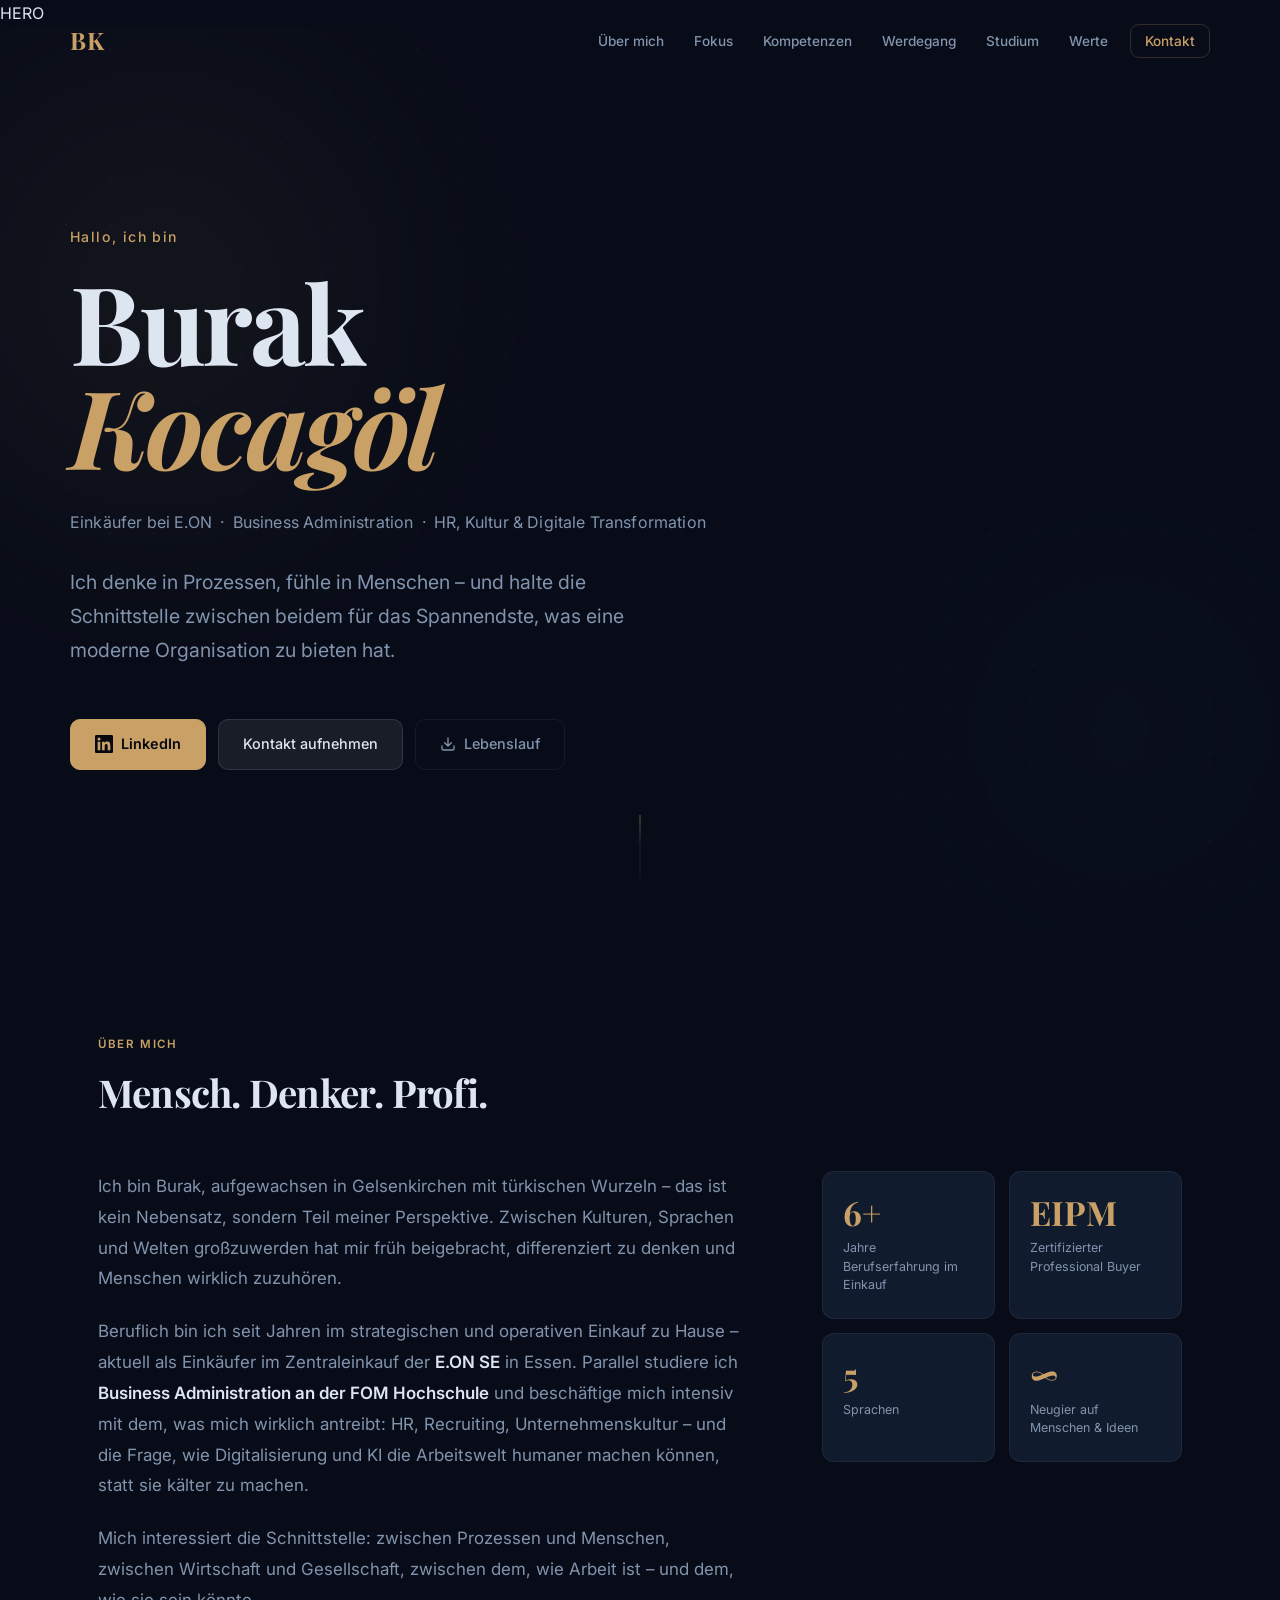
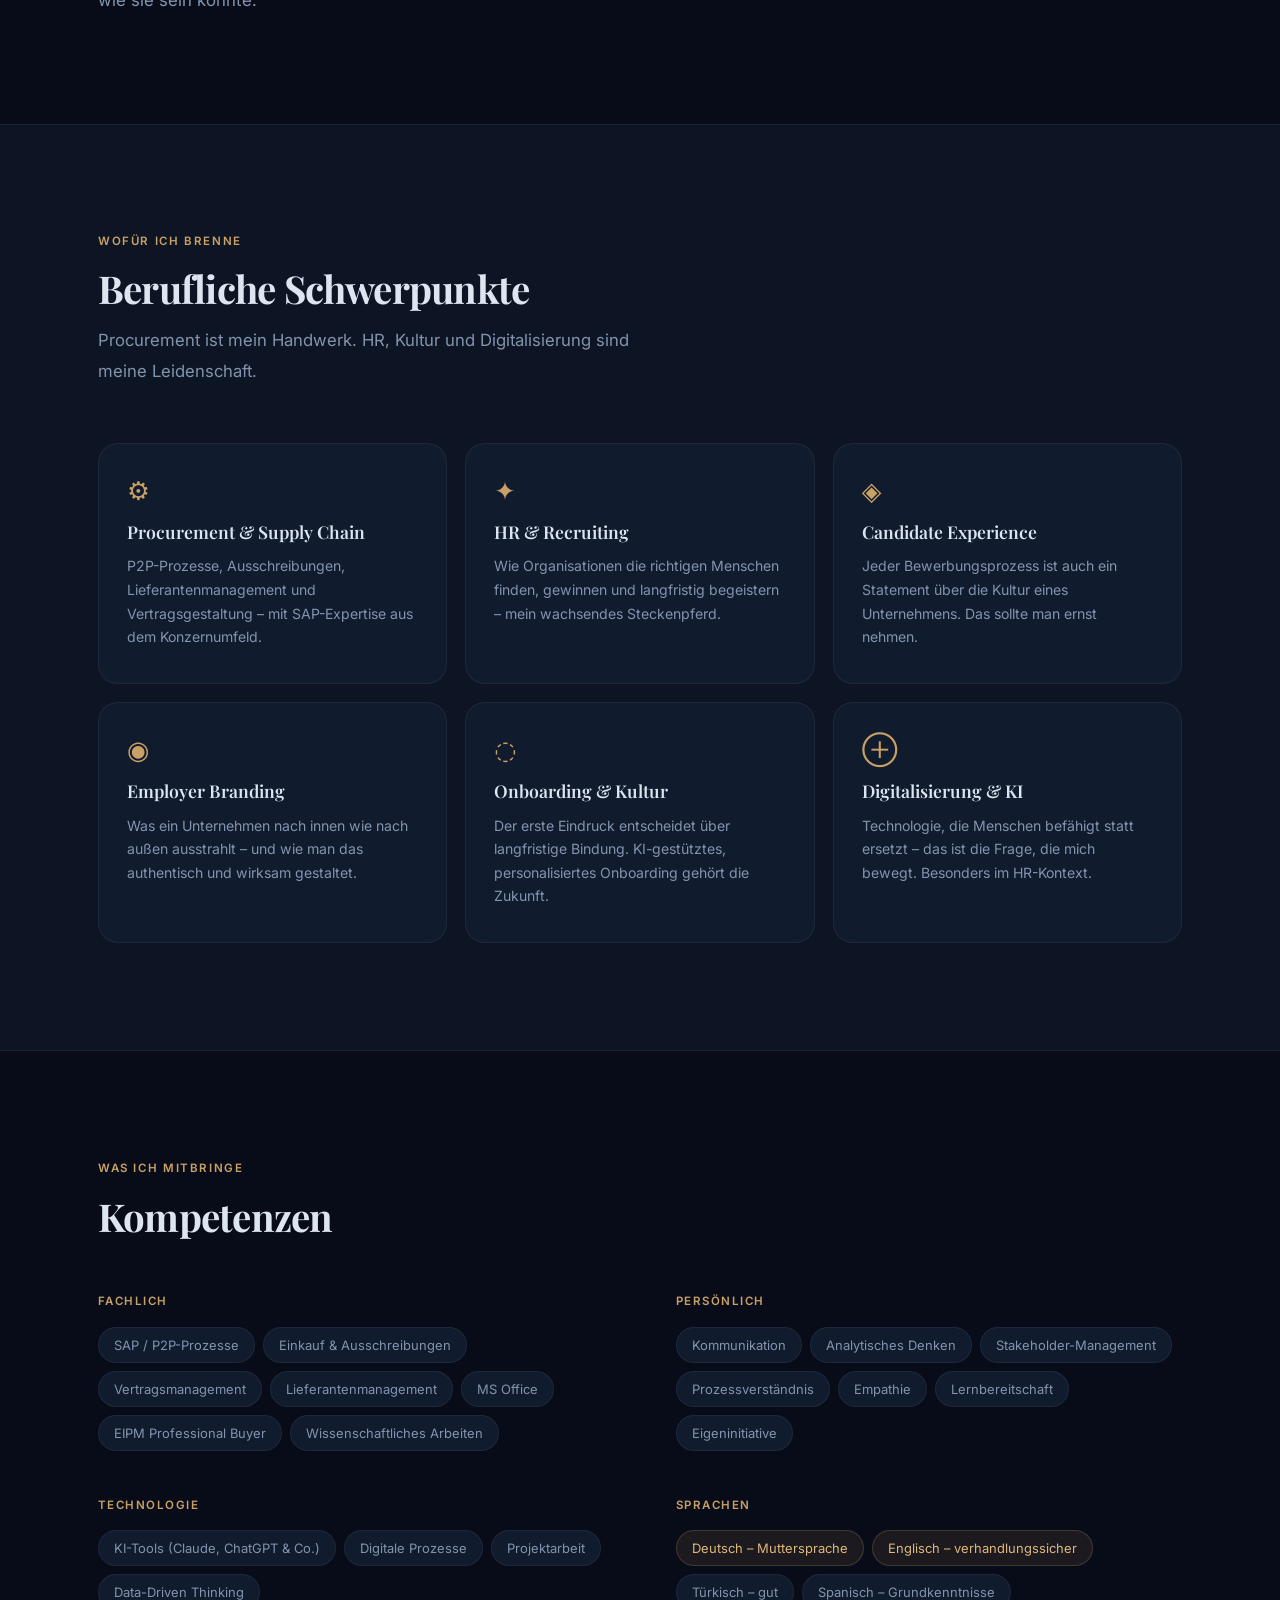
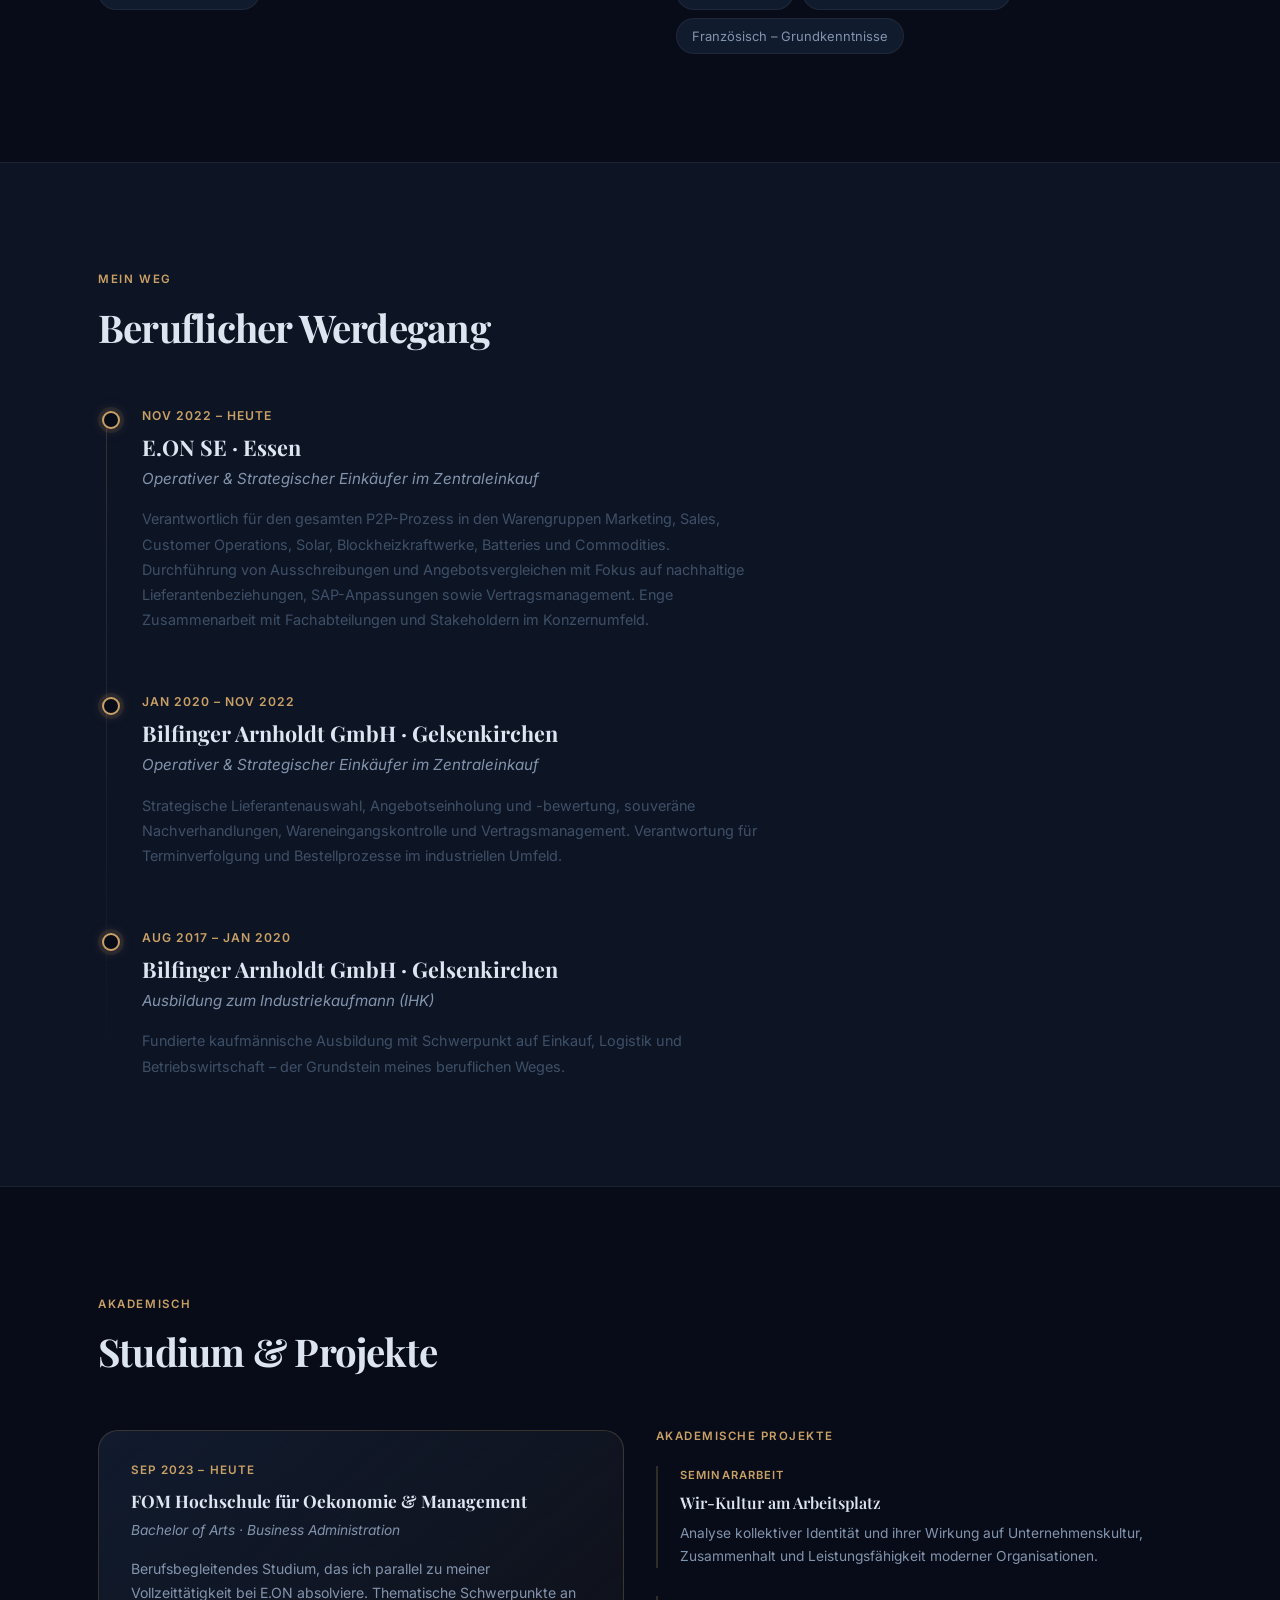
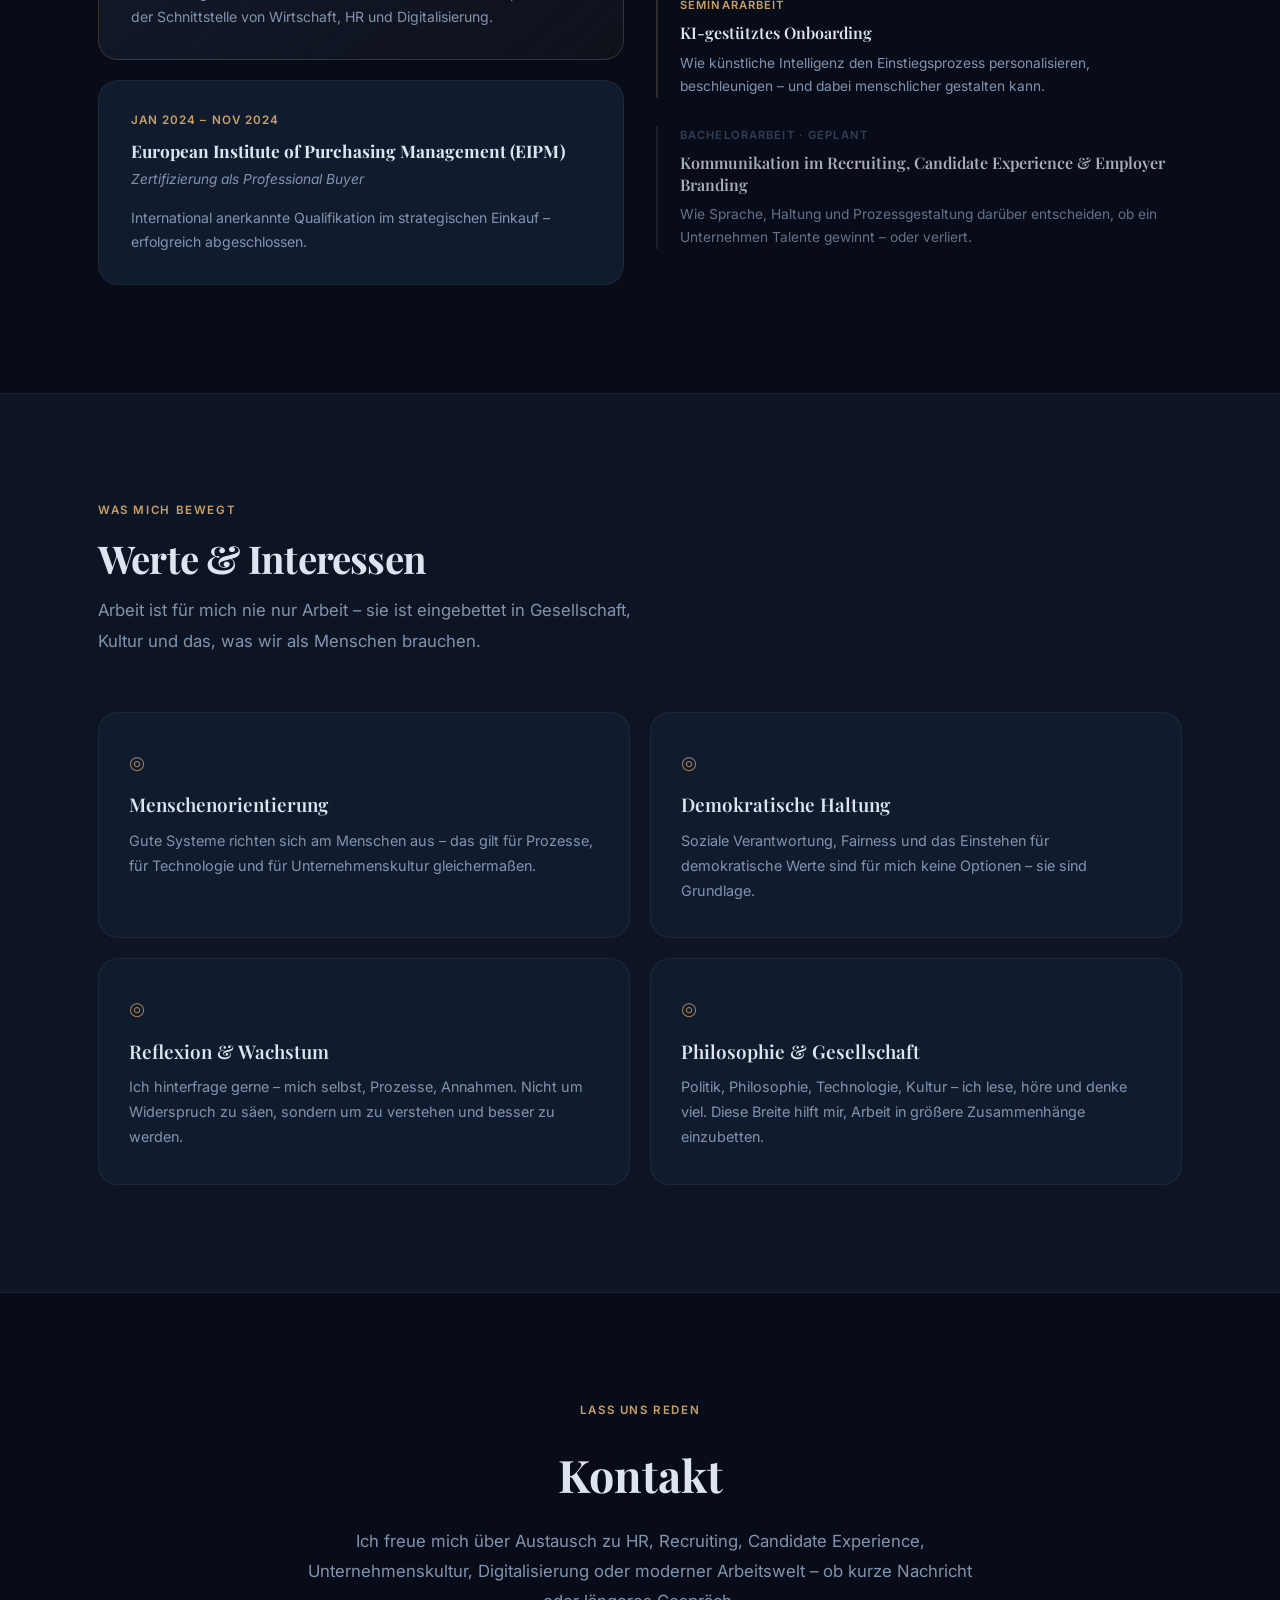
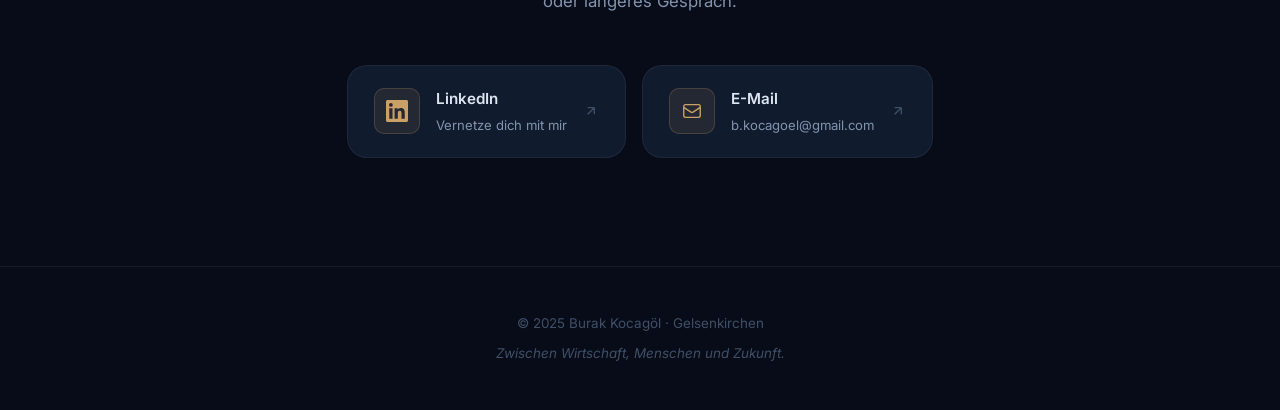
==== index.html @ 2414498a "Lebenslauf-Button aktiviert und PDF hinzugefügt" ====
HERO<!DOCTYPE html>
<html lang="de">
<head>
    <meta charset="UTF-8" />
    <meta name="viewport" content="width=device-width, initial-scale=1.0" />
    <meta name="description" content="Burak Kocagöl – Einkäufer bei E.ON, Business-Administration-Student und Denker an der Schnittstelle von Menschen, Wirtschaft und Technologie." />
    <title>Burak Kocagöl</title>

    <link rel="preconnect" href="https://fonts.googleapis.com" />
    <link rel="preconnect" href="https://fonts.gstatic.com" crossorigin />
    <link href="https://fonts.googleapis.com/css2?family=Playfair+Display:ital,wght@0,500;0,700;1,400&family=Inter:wght@300;400;500;600&display=swap" rel="stylesheet" />

    <link rel="stylesheet" href="style.css" />
</head>
<body>

    <!-- ══════════════════════════════════════
         NAVIGATION
    ══════════════════════════════════════ -->
    <nav id="navbar" class="navbar">
        <div class="nav-inner">
            <a href="#top" class="nav-brand">BK</a>
            <button class="nav-burger" id="burgerBtn" aria-label="Navigation öffnen" aria-expanded="false">
                <span></span><span></span><span></span>
            </button>
            <ul class="nav-menu" id="navMenu">
                <li><a href="#ueber-mich"  class="nav-link">Über mich</a></li>
                <li><a href="#fokus"        class="nav-link">Fokus</a></li>
                <li><a href="#kompetenzen" class="nav-link">Kompetenzen</a></li>
                <li><a href="#werdegang"   class="nav-link">Werdegang</a></li>
                <li><a href="#studium"     class="nav-link">Studium</a></li>
                <li><a href="#werte"       class="nav-link">Werte</a></li>
                <li><a href="#kontakt"     class="nav-link nav-cta">Kontakt</a></li>
            </ul>
        </div>
    </nav>

    <!-- ══════════════════════════════════════
         HERO
    ══════════════════════════════════════ -->
    <section id="top" class="hero">
        <div class="hero-backdrop" aria-hidden="true">
            <div class="hero-glow glow-a"></div>
            <div class="hero-glow glow-b"></div>
            <div class="hero-dots"></div>
        </div>

        <div class="hero-body">
            <span class="hero-eyebrow">Hallo, ich bin</span>
            <h1 class="hero-name">
                Burak<br>
                <em>Kocagöl</em>
            </h1>
            <p class="hero-tagline">
                Einkäufer bei E.ON &nbsp;·&nbsp; Business Administration &nbsp;·&nbsp; HR, Kultur &amp; Digitale Transformation
            </p>
            <p class="hero-intro">
                Ich denke in Prozessen, fühle in Menschen – und halte die Schnittstelle
                zwischen beidem für das Spannendste, was eine moderne Organisation zu bieten hat.
            </p>
            <div class="hero-actions">
                <!-- Ersetze den LinkedIn-Link mit deiner tatsächlichen Profil-URL -->
                <a href="https://www.linkedin.com/in/burak-kocagoel/"
                   target="_blank" rel="noopener noreferrer" class="btn btn-primary">
                    <svg width="18" height="18" viewBox="0 0 24 24" fill="currentColor" aria-hidden="true">
                        <path d="M20.447 20.452h-3.554v-5.569c0-1.328-.027-3.037-1.852-3.037-1.853 0-2.136 1.445-2.136 2.939v5.667H9.351V9h3.414v1.561h.046c.477-.9 1.637-1.85 3.37-1.85 3.601 0 4.267 2.37 4.267 5.455v6.286zM5.337 7.433a2.062 2.062 0 01-2.063-2.065 2.064 2.064 0 112.063 2.065zm1.782 13.019H3.555V9h3.564v11.452zM22.225 0H1.771C.792 0 0 .774 0 1.729v20.542C0 23.227.792 24 1.771 24h20.451C23.2 24 24 23.227 24 22.271V1.729C24 .774 23.2 0 22.222 0h.003z"/>
                    </svg>
                    LinkedIn
                </a>
                <a href="#kontakt" class="btn btn-secondary">Kontakt aufnehmen</a>
                <!-- Ersetze "#" mit dem Pfad zu deiner Lebenslauf-PDF -->
                <a href="lebenslauf-burak-kocagoel.pdf" class="btn btn-ghost" download>
                    <svg width="16" height="16" viewBox="0 0 24 24" fill="none" stroke="currentColor" stroke-width="2" stroke-linecap="round" stroke-linejoin="round" aria-hidden="true">
                        <path d="M21 15v4a2 2 0 01-2 2H5a2 2 0 01-2-2v-4M7 10l5 5 5-5M12 15V3"/>
                    </svg>
                    Lebenslauf
                </a>
            </div>
        </div>

        <div class="hero-scroll" aria-hidden="true">
            <div class="scroll-track"><div class="scroll-thumb"></div></div>
        </div>
    </section>

    <!-- ══════════════════════════════════════
         ÜBER MICH
    ══════════════════════════════════════ -->
    <section id="ueber-mich" class="section">
        <div class="container">
            <header class="section-header reveal">
                <span class="eyebrow">Über mich</span>
                <h2 class="section-title">Mensch. Denker. Profi.</h2>
            </header>
            <div class="about-grid">
                <div class="about-text reveal">
                    <p>
                        Ich bin Burak, aufgewachsen in Gelsenkirchen mit türkischen Wurzeln –
                        das ist kein Nebensatz, sondern Teil meiner Perspektive.
                        Zwischen Kulturen, Sprachen und Welten großzuwerden hat mir früh beigebracht,
                        differenziert zu denken und Menschen wirklich zuzuhören.
                    </p>
                    <p>
                        Beruflich bin ich seit Jahren im strategischen und operativen Einkauf zu Hause –
                        aktuell als Einkäufer im Zentraleinkauf der <strong>E.ON SE</strong> in Essen.
                        Parallel studiere ich <strong>Business Administration an der FOM Hochschule</strong>
                        und beschäftige mich intensiv mit dem, was mich wirklich antreibt:
                        HR, Recruiting, Unternehmenskultur – und die Frage, wie Digitalisierung
                        und KI die Arbeitswelt humaner machen können, statt sie kälter zu machen.
                    </p>
                    <p>
                        Mich interessiert die Schnittstelle: zwischen Prozessen und Menschen,
                        zwischen Wirtschaft und Gesellschaft, zwischen dem, wie Arbeit ist –
                        und dem, wie sie sein könnte.
                    </p>
                </div>
                <div class="about-stats reveal">
                    <div class="stat-card">
                        <span class="stat-num">6+</span>
                        <span class="stat-label">Jahre Berufserfahrung im Einkauf</span>
                    </div>
                    <div class="stat-card">
                        <span class="stat-num">EIPM</span>
                        <span class="stat-label">Zertifizierter Professional Buyer</span>
                    </div>
                    <div class="stat-card">
                        <span class="stat-num">5</span>
                        <span class="stat-label">Sprachen</span>
                    </div>
                    <div class="stat-card">
                        <span class="stat-num">∞</span>
                        <span class="stat-label">Neugier auf Menschen &amp; Ideen</span>
                    </div>
                </div>
            </div>
        </div>
    </section>

    <!-- ══════════════════════════════════════
         BERUFLICHER FOKUS
    ══════════════════════════════════════ -->
    <section id="fokus" class="section section-tinted">
        <div class="container">
            <header class="section-header reveal">
                <span class="eyebrow">Wofür ich brenne</span>
                <h2 class="section-title">Berufliche Schwerpunkte</h2>
                <p class="section-sub">Procurement ist mein Handwerk. HR, Kultur und Digitalisierung sind meine Leidenschaft.</p>
            </header>
            <div class="focus-grid">
                <article class="focus-card reveal">
                    <span class="focus-sym" aria-hidden="true">⚙</span>
                    <h3>Procurement &amp; Supply Chain</h3>
                    <p>P2P-Prozesse, Ausschreibungen, Lieferantenmanagement und Vertragsgestaltung – mit SAP-Expertise aus dem Konzernumfeld.</p>
                </article>
                <article class="focus-card reveal">
                    <span class="focus-sym" aria-hidden="true">✦</span>
                    <h3>HR &amp; Recruiting</h3>
                    <p>Wie Organisationen die richtigen Menschen finden, gewinnen und langfristig begeistern – mein wachsendes Steckenpferd.</p>
                </article>
                <article class="focus-card reveal">
                    <span class="focus-sym" aria-hidden="true">◈</span>
                    <h3>Candidate Experience</h3>
                    <p>Jeder Bewerbungsprozess ist auch ein Statement über die Kultur eines Unternehmens. Das sollte man ernst nehmen.</p>
                </article>
                <article class="focus-card reveal">
                    <span class="focus-sym" aria-hidden="true">◉</span>
                    <h3>Employer Branding</h3>
                    <p>Was ein Unternehmen nach innen wie nach außen ausstrahlt – und wie man das authentisch und wirksam gestaltet.</p>
                </article>
                <article class="focus-card reveal">
                    <span class="focus-sym" aria-hidden="true">◌</span>
                    <h3>Onboarding &amp; Kultur</h3>
                    <p>Der erste Eindruck entscheidet über langfristige Bindung. KI-gestütztes, personalisiertes Onboarding gehört die Zukunft.</p>
                </article>
                <article class="focus-card reveal">
                    <span class="focus-sym" aria-hidden="true">⊕</span>
                    <h3>Digitalisierung &amp; KI</h3>
                    <p>Technologie, die Menschen befähigt statt ersetzt – das ist die Frage, die mich bewegt. Besonders im HR-Kontext.</p>
                </article>
            </div>
        </div>
    </section>

    <!-- ══════════════════════════════════════
         KOMPETENZEN
    ══════════════════════════════════════ -->
    <section id="kompetenzen" class="section">
        <div class="container">
            <header class="section-header reveal">
                <span class="eyebrow">Was ich mitbringe</span>
                <h2 class="section-title">Kompetenzen</h2>
            </header>
            <div class="skills-grid">
                <div class="skills-group reveal">
                    <h3 class="skills-label">Fachlich</h3>
                    <div class="tags">
                        <span class="tag">SAP / P2P-Prozesse</span>
                        <span class="tag">Einkauf &amp; Ausschreibungen</span>
                        <span class="tag">Vertragsmanagement</span>
                        <span class="tag">Lieferantenmanagement</span>
                        <span class="tag">MS Office</span>
                        <span class="tag">EIPM Professional Buyer</span>
                        <span class="tag">Wissenschaftliches Arbeiten</span>
                    </div>
                </div>
                <div class="skills-group reveal">
                    <h3 class="skills-label">Persönlich</h3>
                    <div class="tags">
                        <span class="tag">Kommunikation</span>
                        <span class="tag">Analytisches Denken</span>
                        <span class="tag">Stakeholder-Management</span>
                        <span class="tag">Prozessverständnis</span>
                        <span class="tag">Empathie</span>
                        <span class="tag">Lernbereitschaft</span>
                        <span class="tag">Eigeninitiative</span>
                    </div>
                </div>
                <div class="skills-group reveal">
                    <h3 class="skills-label">Technologie</h3>
                    <div class="tags">
                        <span class="tag">KI-Tools (Claude, ChatGPT &amp; Co.)</span>
                        <span class="tag">Digitale Prozesse</span>
                        <span class="tag">Projektarbeit</span>
                        <span class="tag">Data-Driven Thinking</span>
                    </div>
                </div>
                <div class="skills-group reveal">
                    <h3 class="skills-label">Sprachen</h3>
                    <div class="tags">
                        <span class="tag tag-hi">Deutsch – Muttersprache</span>
                        <span class="tag tag-hi">Englisch – verhandlungssicher</span>
                        <span class="tag">Türkisch – gut</span>
                        <span class="tag">Spanisch – Grundkenntnisse</span>
                        <span class="tag">Französisch – Grundkenntnisse</span>
                    </div>
                </div>
            </div>
        </div>
    </section>

    <!-- ══════════════════════════════════════
         WERDEGANG
    ══════════════════════════════════════ -->
    <section id="werdegang" class="section section-tinted">
        <div class="container">
            <header class="section-header reveal">
                <span class="eyebrow">Mein Weg</span>
                <h2 class="section-title">Beruflicher Werdegang</h2>
            </header>
            <ol class="timeline">
                <li class="tl-item reveal">
                    <div class="tl-dot" aria-hidden="true"></div>
                    <div class="tl-body">
                        <span class="tl-date">Nov 2022 – heute</span>
                        <h3 class="tl-org">E.ON SE &middot; Essen</h3>
                        <p class="tl-role">Operativer &amp; Strategischer Einkäufer im Zentraleinkauf</p>
                        <p class="tl-desc">
                            Verantwortlich für den gesamten P2P-Prozess in den Warengruppen Marketing,
                            Sales, Customer Operations, Solar, Blockheizkraftwerke, Batteries und Commodities.
                            Durchführung von Ausschreibungen und Angebotsvergleichen mit Fokus auf nachhaltige
                            Lieferantenbeziehungen, SAP-Anpassungen sowie Vertragsmanagement.
                            Enge Zusammenarbeit mit Fachabteilungen und Stakeholdern im Konzernumfeld.
                        </p>
                    </div>
                </li>
                <li class="tl-item reveal">
                    <div class="tl-dot" aria-hidden="true"></div>
                    <div class="tl-body">
                        <span class="tl-date">Jan 2020 – Nov 2022</span>
                        <h3 class="tl-org">Bilfinger Arnholdt GmbH &middot; Gelsenkirchen</h3>
                        <p class="tl-role">Operativer &amp; Strategischer Einkäufer im Zentraleinkauf</p>
                        <p class="tl-desc">
                            Strategische Lieferantenauswahl, Angebotseinholung und -bewertung,
                            souveräne Nachverhandlungen, Wareneingangskontrolle und Vertragsmanagement.
                            Verantwortung für Terminverfolgung und Bestellprozesse im industriellen Umfeld.
                        </p>
                    </div>
                </li>
                <li class="tl-item reveal">
                    <div class="tl-dot" aria-hidden="true"></div>
                    <div class="tl-body">
                        <span class="tl-date">Aug 2017 – Jan 2020</span>
                        <h3 class="tl-org">Bilfinger Arnholdt GmbH &middot; Gelsenkirchen</h3>
                        <p class="tl-role">Ausbildung zum Industriekaufmann (IHK)</p>
                        <p class="tl-desc">
                            Fundierte kaufmännische Ausbildung mit Schwerpunkt auf Einkauf,
                            Logistik und Betriebswirtschaft – der Grundstein meines beruflichen Weges.
                        </p>
                    </div>
                </li>
            </ol>
        </div>
    </section>

    <!-- ══════════════════════════════════════
         STUDIUM & PROJEKTE
    ══════════════════════════════════════ -->
    <section id="studium" class="section">
        <div class="container">
            <header class="section-header reveal">
                <span class="eyebrow">Akademisch</span>
                <h2 class="section-title">Studium &amp; Projekte</h2>
            </header>
            <div class="edu-layout">
                <div class="edu-left">
                    <div class="edu-card edu-featured reveal">
                        <span class="edu-date">Sep 2023 – heute</span>
                        <h3>FOM Hochschule für Oekonomie &amp; Management</h3>
                        <p class="edu-degree">Bachelor of Arts · Business Administration</p>
                        <p class="edu-text">
                            Berufsbegleitendes Studium, das ich parallel zu meiner Vollzeittätigkeit
                            bei E.ON absolviere. Thematische Schwerpunkte an der Schnittstelle
                            von Wirtschaft, HR und Digitalisierung.
                        </p>
                    </div>
                    <div class="edu-card reveal">
                        <span class="edu-date">Jan 2024 – Nov 2024</span>
                        <h3>European Institute of Purchasing Management (EIPM)</h3>
                        <p class="edu-degree">Zertifizierung als Professional Buyer</p>
                        <p class="edu-text">
                            International anerkannte Qualifikation im strategischen Einkauf –
                            erfolgreich abgeschlossen.
                        </p>
                    </div>
                </div>
                <div class="edu-right reveal">
                    <h3 class="proj-heading">Akademische Projekte</h3>
                    <div class="proj-item">
                        <span class="proj-tag">Seminararbeit</span>
                        <h4>Wir-Kultur am Arbeitsplatz</h4>
                        <p>Analyse kollektiver Identität und ihrer Wirkung auf Unternehmenskultur,
                        Zusammenhalt und Leistungsfähigkeit moderner Organisationen.</p>
                    </div>
                    <div class="proj-item">
                        <span class="proj-tag">Seminararbeit</span>
                        <h4>KI-gestütztes Onboarding</h4>
                        <p>Wie künstliche Intelligenz den Einstiegsprozess personalisieren,
                        beschleunigen – und dabei menschlicher gestalten kann.</p>
                    </div>
                    <div class="proj-item proj-planned">
                        <span class="proj-tag proj-tag-dim">Bachelorarbeit · geplant</span>
                        <h4>Kommunikation im Recruiting, Candidate Experience &amp; Employer Branding</h4>
                        <p>Wie Sprache, Haltung und Prozessgestaltung darüber entscheiden,
                        ob ein Unternehmen Talente gewinnt – oder verliert.</p>
                    </div>
                </div>
            </div>
        </div>
    </section>

    <!-- ══════════════════════════════════════
         WERTE & INTERESSEN
    ══════════════════════════════════════ -->
    <section id="werte" class="section section-tinted">
        <div class="container">
            <header class="section-header reveal">
                <span class="eyebrow">Was mich bewegt</span>
                <h2 class="section-title">Werte &amp; Interessen</h2>
                <p class="section-sub">
                    Arbeit ist für mich nie nur Arbeit – sie ist eingebettet in Gesellschaft,
                    Kultur und das, was wir als Menschen brauchen.
                </p>
            </header>
            <div class="values-grid">
                <div class="value-card reveal">
                    <span class="value-sym" aria-hidden="true">◎</span>
                    <h3>Menschenorientierung</h3>
                    <p>Gute Systeme richten sich am Menschen aus – das gilt für Prozesse,
                    für Technologie und für Unternehmenskultur gleichermaßen.</p>
                </div>
                <div class="value-card reveal">
                    <span class="value-sym" aria-hidden="true">◎</span>
                    <h3>Demokratische Haltung</h3>
                    <p>Soziale Verantwortung, Fairness und das Einstehen für demokratische
                    Werte sind für mich keine Optionen – sie sind Grundlage.</p>
                </div>
                <div class="value-card reveal">
                    <span class="value-sym" aria-hidden="true">◎</span>
                    <h3>Reflexion &amp; Wachstum</h3>
                    <p>Ich hinterfrage gerne – mich selbst, Prozesse, Annahmen.
                    Nicht um Widerspruch zu säen, sondern um zu verstehen und besser zu werden.</p>
                </div>
                <div class="value-card reveal">
                    <span class="value-sym" aria-hidden="true">◎</span>
                    <h3>Philosophie &amp; Gesellschaft</h3>
                    <p>Politik, Philosophie, Technologie, Kultur – ich lese, höre und denke viel.
                    Diese Breite hilft mir, Arbeit in größere Zusammenhänge einzubetten.</p>
                </div>
            </div>
        </div>
    </section>

    <!-- ══════════════════════════════════════
         KONTAKT
    ══════════════════════════════════════ -->
    <section id="kontakt" class="section">
        <div class="container">
            <div class="contact-wrap reveal">
                <span class="eyebrow">Lass uns reden</span>
                <h2 class="contact-title">Kontakt</h2>
                <p class="contact-body">
                    Ich freue mich über Austausch zu HR, Recruiting, Candidate Experience,
                    Unternehmenskultur, Digitalisierung oder moderner Arbeitswelt –
                    ob kurze Nachricht oder längeres Gespräch.
                </p>
                <div class="contact-links">
                    <a href="https://www.linkedin.com/in/DEIN-LINKEDIN-PROFIL"
                       target="_blank" rel="noopener noreferrer" class="contact-item">
                        <span class="ci-icon">
                            <svg width="22" height="22" viewBox="0 0 24 24" fill="currentColor" aria-hidden="true">
                                <path d="M20.447 20.452h-3.554v-5.569c0-1.328-.027-3.037-1.852-3.037-1.853 0-2.136 1.445-2.136 2.939v5.667H9.351V9h3.414v1.561h.046c.477-.9 1.637-1.85 3.37-1.85 3.601 0 4.267 2.37 4.267 5.455v6.286zM5.337 7.433a2.062 2.062 0 01-2.063-2.065 2.064 2.064 0 112.063 2.065zm1.782 13.019H3.555V9h3.564v11.452zM22.225 0H1.771C.792 0 0 .774 0 1.729v20.542C0 23.227.792 24 1.771 24h20.451C23.2 24 24 23.227 24 22.271V1.729C24 .774 23.2 0 22.222 0h.003z"/>
                            </svg>
                        </span>
                        <div class="ci-text">
                            <strong>LinkedIn</strong>
                            <span>Vernetze dich mit mir</span>
                        </div>
                        <svg class="ci-arrow" width="16" height="16" viewBox="0 0 24 24" fill="none" stroke="currentColor" stroke-width="2" aria-hidden="true"><path d="M7 17L17 7M17 7H7M17 7v10"/></svg>
                    </a>
                    <a href="mailto:b.kocagoel@gmail.com" class="contact-item">
                        <span class="ci-icon">
                            <svg width="22" height="22" viewBox="0 0 24 24" fill="none" stroke="currentColor" stroke-width="1.5" stroke-linecap="round" aria-hidden="true">
                                <path d="M3 8l7.89 5.26a2 2 0 002.22 0L21 8M5 19h14a2 2 0 002-2V7a2 2 0 00-2-2H5a2 2 0 00-2 2v10a2 2 0 002 2z"/>
                            </svg>
                        </span>
                        <div class="ci-text">
                            <strong>E-Mail</strong>
                            <span>b.kocagoel@gmail.com</span>
                        </div>
                        <svg class="ci-arrow" width="16" height="16" viewBox="0 0 24 24" fill="none" stroke="currentColor" stroke-width="2" aria-hidden="true"><path d="M7 17L17 7M17 7H7M17 7v10"/></svg>
                    </a>
                </div>
            </div>
        </div>
    </section>

    <!-- ══════════════════════════════════════
         FOOTER
    ══════════════════════════════════════ -->
    <footer class="footer">
        <div class="container">
            <p>&copy; 2025 Burak Kocagöl &middot; Gelsenkirchen</p>
            <p class="footer-sub">Zwischen Wirtschaft, Menschen und Zukunft.</p>
        </div>
    </footer>

    <script src="script.js"></script>
</body>
</html>
---- style.css ----
/* ============================================================
   BURAK KOCAGÖL · PERSONAL WEBSITE
   style.css
   ============================================================ */

/* ── Reset & Base ─────────────────────────────────────────── */
*, *::before, *::after {
    box-sizing: border-box;
    margin: 0;
    padding: 0;
}

html {
    scroll-behavior: smooth;
    font-size: 16px;
}

/* ── Design Tokens ───────────────────────────────────────── */
:root {
    /* Background layers */
    --bg:          #080c18;
    --bg-surface:  #0d1424;
    --bg-card:     #111b2e;
    --bg-card-h:   #172240;

    /* Gold accent */
    --accent:      #c9a065;
    --accent-lt:   #ddb87d;
    --accent-dk:   #a07840;
    --accent-muted: rgba(201, 160, 101, 0.10);
    --accent-ring:  rgba(201, 160, 101, 0.22);

    /* Text */
    --text:        #dde5f0;
    --text-mid:    #8294ad;
    --text-dim:    #3e5068;

    /* Borders */
    --border:      rgba(255, 255, 255, 0.06);
    --border-mid:  rgba(255, 255, 255, 0.11);

    /* Type */
    --serif: 'Playfair Display', Georgia, serif;
    --sans:  'Inter', system-ui, -apple-system, sans-serif;

    /* Layout */
    --max-w: 1140px;
    --pad-x: 28px;
    --section-y: 108px;

    /* Misc */
    --radius:    12px;
    --radius-lg: 20px;
    --ease:      cubic-bezier(0.4, 0, 0.2, 1);
    --t:         0.28s var(--ease);
    --shadow:    0 6px 28px rgba(0, 0, 0, 0.38);
    --shadow-lg: 0 14px 56px rgba(0, 0, 0, 0.48);
}

body {
    background: var(--bg);
    color: var(--text);
    font-family: var(--sans);
    font-size: 1rem;
    line-height: 1.7;
    -webkit-font-smoothing: antialiased;
    overflow-x: hidden;
}

h1, h2, h3, h4 {
    font-family: var(--serif);
    line-height: 1.2;
    color: var(--text);
}

p { color: var(--text-mid); line-height: 1.82; }
a { color: inherit; text-decoration: none; }
strong { color: var(--text); font-weight: 600; }
ol, ul { list-style: none; }

/* ── Scroll margin for fixed nav ─────────────────────────── */
section[id] { scroll-margin-top: 76px; }

/* ── Layout helpers ──────────────────────────────────────── */
.container {
    max-width: var(--max-w);
    margin: 0 auto;
    padding: 0 var(--pad-x);
}

.section { padding: var(--section-y) 0; }

.section-tinted {
    background: var(--bg-surface);
    position: relative;
}
.section-tinted::before,
.section-tinted::after {
    content: '';
    position: absolute;
    left: 0; right: 0;
    height: 1px;
    background: var(--border);
}
.section-tinted::before { top: 0; }
.section-tinted::after  { bottom: 0; }

/* ── Section headers ──────────────────────────────────────── */
.section-header { margin-bottom: 56px; }

.eyebrow {
    display: inline-block;
    font-size: 0.72rem;
    font-weight: 600;
    letter-spacing: 0.14em;
    text-transform: uppercase;
    color: var(--accent);
    margin-bottom: 14px;
}

.section-title {
    font-size: clamp(1.9rem, 3vw, 2.7rem);
    font-weight: 700;
    letter-spacing: -0.02em;
}

.section-sub {
    margin-top: 14px;
    font-size: 1.05rem;
    color: var(--text-mid);
    max-width: 540px;
}

/* ── Scroll reveal ───────────────────────────────────────── */
.reveal {
    opacity: 0;
    transform: translateY(22px);
    transition: opacity 0.6s var(--ease), transform 0.6s var(--ease);
}
.reveal.visible {
    opacity: 1;
    transform: translateY(0);
}

/* ============================================================
   NAVIGATION
   ============================================================ */
.navbar {
    position: fixed;
    top: 0; left: 0; right: 0;
    z-index: 200;
    padding: 20px var(--pad-x);
    transition: padding var(--t), background var(--t), border-color var(--t), box-shadow var(--t);
}

.navbar.scrolled {
    padding: 12px var(--pad-x);
    background: rgba(8, 12, 24, 0.88);
    backdrop-filter: blur(18px);
    -webkit-backdrop-filter: blur(18px);
    border-bottom: 1px solid var(--border);
    box-shadow: 0 4px 32px rgba(0,0,0,0.35);
}

.nav-inner {
    max-width: var(--max-w);
    margin: 0 auto;
    display: flex;
    align-items: center;
    justify-content: space-between;
}

.nav-brand {
    font-family: var(--serif);
    font-size: 1.5rem;
    font-weight: 700;
    color: var(--accent);
    letter-spacing: 0.04em;
    flex-shrink: 0;
}

.nav-menu {
    display: flex;
    align-items: center;
    gap: 2px;
}

.nav-link {
    font-size: 0.85rem;
    font-weight: 500;
    color: var(--text-mid);
    padding: 8px 14px;
    border-radius: 8px;
    transition: color var(--t), background var(--t);
}
.nav-link:hover { color: var(--text); background: rgba(255,255,255,0.06); }
.nav-link.active { color: var(--text); }

.nav-cta {
    color: var(--accent);
    border: 1px solid var(--accent-ring);
    border-radius: 9px;
    margin-left: 6px;
}
.nav-cta:hover {
    background: var(--accent-muted);
    color: var(--accent-lt);
}

/* Mobile burger */
.nav-burger {
    display: none;
    flex-direction: column;
    gap: 5px;
    background: none;
    border: none;
    cursor: pointer;
    padding: 6px;
    position: relative;
    z-index: 201;
}
.nav-burger span {
    display: block;
    width: 24px;
    height: 2px;
    background: var(--text);
    border-radius: 2px;
    transition: transform var(--t), opacity var(--t);
}
.nav-burger.open span:nth-child(1) { transform: rotate(45deg) translate(5px, 5px); }
.nav-burger.open span:nth-child(2) { opacity: 0; }
.nav-burger.open span:nth-child(3) { transform: rotate(-45deg) translate(5px, -5px); }

/* Mobile dropdown */
.nav-menu {
    /* desktop: inline */
}

/* ============================================================
   HERO
   ============================================================ */
.hero {
    min-height: 100vh;
    min-height: 100svh;
    display: flex;
    align-items: center;
    position: relative;
    overflow: hidden;
    padding: 130px var(--pad-x) 90px;
}

/* Atmospheric background */
.hero-backdrop {
    position: absolute;
    inset: 0;
    pointer-events: none;
}

.hero-glow {
    position: absolute;
    border-radius: 50%;
    filter: blur(80px);
    opacity: 0.55;
}

.glow-a {
    width: 55vw;
    height: 55vw;
    background: radial-gradient(circle, rgba(201, 160, 101, 0.14) 0%, transparent 70%);
    top: -10%;
    left: -15%;
}

.glow-b {
    width: 45vw;
    height: 45vw;
    background: radial-gradient(circle, rgba(80, 120, 220, 0.07) 0%, transparent 70%);
    bottom: -10%;
    right: -10%;
}

/* Subtle dot grid */
.hero-dots {
    position: absolute;
    inset: 0;
    background-image: radial-gradient(circle, rgba(255,255,255,0.022) 1px, transparent 1px);
    background-size: 44px 44px;
}

.hero-body {
    position: relative;
    z-index: 1;
    max-width: var(--max-w);
    margin: 0 auto;
    width: 100%;
}

.hero-eyebrow {
    display: block;
    font-size: 0.88rem;
    font-weight: 500;
    letter-spacing: 0.1em;
    color: var(--accent);
    margin-bottom: 20px;
    opacity: 0;
    animation: fadeUp 0.8s var(--ease) 0.15s forwards;
}

.hero-name {
    font-size: clamp(3.6rem, 8.5vw, 7.5rem);
    font-weight: 700;
    line-height: 0.96;
    letter-spacing: -0.03em;
    margin-bottom: 30px;
    opacity: 0;
    animation: fadeUp 0.9s var(--ease) 0.3s forwards;
}

.hero-name em {
    font-style: italic;
    color: var(--accent);
    display: block;
}

.hero-tagline {
    font-size: clamp(0.82rem, 1.4vw, 1rem);
    font-weight: 400;
    color: var(--text-mid);
    letter-spacing: 0.01em;
    margin-bottom: 28px;
    opacity: 0;
    animation: fadeUp 0.8s var(--ease) 0.48s forwards;
}

.hero-intro {
    font-size: clamp(1rem, 1.6vw, 1.22rem);
    color: var(--text-mid);
    max-width: 560px;
    line-height: 1.75;
    margin-bottom: 52px;
    opacity: 0;
    animation: fadeUp 0.8s var(--ease) 0.62s forwards;
}

.hero-actions {
    display: flex;
    flex-wrap: wrap;
    gap: 12px;
    opacity: 0;
    animation: fadeUp 0.8s var(--ease) 0.76s forwards;
}

/* ── Buttons ──────────────────────────────────────────────── */
.btn {
    display: inline-flex;
    align-items: center;
    gap: 8px;
    padding: 12px 24px;
    border-radius: 10px;
    font-family: var(--sans);
    font-size: 0.9rem;
    font-weight: 500;
    border: 1px solid transparent;
    cursor: pointer;
    transition: background var(--t), border-color var(--t), color var(--t),
                transform var(--t), box-shadow var(--t);
    white-space: nowrap;
}

.btn-primary {
    background: var(--accent);
    color: #07090f;
    font-weight: 600;
    border-color: var(--accent);
}
.btn-primary:hover {
    background: var(--accent-lt);
    border-color: var(--accent-lt);
    transform: translateY(-2px);
    box-shadow: 0 8px 28px rgba(201, 160, 101, 0.28);
}

.btn-secondary {
    background: rgba(255,255,255,0.07);
    color: var(--text);
    border-color: var(--border-mid);
}
.btn-secondary:hover {
    background: rgba(255,255,255,0.12);
    border-color: rgba(255,255,255,0.2);
    transform: translateY(-2px);
}

.btn-ghost {
    color: var(--text-mid);
    border-color: var(--border);
}
.btn-ghost:hover {
    color: var(--text);
    border-color: var(--border-mid);
    background: rgba(255,255,255,0.04);
}

/* ── Hero scroll indicator ───────────────────────────────── */
.hero-scroll {
    position: absolute;
    bottom: 48px;
    left: 50%;
    transform: translateX(-50%);
    opacity: 0;
    animation: fadeIn 1s var(--ease) 1.3s forwards;
}

.scroll-track {
    width: 1px;
    height: 64px;
    background: rgba(255,255,255,0.07);
    overflow: hidden;
    border-radius: 2px;
}

.scroll-thumb {
    width: 100%;
    height: 50%;
    background: linear-gradient(to bottom, var(--accent), transparent);
    animation: scrollSlide 2.2s ease-in-out infinite;
}

@keyframes scrollSlide {
    0%   { transform: translateY(-100%); }
    60%  { transform: translateY(200%); }
    100% { transform: translateY(200%); }
}

/* ============================================================
   ÜBER MICH
   ============================================================ */
.about-grid {
    display: grid;
    grid-template-columns: 1fr 360px;
    gap: 72px;
    align-items: start;
}

.about-text p {
    font-size: 1.06rem;
    color: var(--text-mid);
    margin-bottom: 22px;
}
.about-text p:last-child { margin-bottom: 0; }

.about-stats {
    display: grid;
    grid-template-columns: 1fr 1fr;
    gap: 14px;
}

.stat-card {
    background: var(--bg-card);
    border: 1px solid var(--border);
    border-radius: var(--radius);
    padding: 24px 20px;
    display: flex;
    flex-direction: column;
    gap: 10px;
    transition: border-color var(--t), background var(--t), transform var(--t);
}
.stat-card:hover {
    border-color: var(--accent-ring);
    background: var(--bg-card-h);
    transform: translateY(-3px);
}

.stat-num {
    font-family: var(--serif);
    font-size: 2.1rem;
    font-weight: 700;
    color: var(--accent);
    line-height: 1;
}

.stat-label {
    font-size: 0.78rem;
    color: var(--text-mid);
    line-height: 1.45;
}

/* ============================================================
   BERUFLICHER FOKUS
   ============================================================ */
.focus-grid {
    display: grid;
    grid-template-columns: repeat(3, 1fr);
    gap: 18px;
}

.focus-card {
    background: var(--bg-card);
    border: 1px solid var(--border);
    border-radius: var(--radius-lg);
    padding: 34px 28px;
    position: relative;
    overflow: hidden;
    transition: border-color var(--t), background var(--t), transform var(--t), box-shadow var(--t);
}

.focus-card::before {
    content: '';
    position: absolute;
    top: 0; left: 0; right: 0;
    height: 2px;
    background: linear-gradient(90deg, transparent, var(--accent), transparent);
    opacity: 0;
    transition: opacity var(--t);
}

.focus-card:hover {
    border-color: var(--accent-ring);
    background: var(--bg-card-h);
    transform: translateY(-5px);
    box-shadow: var(--shadow);
}
.focus-card:hover::before { opacity: 1; }

.focus-sym {
    font-size: 1.6rem;
    color: var(--accent);
    display: block;
    margin-bottom: 18px;
    line-height: 1;
}

.focus-card h3 {
    font-size: 1.1rem;
    font-weight: 600;
    color: var(--text);
    margin-bottom: 12px;
}

.focus-card p {
    font-size: 0.88rem;
    color: var(--text-mid);
    line-height: 1.68;
}

/* ============================================================
   KOMPETENZEN
   ============================================================ */
.skills-grid {
    display: grid;
    grid-template-columns: repeat(2, 1fr);
    gap: 48px 72px;
}

.skills-label {
    font-family: var(--sans);
    font-size: 0.72rem;
    font-weight: 600;
    letter-spacing: 0.13em;
    text-transform: uppercase;
    color: var(--accent);
    margin-bottom: 18px;
}

.tags {
    display: flex;
    flex-wrap: wrap;
    gap: 8px;
}

.tag {
    display: inline-block;
    padding: 6px 15px;
    background: var(--bg-card);
    border: 1px solid var(--border);
    border-radius: 100px;
    font-size: 0.81rem;
    color: var(--text-mid);
    transition: border-color var(--t), color var(--t), background var(--t);
}
.tag:hover {
    border-color: var(--accent-ring);
    color: var(--text);
}

.tag-hi {
    background: var(--accent-muted);
    border-color: var(--accent-ring);
    color: var(--accent-lt);
}

/* ============================================================
   WERDEGANG (TIMELINE)
   ============================================================ */
.timeline {
    position: relative;
    padding-left: 44px;
}

.timeline::before {
    content: '';
    position: absolute;
    left: 8px;
    top: 8px;
    bottom: 0;
    width: 1px;
    background: linear-gradient(to bottom, var(--accent-ring), var(--border), transparent);
}

.tl-item {
    position: relative;
    margin-bottom: 60px;
}
.tl-item:last-child { margin-bottom: 0; }

.tl-dot {
    position: absolute;
    left: -40px;
    top: 5px;
    width: 18px;
    height: 18px;
    border-radius: 50%;
    border: 2px solid var(--accent);
    background: var(--bg);
    box-shadow: 0 0 0 4px var(--accent-muted), 0 0 14px rgba(201,160,101,0.25);
    transition: box-shadow var(--t);
}
.tl-item:hover .tl-dot {
    box-shadow: 0 0 0 6px var(--accent-muted), 0 0 20px rgba(201,160,101,0.35);
}

.tl-date {
    display: block;
    font-size: 0.76rem;
    font-weight: 600;
    letter-spacing: 0.08em;
    text-transform: uppercase;
    color: var(--accent);
    margin-bottom: 8px;
}

.tl-org {
    font-size: 1.35rem;
    font-weight: 700;
    color: var(--text);
    margin-bottom: 4px;
}

.tl-role {
    font-size: 0.95rem;
    color: var(--text-mid);
    font-style: italic;
    margin-bottom: 14px;
}

.tl-desc {
    font-size: 0.9rem;
    color: var(--text-dim);
    line-height: 1.75;
    max-width: 620px;
}

/* ============================================================
   STUDIUM & PROJEKTE
   ============================================================ */
.edu-layout {
    display: grid;
    grid-template-columns: 1fr 1fr;
    gap: 32px;
    align-items: start;
}

/* Education cards */
.edu-card {
    background: var(--bg-card);
    border: 1px solid var(--border);
    border-radius: var(--radius-lg);
    padding: 30px 32px;
    margin-bottom: 20px;
    transition: border-color var(--t), background var(--t);
}
.edu-card:last-child { margin-bottom: 0; }
.edu-card:hover { border-color: var(--border-mid); }

.edu-featured {
    border-color: var(--accent-ring);
    background: linear-gradient(140deg, var(--bg-card), rgba(201,160,101,0.04));
}
.edu-featured:hover { border-color: rgba(201,160,101,0.35); }

.edu-date {
    display: block;
    font-size: 0.73rem;
    font-weight: 600;
    letter-spacing: 0.09em;
    text-transform: uppercase;
    color: var(--accent);
    margin-bottom: 10px;
}

.edu-card h3 {
    font-size: 1.08rem;
    font-weight: 700;
    color: var(--text);
    margin-bottom: 6px;
}

.edu-degree {
    font-size: 0.86rem;
    color: var(--text-mid);
    font-style: italic;
    margin-bottom: 14px;
    display: block;
}

.edu-text {
    font-size: 0.88rem;
    color: var(--text-mid);
    line-height: 1.7;
}

/* Project items */
.proj-heading {
    font-family: var(--sans);
    font-size: 0.72rem;
    font-weight: 600;
    letter-spacing: 0.13em;
    text-transform: uppercase;
    color: var(--accent);
    margin-bottom: 22px;
}

.proj-item {
    border-left: 2px solid var(--accent-ring);
    padding: 0 0 0 22px;
    margin-bottom: 28px;
    transition: border-color var(--t);
}
.proj-item:last-child { margin-bottom: 0; }
.proj-item:hover { border-left-color: var(--accent); }

.proj-tag {
    display: block;
    font-size: 0.7rem;
    font-weight: 600;
    letter-spacing: 0.1em;
    text-transform: uppercase;
    color: var(--accent);
    margin-bottom: 7px;
}

.proj-tag-dim { color: var(--text-dim); }

.proj-item h4 {
    font-family: var(--serif);
    font-size: 1rem;
    font-weight: 600;
    color: var(--text);
    margin-bottom: 8px;
    line-height: 1.35;
}

.proj-item p {
    font-size: 0.86rem;
    color: var(--text-mid);
    line-height: 1.68;
}

.proj-planned {
    border-left-color: var(--border-mid);
    opacity: 0.75;
}

/* ============================================================
   WERTE & INTERESSEN
   ============================================================ */
.values-grid {
    display: grid;
    grid-template-columns: repeat(2, 1fr);
    gap: 20px;
}

.value-card {
    background: var(--bg-card);
    border: 1px solid var(--border);
    border-radius: var(--radius-lg);
    padding: 34px 30px;
    transition: border-color var(--t), background var(--t), transform var(--t);
}
.value-card:hover {
    border-color: var(--accent-ring);
    background: var(--bg-card-h);
    transform: translateY(-3px);
}

.value-sym {
    display: block;
    font-size: 1.15rem;
    color: var(--accent);
    margin-bottom: 16px;
    opacity: 0.75;
}

.value-card h3 {
    font-size: 1.18rem;
    font-weight: 600;
    color: var(--text);
    margin-bottom: 12px;
}

.value-card p {
    font-size: 0.9rem;
    color: var(--text-mid);
    line-height: 1.72;
}

/* ============================================================
   KONTAKT
   ============================================================ */
.contact-wrap {
    max-width: 680px;
    margin: 0 auto;
    text-align: center;
}

.contact-title {
    font-size: clamp(2rem, 3.5vw, 3rem);
    font-weight: 700;
    margin: 14px 0 24px;
}

.contact-body {
    font-size: 1.05rem;
    color: var(--text-mid);
    line-height: 1.8;
    margin-bottom: 48px;
}

.contact-links {
    display: flex;
    gap: 16px;
    justify-content: center;
    flex-wrap: wrap;
}

.contact-item {
    display: flex;
    align-items: center;
    gap: 16px;
    background: var(--bg-card);
    border: 1px solid var(--border);
    border-radius: var(--radius-lg);
    padding: 20px 26px;
    min-width: 240px;
    color: var(--text);
    transition: border-color var(--t), background var(--t), transform var(--t), box-shadow var(--t);
    text-align: left;
}
.contact-item:hover {
    border-color: var(--accent-ring);
    background: var(--bg-card-h);
    transform: translateY(-4px);
    box-shadow: var(--shadow);
}

.ci-icon {
    flex-shrink: 0;
    width: 46px;
    height: 46px;
    border-radius: 10px;
    background: var(--accent-muted);
    border: 1px solid var(--accent-ring);
    display: flex;
    align-items: center;
    justify-content: center;
    color: var(--accent);
}

.ci-text {
    flex: 1;
    min-width: 0;
}
.ci-text strong {
    display: block;
    font-size: 0.95rem;
    font-weight: 600;
    color: var(--text);
    margin-bottom: 3px;
}
.ci-text span {
    font-size: 0.82rem;
    color: var(--text-mid);
    white-space: nowrap;
    overflow: hidden;
    text-overflow: ellipsis;
    display: block;
}

.ci-arrow {
    color: var(--text-dim);
    flex-shrink: 0;
    transition: color var(--t), transform var(--t);
}
.contact-item:hover .ci-arrow {
    color: var(--accent);
    transform: translate(2px, -2px);
}

/* ============================================================
   FOOTER
   ============================================================ */
.footer {
    padding: 44px 0;
    border-top: 1px solid var(--border);
    text-align: center;
}

.footer p {
    font-size: 0.84rem;
    color: var(--text-dim);
}

.footer-sub {
    font-style: italic;
    font-size: 0.78rem;
    margin-top: 6px;
}

/* ============================================================
   KEYFRAMES
   ============================================================ */
@keyframes fadeUp {
    from { opacity: 0; transform: translateY(20px); }
    to   { opacity: 1; transform: translateY(0); }
}

@keyframes fadeIn {
    from { opacity: 0; }
    to   { opacity: 1; }
}

/* ============================================================
   RESPONSIVE — TABLET (≤ 1024px)
   ============================================================ */
@media (max-width: 1024px) {
    :root { --section-y: 88px; }

    .about-grid {
        grid-template-columns: 1fr;
        gap: 52px;
    }
    .about-stats {
        grid-template-columns: repeat(4, 1fr);
    }

    .focus-grid {
        grid-template-columns: repeat(2, 1fr);
        gap: 16px;
    }

    .edu-layout {
        grid-template-columns: 1fr;
        gap: 40px;
    }
}

/* ============================================================
   RESPONSIVE — MOBILE (≤ 768px)
   ============================================================ */
@media (max-width: 768px) {
    :root {
        --section-y: 72px;
        --pad-x: 20px;
    }

    /* Nav — mobile dropdown */
    .navbar { padding: 16px var(--pad-x); }
    .navbar.scrolled { padding: 12px var(--pad-x); }

    .nav-burger { display: flex; }

    .nav-menu {
        display: none;
        flex-direction: column;
        align-items: stretch;
        position: fixed;
        top: 0; left: 0; right: 0;
        background: rgba(8, 12, 24, 0.97);
        backdrop-filter: blur(20px);
        -webkit-backdrop-filter: blur(20px);
        padding: 90px 20px 32px;
        border-bottom: 1px solid var(--border);
        gap: 4px;
    }
    .nav-menu.open { display: flex; }

    .nav-link {
        padding: 12px 16px;
        font-size: 1rem;
        border-radius: 10px;
    }

    .nav-cta {
        margin-left: 0;
        margin-top: 12px;
        text-align: center;
        padding: 13px 16px;
    }

    /* Hero */
    .hero {
        padding: 110px var(--pad-x) 72px;
        align-items: flex-end;
    }
    .hero-name { font-size: clamp(3rem, 13vw, 5rem); }
    .hero-tagline { font-size: 0.82rem; }
    .hero-scroll { display: none; }

    /* About */
    .about-stats { grid-template-columns: repeat(2, 1fr); }

    /* Focus */
    .focus-grid { grid-template-columns: 1fr; }

    /* Skills */
    .skills-grid {
        grid-template-columns: 1fr;
        gap: 36px;
    }

    /* Timeline */
    .timeline { padding-left: 30px; }
    .tl-dot   { left: -26px; }

    /* Values */
    .values-grid { grid-template-columns: 1fr; }

    /* Contact */
    .contact-links { flex-direction: column; align-items: center; }
    .contact-item  { width: 100%; max-width: 360px; }
}

/* ============================================================
   RESPONSIVE — SMALL MOBILE (≤ 480px)
   ============================================================ */
@media (max-width: 480px) {
    .hero-actions { flex-direction: column; }
    .btn { width: 100%; justify-content: center; }

    .about-stats { grid-template-columns: 1fr 1fr; }
}
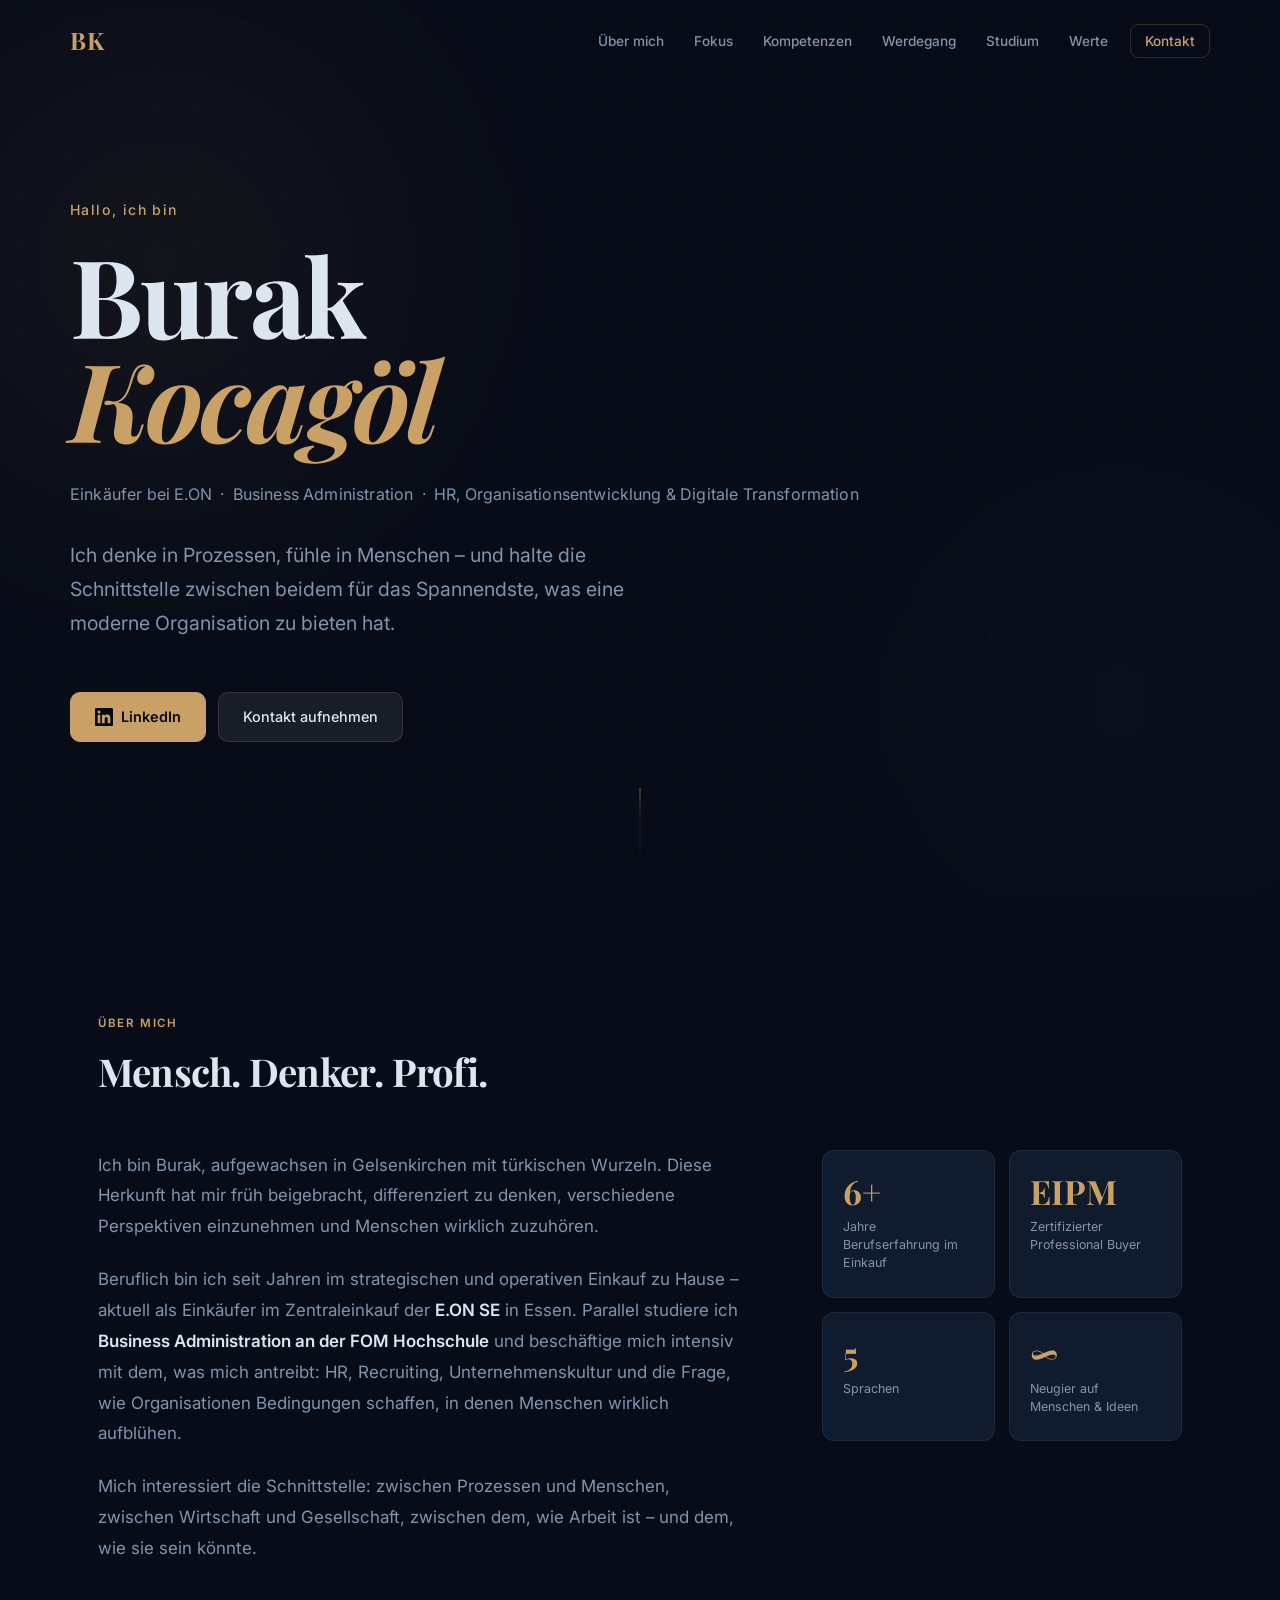
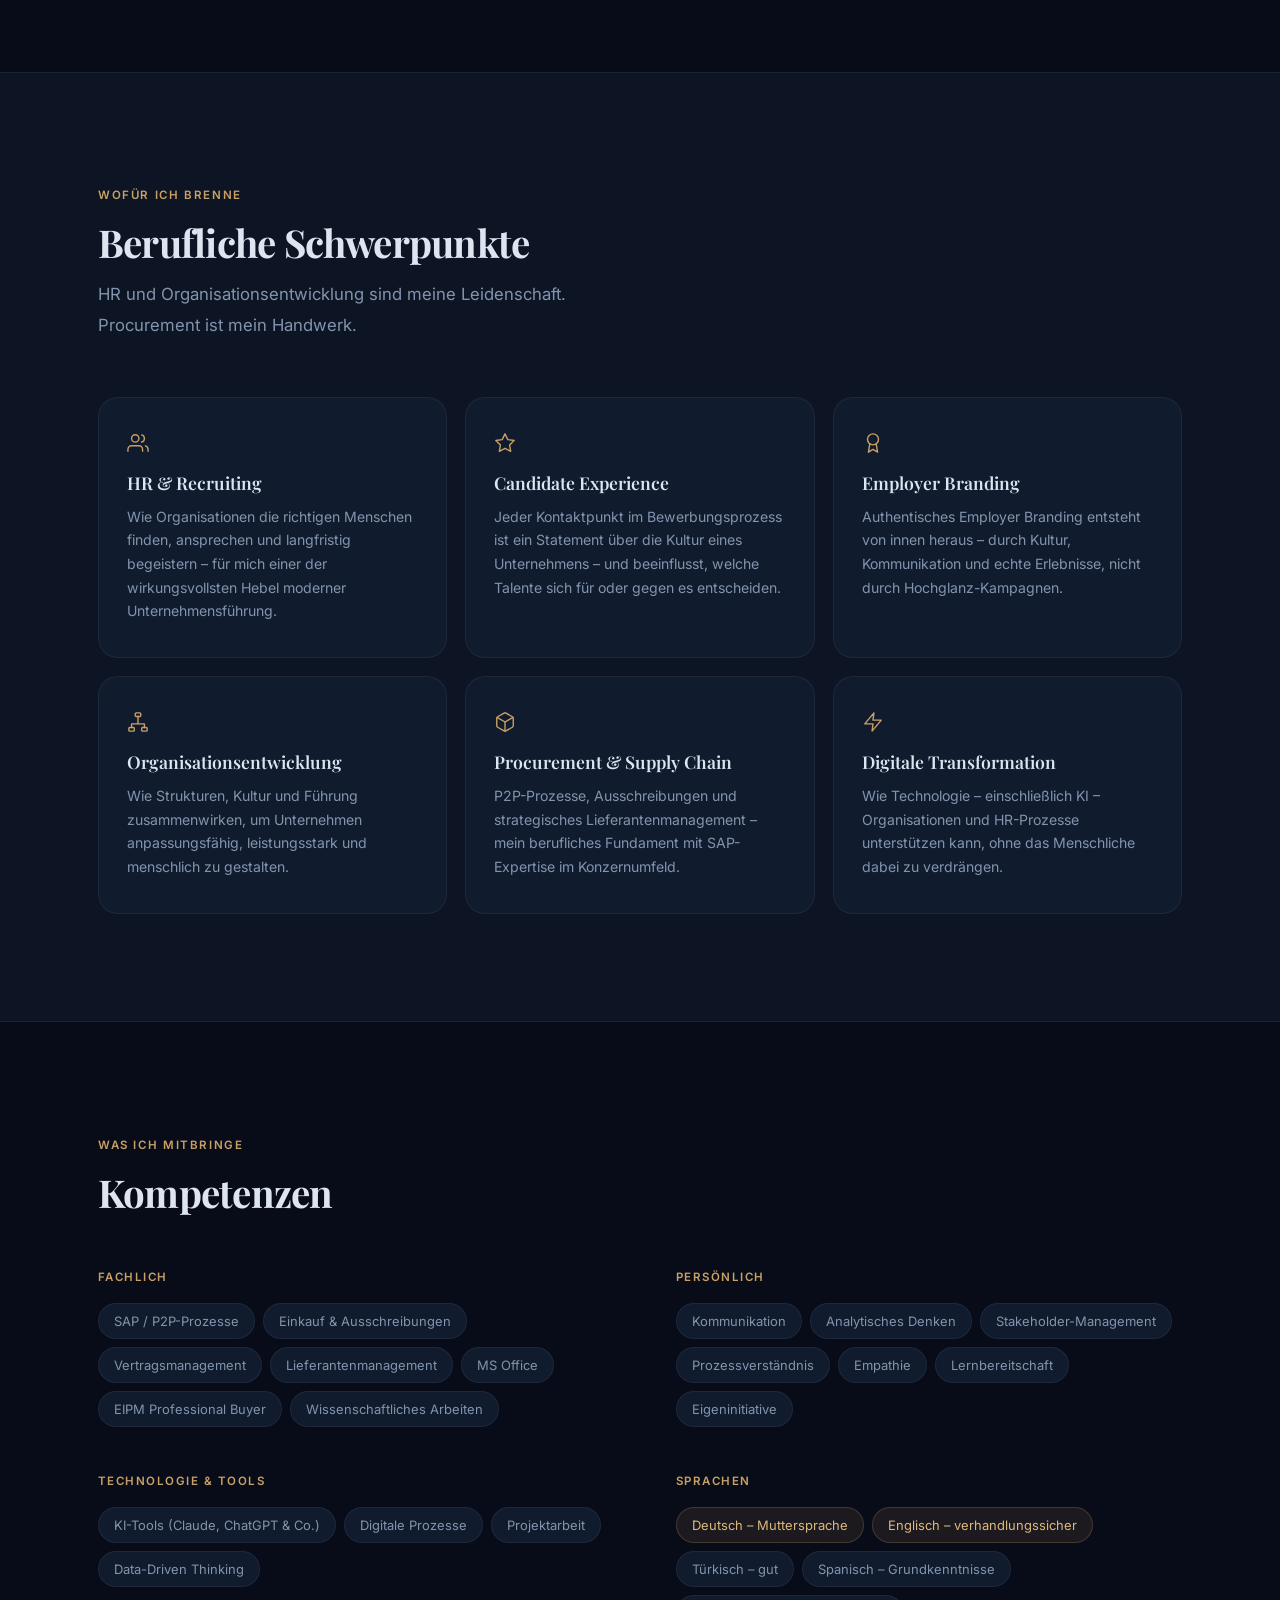
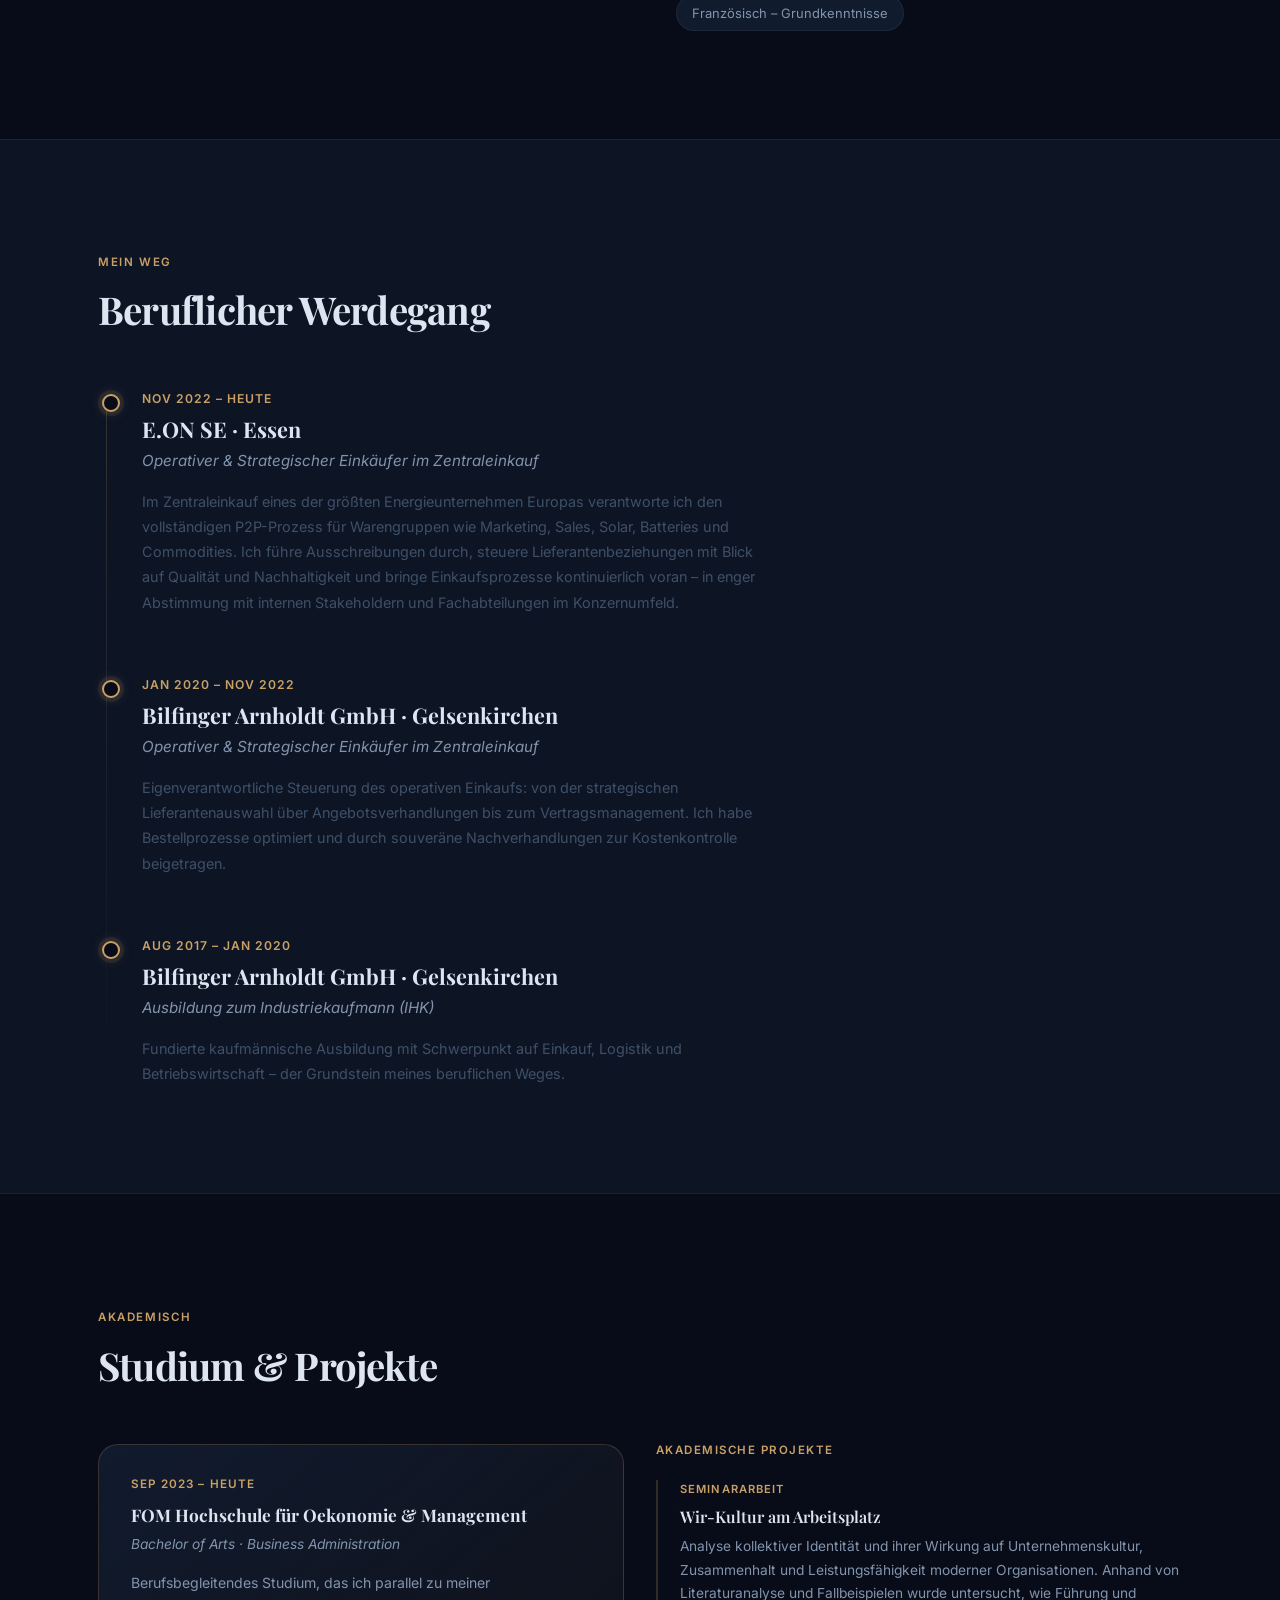
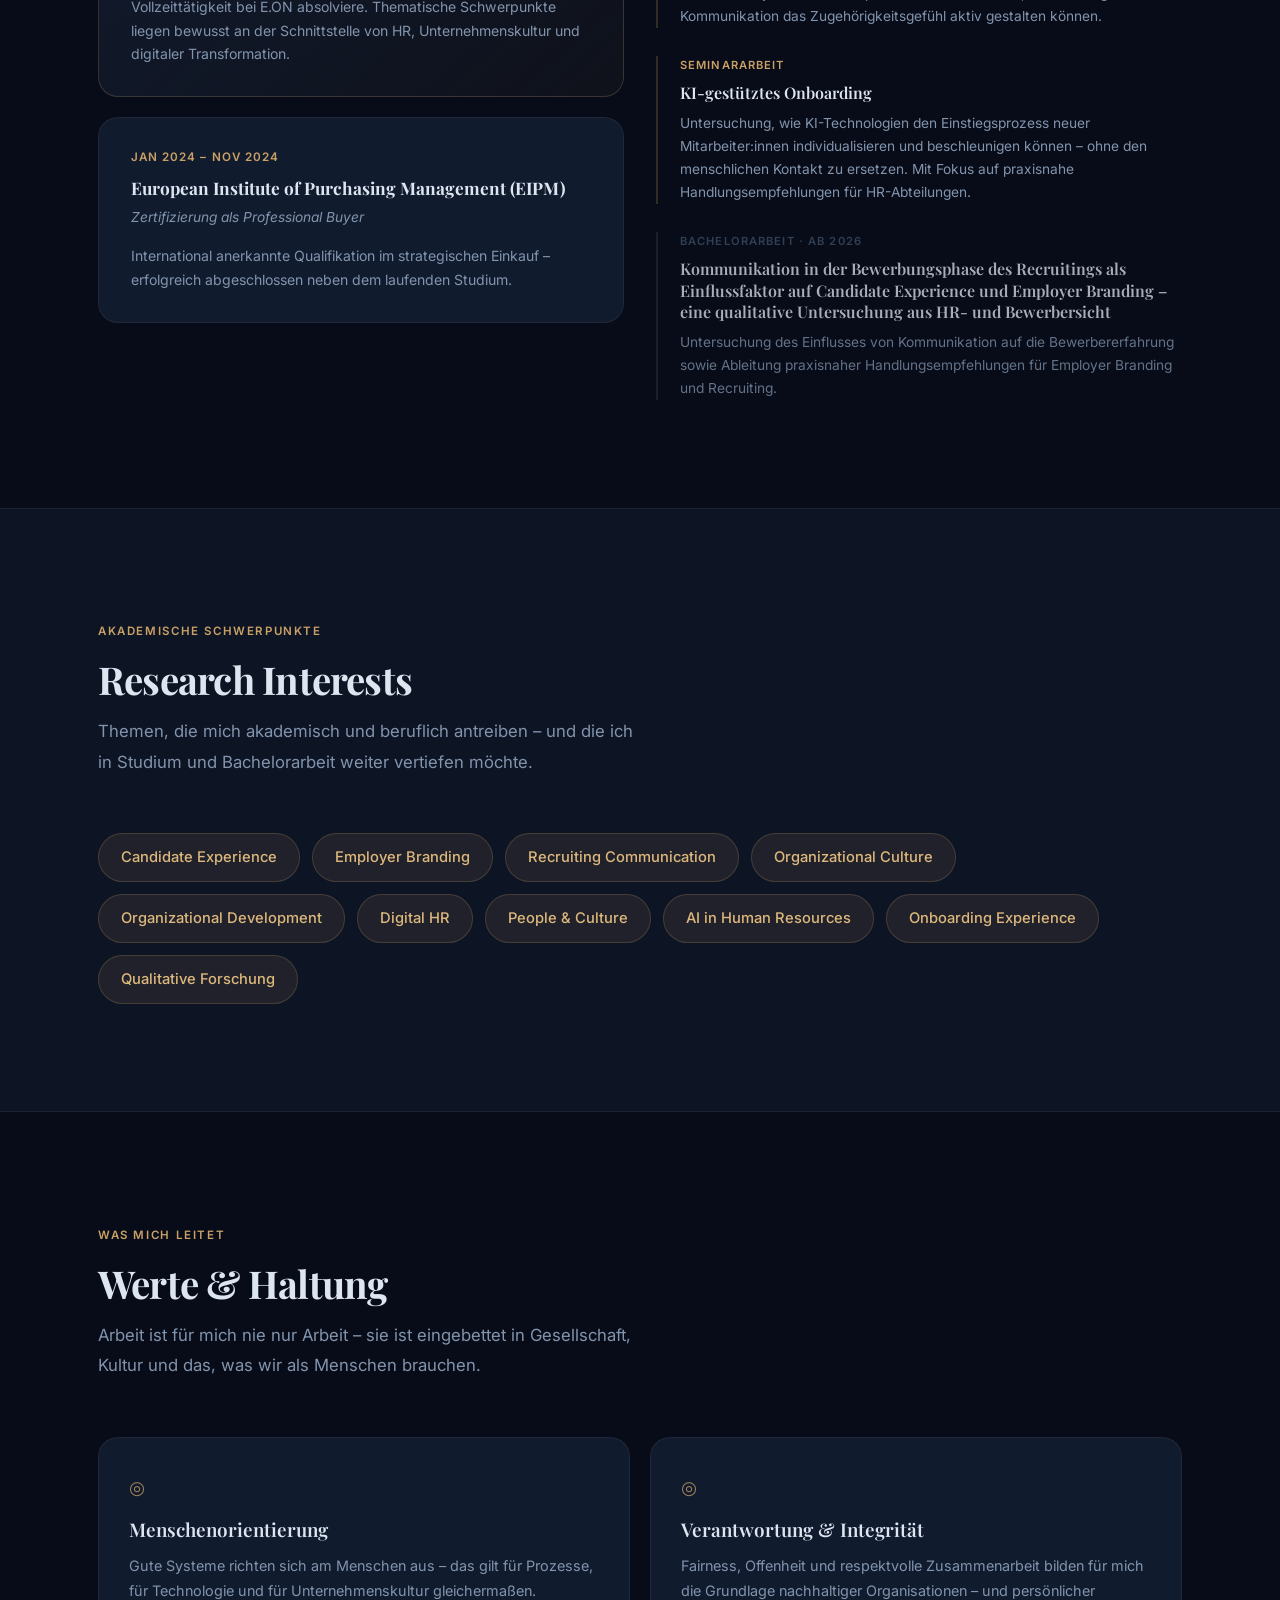
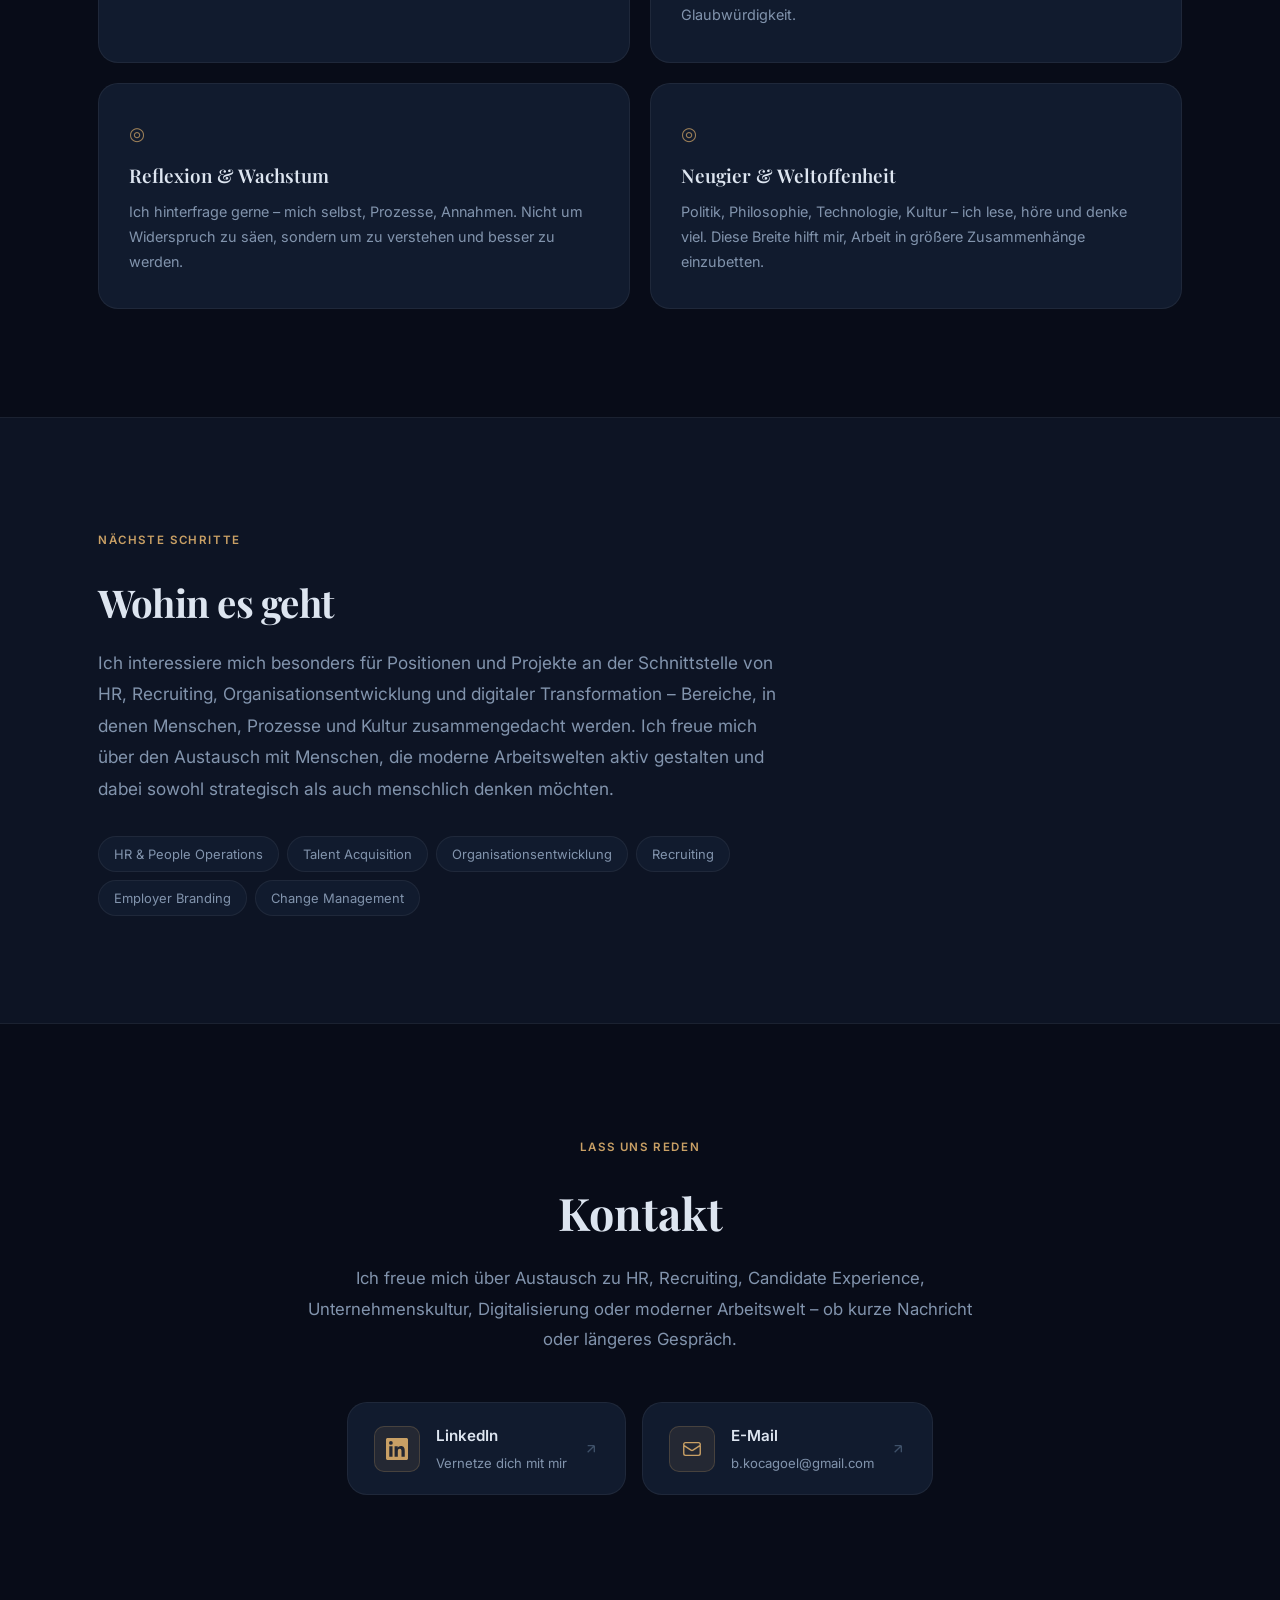
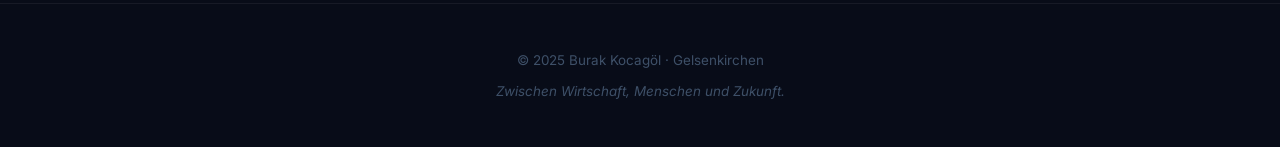
==== commit 4546d8cc: "Umfassende Überarbeitung: SVG-Icons, Research Interests, Zukunft-Sektion, HR-Fokus, Texte, Bugfixes" ====
--- a/index.html
+++ b/index.html
@@ -1,9 +1,9 @@
-HERO<!DOCTYPE html>
+<!DOCTYPE html>
 <html lang="de">
 <head>
     <meta charset="UTF-8" />
     <meta name="viewport" content="width=device-width, initial-scale=1.0" />
-    <meta name="description" content="Burak Kocagöl – Einkäufer bei E.ON, Business-Administration-Student und Denker an der Schnittstelle von Menschen, Wirtschaft und Technologie." />
+    <meta name="description" content="Burak Kocagöl – Einkäufer bei E.ON, Business-Administration-Student und leidenschaftlicher Denker an der Schnittstelle von HR, Organisationsentwicklung und digitaler Transformation." />
     <title>Burak Kocagöl</title>
 
     <link rel="preconnect" href="https://fonts.googleapis.com" />
@@ -52,14 +52,13 @@
                 <em>Kocagöl</em>
             </h1>
             <p class="hero-tagline">
-                Einkäufer bei E.ON &nbsp;·&nbsp; Business Administration &nbsp;·&nbsp; HR, Kultur &amp; Digitale Transformation
+                Einkäufer bei E.ON &nbsp;·&nbsp; Business Administration &nbsp;·&nbsp; HR, Organisationsentwicklung &amp; Digitale Transformation
             </p>
             <p class="hero-intro">
                 Ich denke in Prozessen, fühle in Menschen – und halte die Schnittstelle
                 zwischen beidem für das Spannendste, was eine moderne Organisation zu bieten hat.
             </p>
             <div class="hero-actions">
-                <!-- Ersetze den LinkedIn-Link mit deiner tatsächlichen Profil-URL -->
                 <a href="https://www.linkedin.com/in/burak-kocagoel/"
                    target="_blank" rel="noopener noreferrer" class="btn btn-primary">
                     <svg width="18" height="18" viewBox="0 0 24 24" fill="currentColor" aria-hidden="true">
@@ -68,13 +67,6 @@
                     LinkedIn
                 </a>
                 <a href="#kontakt" class="btn btn-secondary">Kontakt aufnehmen</a>
-                <!-- Ersetze "#" mit dem Pfad zu deiner Lebenslauf-PDF -->
-                <a href="lebenslauf-burak-kocagoel.pdf" class="btn btn-ghost" download>
-                    <svg width="16" height="16" viewBox="0 0 24 24" fill="none" stroke="currentColor" stroke-width="2" stroke-linecap="round" stroke-linejoin="round" aria-hidden="true">
-                        <path d="M21 15v4a2 2 0 01-2 2H5a2 2 0 01-2-2v-4M7 10l5 5 5-5M12 15V3"/>
-                    </svg>
-                    Lebenslauf
-                </a>
             </div>
         </div>
 
@@ -95,18 +87,17 @@
             <div class="about-grid">
                 <div class="about-text reveal">
                     <p>
-                        Ich bin Burak, aufgewachsen in Gelsenkirchen mit türkischen Wurzeln –
-                        das ist kein Nebensatz, sondern Teil meiner Perspektive.
-                        Zwischen Kulturen, Sprachen und Welten großzuwerden hat mir früh beigebracht,
-                        differenziert zu denken und Menschen wirklich zuzuhören.
+                        Ich bin Burak, aufgewachsen in Gelsenkirchen mit türkischen Wurzeln.
+                        Diese Herkunft hat mir früh beigebracht, differenziert zu denken,
+                        verschiedene Perspektiven einzunehmen und Menschen wirklich zuzuhören.
                     </p>
                     <p>
                         Beruflich bin ich seit Jahren im strategischen und operativen Einkauf zu Hause –
                         aktuell als Einkäufer im Zentraleinkauf der <strong>E.ON SE</strong> in Essen.
                         Parallel studiere ich <strong>Business Administration an der FOM Hochschule</strong>
-                        und beschäftige mich intensiv mit dem, was mich wirklich antreibt:
-                        HR, Recruiting, Unternehmenskultur – und die Frage, wie Digitalisierung
-                        und KI die Arbeitswelt humaner machen können, statt sie kälter zu machen.
+                        und beschäftige mich intensiv mit dem, was mich antreibt:
+                        HR, Recruiting, Unternehmenskultur und die Frage,
+                        wie Organisationen Bedingungen schaffen, in denen Menschen wirklich aufblühen.
                     </p>
                     <p>
                         Mich interessiert die Schnittstelle: zwischen Prozessen und Menschen,
@@ -144,39 +135,83 @@
             <header class="section-header reveal">
                 <span class="eyebrow">Wofür ich brenne</span>
                 <h2 class="section-title">Berufliche Schwerpunkte</h2>
-                <p class="section-sub">Procurement ist mein Handwerk. HR, Kultur und Digitalisierung sind meine Leidenschaft.</p>
+                <p class="section-sub">HR und Organisationsentwicklung sind meine Leidenschaft. Procurement ist mein Handwerk.</p>
             </header>
             <div class="focus-grid">
+
                 <article class="focus-card reveal">
-                    <span class="focus-sym" aria-hidden="true">⚙</span>
+                    <span class="focus-sym" aria-hidden="true">
+                        <svg width="22" height="22" viewBox="0 0 24 24" fill="none" stroke="currentColor" stroke-width="1.5" stroke-linecap="round" stroke-linejoin="round">
+                            <path d="M17 21v-2a4 4 0 0 0-4-4H5a4 4 0 0 0-4 4v2"/><circle cx="9" cy="7" r="4"/>
+                            <path d="M23 21v-2a4 4 0 0 0-3-3.87"/><path d="M16 3.13a4 4 0 0 1 0 7.75"/>
+                        </svg>
+                    </span>
+                    <h3>HR &amp; Recruiting</h3>
+                    <p>Wie Organisationen die richtigen Menschen finden, ansprechen und langfristig begeistern –
+                    für mich einer der wirkungsvollsten Hebel moderner Unternehmensführung.</p>
+                </article>
+
+                <article class="focus-card reveal">
+                    <span class="focus-sym" aria-hidden="true">
+                        <svg width="22" height="22" viewBox="0 0 24 24" fill="none" stroke="currentColor" stroke-width="1.5" stroke-linecap="round" stroke-linejoin="round">
+                            <polygon points="12 2 15.09 8.26 22 9.27 17 14.14 18.18 21.02 12 17.77 5.82 21.02 7 14.14 2 9.27 8.91 8.26 12 2"/>
+                        </svg>
+                    </span>
+                    <h3>Candidate Experience</h3>
+                    <p>Jeder Kontaktpunkt im Bewerbungsprozess ist ein Statement über die Kultur eines Unternehmens –
+                    und beeinflusst, welche Talente sich für oder gegen es entscheiden.</p>
+                </article>
+
+                <article class="focus-card reveal">
+                    <span class="focus-sym" aria-hidden="true">
+                        <svg width="22" height="22" viewBox="0 0 24 24" fill="none" stroke="currentColor" stroke-width="1.5" stroke-linecap="round" stroke-linejoin="round">
+                            <circle cx="12" cy="8" r="6"/>
+                            <path d="M15.477 12.89L17 22l-5-3-5 3 1.523-9.11"/>
+                        </svg>
+                    </span>
+                    <h3>Employer Branding</h3>
+                    <p>Authentisches Employer Branding entsteht von innen heraus –
+                    durch Kultur, Kommunikation und echte Erlebnisse, nicht durch Hochglanz-Kampagnen.</p>
+                </article>
+
+                <article class="focus-card reveal">
+                    <span class="focus-sym" aria-hidden="true">
+                        <svg width="22" height="22" viewBox="0 0 24 24" fill="none" stroke="currentColor" stroke-width="1.5" stroke-linecap="round" stroke-linejoin="round">
+                            <rect x="9" y="2" width="6" height="4" rx="1"/>
+                            <rect x="2" y="18" width="6" height="4" rx="1"/>
+                            <rect x="16" y="18" width="6" height="4" rx="1"/>
+                            <path d="M12 6v4M5 18v-4h14v4M12 10v4"/>
+                        </svg>
+                    </span>
+                    <h3>Organisationsentwicklung</h3>
+                    <p>Wie Strukturen, Kultur und Führung zusammenwirken, um Unternehmen anpassungsfähig,
+                    leistungsstark und menschlich zu gestalten.</p>
+                </article>
+
+                <article class="focus-card reveal">
+                    <span class="focus-sym" aria-hidden="true">
+                        <svg width="22" height="22" viewBox="0 0 24 24" fill="none" stroke="currentColor" stroke-width="1.5" stroke-linecap="round" stroke-linejoin="round">
+                            <path d="M21 16V8a2 2 0 0 0-1-1.73l-7-4a2 2 0 0 0-2 0l-7 4A2 2 0 0 0 3 8v8a2 2 0 0 0 1 1.73l7 4a2 2 0 0 0 2 0l7-4A2 2 0 0 0 21 16z"/>
+                            <polyline points="3.27 6.96 12 12.01 20.73 6.96"/>
+                            <line x1="12" y1="22.08" x2="12" y2="12"/>
+                        </svg>
+                    </span>
                     <h3>Procurement &amp; Supply Chain</h3>
-                    <p>P2P-Prozesse, Ausschreibungen, Lieferantenmanagement und Vertragsgestaltung – mit SAP-Expertise aus dem Konzernumfeld.</p>
+                    <p>P2P-Prozesse, Ausschreibungen und strategisches Lieferantenmanagement –
+                    mein berufliches Fundament mit SAP-Expertise im Konzernumfeld.</p>
                 </article>
+
                 <article class="focus-card reveal">
-                    <span class="focus-sym" aria-hidden="true">✦</span>
-                    <h3>HR &amp; Recruiting</h3>
-                    <p>Wie Organisationen die richtigen Menschen finden, gewinnen und langfristig begeistern – mein wachsendes Steckenpferd.</p>
+                    <span class="focus-sym" aria-hidden="true">
+                        <svg width="22" height="22" viewBox="0 0 24 24" fill="none" stroke="currentColor" stroke-width="1.5" stroke-linecap="round" stroke-linejoin="round">
+                            <polygon points="13 2 3 14 12 14 11 22 21 10 12 10 13 2"/>
+                        </svg>
+                    </span>
+                    <h3>Digitale Transformation</h3>
+                    <p>Wie Technologie – einschließlich KI – Organisationen und HR-Prozesse unterstützen kann,
+                    ohne das Menschliche dabei zu verdrängen.</p>
                 </article>
-                <article class="focus-card reveal">
-                    <span class="focus-sym" aria-hidden="true">◈</span>
-                    <h3>Candidate Experience</h3>
-                    <p>Jeder Bewerbungsprozess ist auch ein Statement über die Kultur eines Unternehmens. Das sollte man ernst nehmen.</p>
-                </article>
-                <article class="focus-card reveal">
-                    <span class="focus-sym" aria-hidden="true">◉</span>
-                    <h3>Employer Branding</h3>
-                    <p>Was ein Unternehmen nach innen wie nach außen ausstrahlt – und wie man das authentisch und wirksam gestaltet.</p>
-                </article>
-                <article class="focus-card reveal">
-                    <span class="focus-sym" aria-hidden="true">◌</span>
-                    <h3>Onboarding &amp; Kultur</h3>
-                    <p>Der erste Eindruck entscheidet über langfristige Bindung. KI-gestütztes, personalisiertes Onboarding gehört die Zukunft.</p>
-                </article>
-                <article class="focus-card reveal">
-                    <span class="focus-sym" aria-hidden="true">⊕</span>
-                    <h3>Digitalisierung &amp; KI</h3>
-                    <p>Technologie, die Menschen befähigt statt ersetzt – das ist die Frage, die mich bewegt. Besonders im HR-Kontext.</p>
-                </article>
+
             </div>
         </div>
     </section>
@@ -216,7 +251,7 @@
                     </div>
                 </div>
                 <div class="skills-group reveal">
-                    <h3 class="skills-label">Technologie</h3>
+                    <h3 class="skills-label">Technologie &amp; Tools</h3>
                     <div class="tags">
                         <span class="tag">KI-Tools (Claude, ChatGPT &amp; Co.)</span>
                         <span class="tag">Digitale Prozesse</span>
@@ -255,11 +290,12 @@
                         <h3 class="tl-org">E.ON SE &middot; Essen</h3>
                         <p class="tl-role">Operativer &amp; Strategischer Einkäufer im Zentraleinkauf</p>
                         <p class="tl-desc">
-                            Verantwortlich für den gesamten P2P-Prozess in den Warengruppen Marketing,
-                            Sales, Customer Operations, Solar, Blockheizkraftwerke, Batteries und Commodities.
-                            Durchführung von Ausschreibungen und Angebotsvergleichen mit Fokus auf nachhaltige
-                            Lieferantenbeziehungen, SAP-Anpassungen sowie Vertragsmanagement.
-                            Enge Zusammenarbeit mit Fachabteilungen und Stakeholdern im Konzernumfeld.
+                            Im Zentraleinkauf eines der größten Energieunternehmen Europas verantworte ich
+                            den vollständigen P2P-Prozess für Warengruppen wie Marketing, Sales, Solar,
+                            Batteries und Commodities. Ich führe Ausschreibungen durch, steuere
+                            Lieferantenbeziehungen mit Blick auf Qualität und Nachhaltigkeit und bringe
+                            Einkaufsprozesse kontinuierlich voran – in enger Abstimmung mit internen
+                            Stakeholdern und Fachabteilungen im Konzernumfeld.
                         </p>
                     </div>
                 </li>
@@ -270,9 +306,10 @@
                         <h3 class="tl-org">Bilfinger Arnholdt GmbH &middot; Gelsenkirchen</h3>
                         <p class="tl-role">Operativer &amp; Strategischer Einkäufer im Zentraleinkauf</p>
                         <p class="tl-desc">
-                            Strategische Lieferantenauswahl, Angebotseinholung und -bewertung,
-                            souveräne Nachverhandlungen, Wareneingangskontrolle und Vertragsmanagement.
-                            Verantwortung für Terminverfolgung und Bestellprozesse im industriellen Umfeld.
+                            Eigenverantwortliche Steuerung des operativen Einkaufs: von der strategischen
+                            Lieferantenauswahl über Angebotsverhandlungen bis zum Vertragsmanagement.
+                            Ich habe Bestellprozesse optimiert und durch souveräne Nachverhandlungen
+                            zur Kostenkontrolle beigetragen.
                         </p>
                     </div>
                 </li>
@@ -309,8 +346,8 @@
                         <p class="edu-degree">Bachelor of Arts · Business Administration</p>
                         <p class="edu-text">
                             Berufsbegleitendes Studium, das ich parallel zu meiner Vollzeittätigkeit
-                            bei E.ON absolviere. Thematische Schwerpunkte an der Schnittstelle
-                            von Wirtschaft, HR und Digitalisierung.
+                            bei E.ON absolviere. Thematische Schwerpunkte liegen bewusst an der
+                            Schnittstelle von HR, Unternehmenskultur und digitaler Transformation.
                         </p>
                     </div>
                     <div class="edu-card reveal">
@@ -319,7 +356,7 @@
                         <p class="edu-degree">Zertifizierung als Professional Buyer</p>
                         <p class="edu-text">
                             International anerkannte Qualifikation im strategischen Einkauf –
-                            erfolgreich abgeschlossen.
+                            erfolgreich abgeschlossen neben dem laufenden Studium.
                         </p>
                     </div>
                 </div>
@@ -329,21 +366,53 @@
                         <span class="proj-tag">Seminararbeit</span>
                         <h4>Wir-Kultur am Arbeitsplatz</h4>
                         <p>Analyse kollektiver Identität und ihrer Wirkung auf Unternehmenskultur,
-                        Zusammenhalt und Leistungsfähigkeit moderner Organisationen.</p>
+                        Zusammenhalt und Leistungsfähigkeit moderner Organisationen.
+                        Anhand von Literaturanalyse und Fallbeispielen wurde untersucht,
+                        wie Führung und Kommunikation das Zugehörigkeitsgefühl aktiv gestalten können.</p>
                     </div>
                     <div class="proj-item">
                         <span class="proj-tag">Seminararbeit</span>
                         <h4>KI-gestütztes Onboarding</h4>
-                        <p>Wie künstliche Intelligenz den Einstiegsprozess personalisieren,
-                        beschleunigen – und dabei menschlicher gestalten kann.</p>
+                        <p>Untersuchung, wie KI-Technologien den Einstiegsprozess neuer Mitarbeiter:innen
+                        individualisieren und beschleunigen können – ohne den menschlichen Kontakt zu ersetzen.
+                        Mit Fokus auf praxisnahe Handlungsempfehlungen für HR-Abteilungen.</p>
                     </div>
                     <div class="proj-item proj-planned">
-                        <span class="proj-tag proj-tag-dim">Bachelorarbeit · geplant</span>
-                        <h4>Kommunikation im Recruiting, Candidate Experience &amp; Employer Branding</h4>
-                        <p>Wie Sprache, Haltung und Prozessgestaltung darüber entscheiden,
-                        ob ein Unternehmen Talente gewinnt – oder verliert.</p>
-                    </div>
-                </div>
+                        <span class="proj-tag proj-tag-dim">Bachelorarbeit · ab 2026</span>
+                        <h4>Kommunikation in der Bewerbungsphase des Recruitings als Einflussfaktor auf Candidate Experience und Employer Branding – eine qualitative Untersuchung aus HR- und Bewerbersicht</h4>
+                        <p>Untersuchung des Einflusses von Kommunikation auf die Bewerbererfahrung
+                        sowie Ableitung praxisnaher Handlungsempfehlungen für Employer Branding
+                        und Recruiting.</p>
+                    </div>
+                </div>
+            </div>
+        </div>
+    </section>
+
+    <!-- ══════════════════════════════════════
+         RESEARCH INTERESTS
+    ══════════════════════════════════════ -->
+    <section id="forschung" class="section section-tinted">
+        <div class="container">
+            <header class="section-header reveal">
+                <span class="eyebrow">Akademische Schwerpunkte</span>
+                <h2 class="section-title">Research Interests</h2>
+                <p class="section-sub">
+                    Themen, die mich akademisch und beruflich antreiben –
+                    und die ich in Studium und Bachelorarbeit weiter vertiefen möchte.
+                </p>
+            </header>
+            <div class="research-tags reveal">
+                <span class="research-tag">Candidate Experience</span>
+                <span class="research-tag">Employer Branding</span>
+                <span class="research-tag">Recruiting Communication</span>
+                <span class="research-tag">Organizational Culture</span>
+                <span class="research-tag">Organizational Development</span>
+                <span class="research-tag">Digital HR</span>
+                <span class="research-tag">People &amp; Culture</span>
+                <span class="research-tag">AI in Human Resources</span>
+                <span class="research-tag">Onboarding Experience</span>
+                <span class="research-tag">Qualitative Forschung</span>
             </div>
         </div>
     </section>
@@ -351,11 +420,11 @@
     <!-- ══════════════════════════════════════
          WERTE & INTERESSEN
     ══════════════════════════════════════ -->
-    <section id="werte" class="section section-tinted">
-        <div class="container">
-            <header class="section-header reveal">
-                <span class="eyebrow">Was mich bewegt</span>
-                <h2 class="section-title">Werte &amp; Interessen</h2>
+    <section id="werte" class="section">
+        <div class="container">
+            <header class="section-header reveal">
+                <span class="eyebrow">Was mich leitet</span>
+                <h2 class="section-title">Werte &amp; Haltung</h2>
                 <p class="section-sub">
                     Arbeit ist für mich nie nur Arbeit – sie ist eingebettet in Gesellschaft,
                     Kultur und das, was wir als Menschen brauchen.
@@ -370,9 +439,9 @@
                 </div>
                 <div class="value-card reveal">
                     <span class="value-sym" aria-hidden="true">◎</span>
-                    <h3>Demokratische Haltung</h3>
-                    <p>Soziale Verantwortung, Fairness und das Einstehen für demokratische
-                    Werte sind für mich keine Optionen – sie sind Grundlage.</p>
+                    <h3>Verantwortung &amp; Integrität</h3>
+                    <p>Fairness, Offenheit und respektvolle Zusammenarbeit bilden für mich
+                    die Grundlage nachhaltiger Organisationen – und persönlicher Glaubwürdigkeit.</p>
                 </div>
                 <div class="value-card reveal">
                     <span class="value-sym" aria-hidden="true">◎</span>
@@ -382,9 +451,36 @@
                 </div>
                 <div class="value-card reveal">
                     <span class="value-sym" aria-hidden="true">◎</span>
-                    <h3>Philosophie &amp; Gesellschaft</h3>
+                    <h3>Neugier &amp; Weltoffenheit</h3>
                     <p>Politik, Philosophie, Technologie, Kultur – ich lese, höre und denke viel.
                     Diese Breite hilft mir, Arbeit in größere Zusammenhänge einzubetten.</p>
+                </div>
+            </div>
+        </div>
+    </section>
+
+    <!-- ══════════════════════════════════════
+         ZUKUNFT / WAS MICH INTERESSIERT
+    ══════════════════════════════════════ -->
+    <section class="section section-tinted">
+        <div class="container">
+            <div class="outlook-block reveal">
+                <span class="eyebrow">Nächste Schritte</span>
+                <h2 class="outlook-title">Wohin es geht</h2>
+                <p class="outlook-text">
+                    Ich interessiere mich besonders für Positionen und Projekte an der Schnittstelle
+                    von HR, Recruiting, Organisationsentwicklung und digitaler Transformation –
+                    Bereiche, in denen Menschen, Prozesse und Kultur zusammengedacht werden.
+                    Ich freue mich über den Austausch mit Menschen, die moderne Arbeitswelten
+                    aktiv gestalten und dabei sowohl strategisch als auch menschlich denken möchten.
+                </p>
+                <div class="outlook-tags">
+                    <span class="tag">HR &amp; People Operations</span>
+                    <span class="tag">Talent Acquisition</span>
+                    <span class="tag">Organisationsentwicklung</span>
+                    <span class="tag">Recruiting</span>
+                    <span class="tag">Employer Branding</span>
+                    <span class="tag">Change Management</span>
                 </div>
             </div>
         </div>
@@ -404,7 +500,7 @@
                     ob kurze Nachricht oder längeres Gespräch.
                 </p>
                 <div class="contact-links">
-                    <a href="https://www.linkedin.com/in/DEIN-LINKEDIN-PROFIL"
+                    <a href="https://www.linkedin.com/in/burak-kocagoel/"
                        target="_blank" rel="noopener noreferrer" class="contact-item">
                         <span class="ci-icon">
                             <svg width="22" height="22" viewBox="0 0 24 24" fill="currentColor" aria-hidden="true">
--- a/style.css
+++ b/style.css
@@ -523,11 +523,17 @@
 .focus-card:hover::before { opacity: 1; }
 
 .focus-sym {
-    font-size: 1.6rem;
-    color: var(--accent);
     display: block;
+    width: 22px;
+    height: 22px;
+    color: var(--accent);
     margin-bottom: 18px;
     line-height: 1;
+}
+.focus-sym svg {
+    width: 22px;
+    height: 22px;
+    display: block;
 }
 
 .focus-card h3 {
@@ -904,6 +910,60 @@
 .contact-item:hover .ci-arrow {
     color: var(--accent);
     transform: translate(2px, -2px);
+}
+
+/* ============================================================
+   RESEARCH INTERESTS
+   ============================================================ */
+.research-tags {
+    display: flex;
+    flex-wrap: wrap;
+    gap: 12px;
+}
+
+.research-tag {
+    display: inline-block;
+    padding: 11px 22px;
+    background: var(--accent-muted);
+    border: 1px solid var(--accent-ring);
+    border-radius: 100px;
+    font-size: 0.92rem;
+    font-weight: 500;
+    color: var(--accent-lt);
+    transition: background var(--t), border-color var(--t), transform var(--t);
+}
+.research-tag:hover {
+    background: rgba(201, 160, 101, 0.18);
+    border-color: var(--accent);
+    transform: translateY(-2px);
+}
+
+/* ============================================================
+   OUTLOOK / ZUKUNFT
+   ============================================================ */
+.outlook-block {
+    max-width: 740px;
+}
+
+.outlook-title {
+    font-size: clamp(1.9rem, 3vw, 2.7rem);
+    font-weight: 700;
+    letter-spacing: -0.02em;
+    margin: 14px 0 22px;
+}
+
+.outlook-text {
+    font-size: 1.08rem;
+    color: var(--text-mid);
+    line-height: 1.82;
+    margin-bottom: 32px;
+    max-width: 680px;
+}
+
+.outlook-tags {
+    display: flex;
+    flex-wrap: wrap;
+    gap: 8px;
 }
 
 /* ============================================================
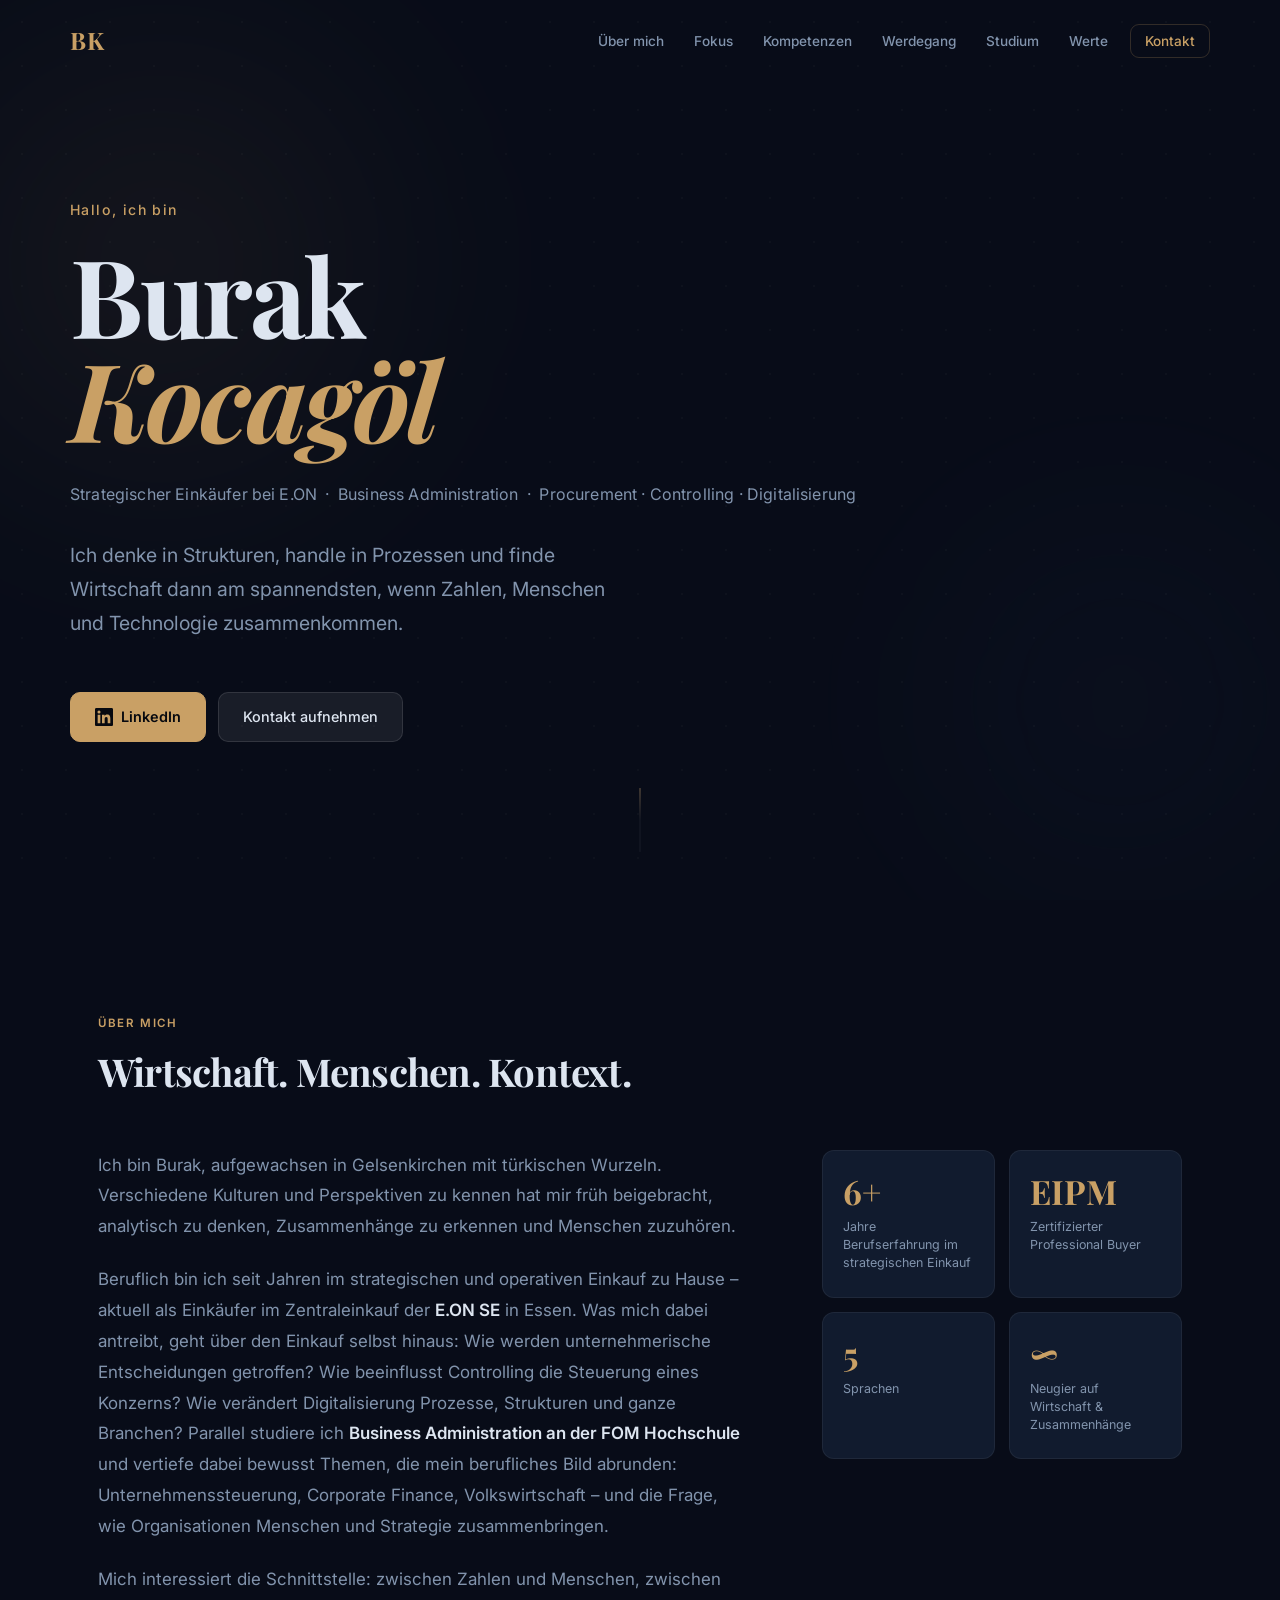
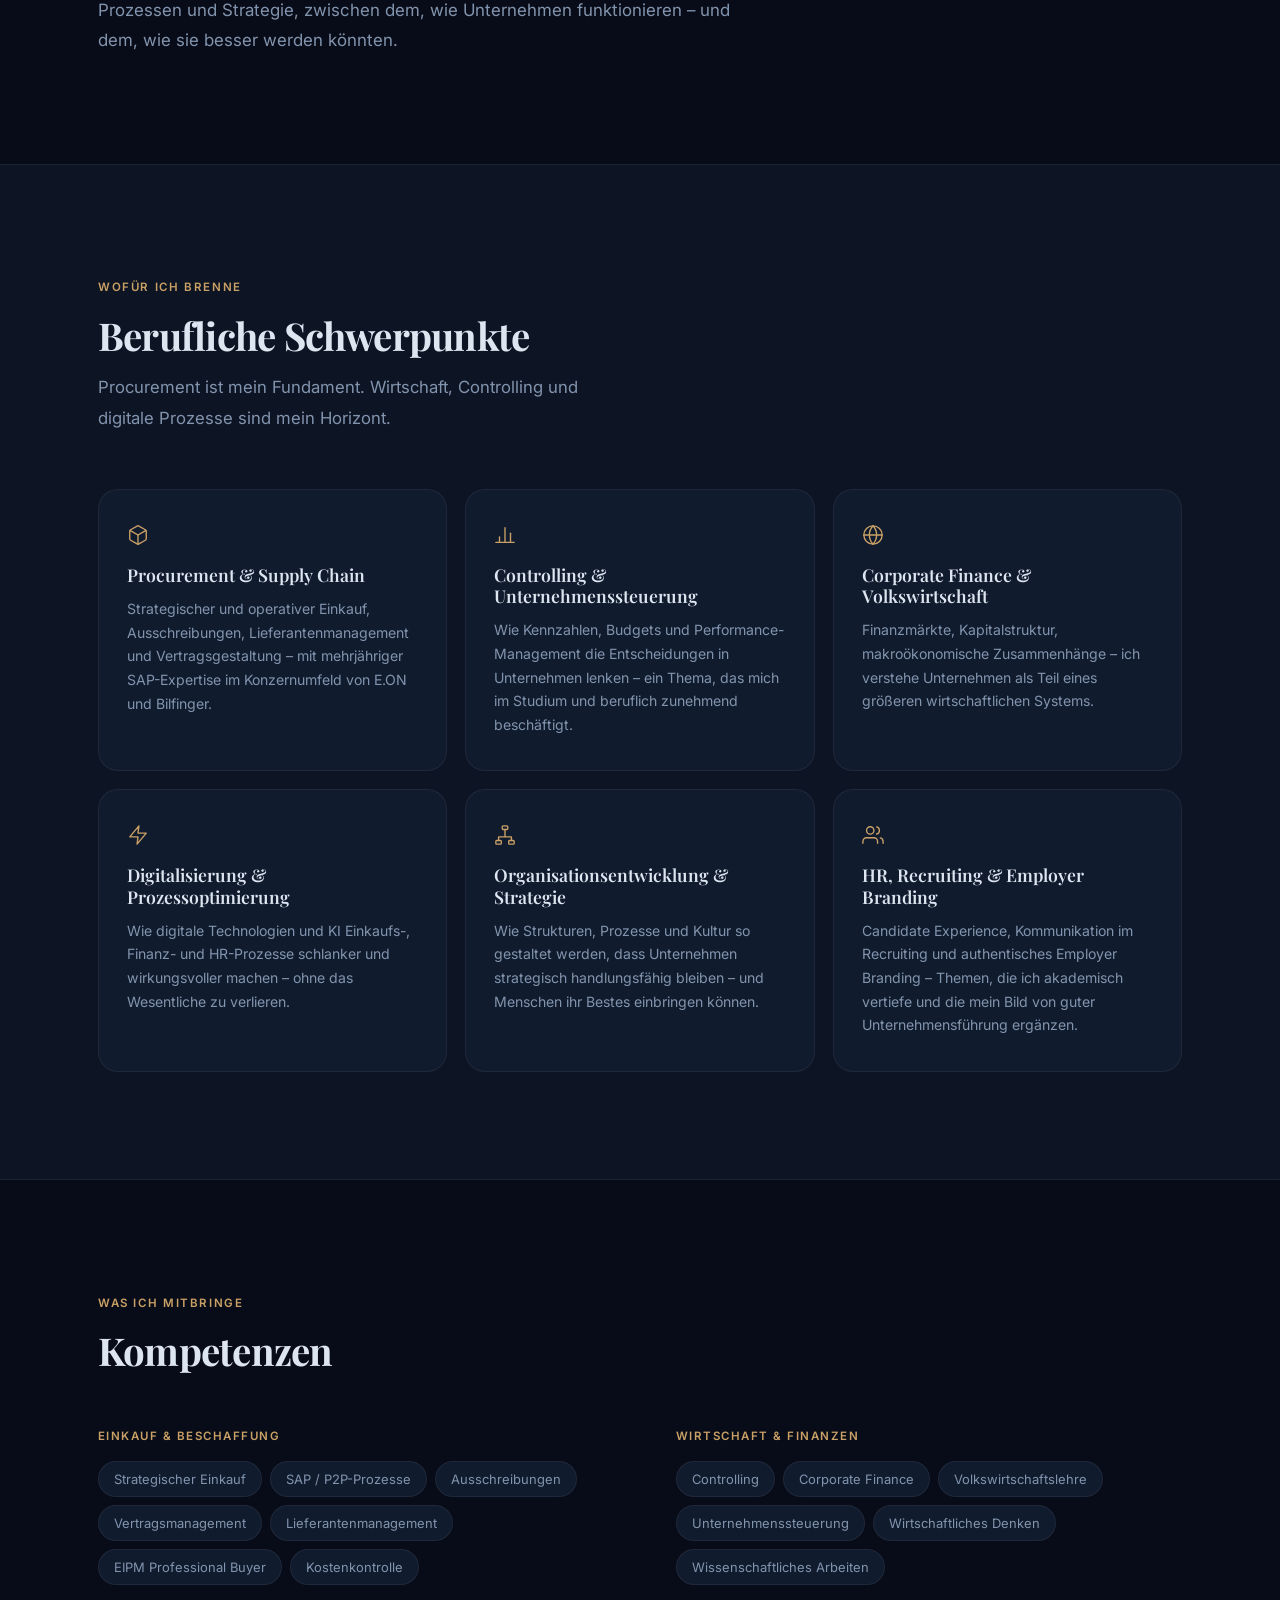
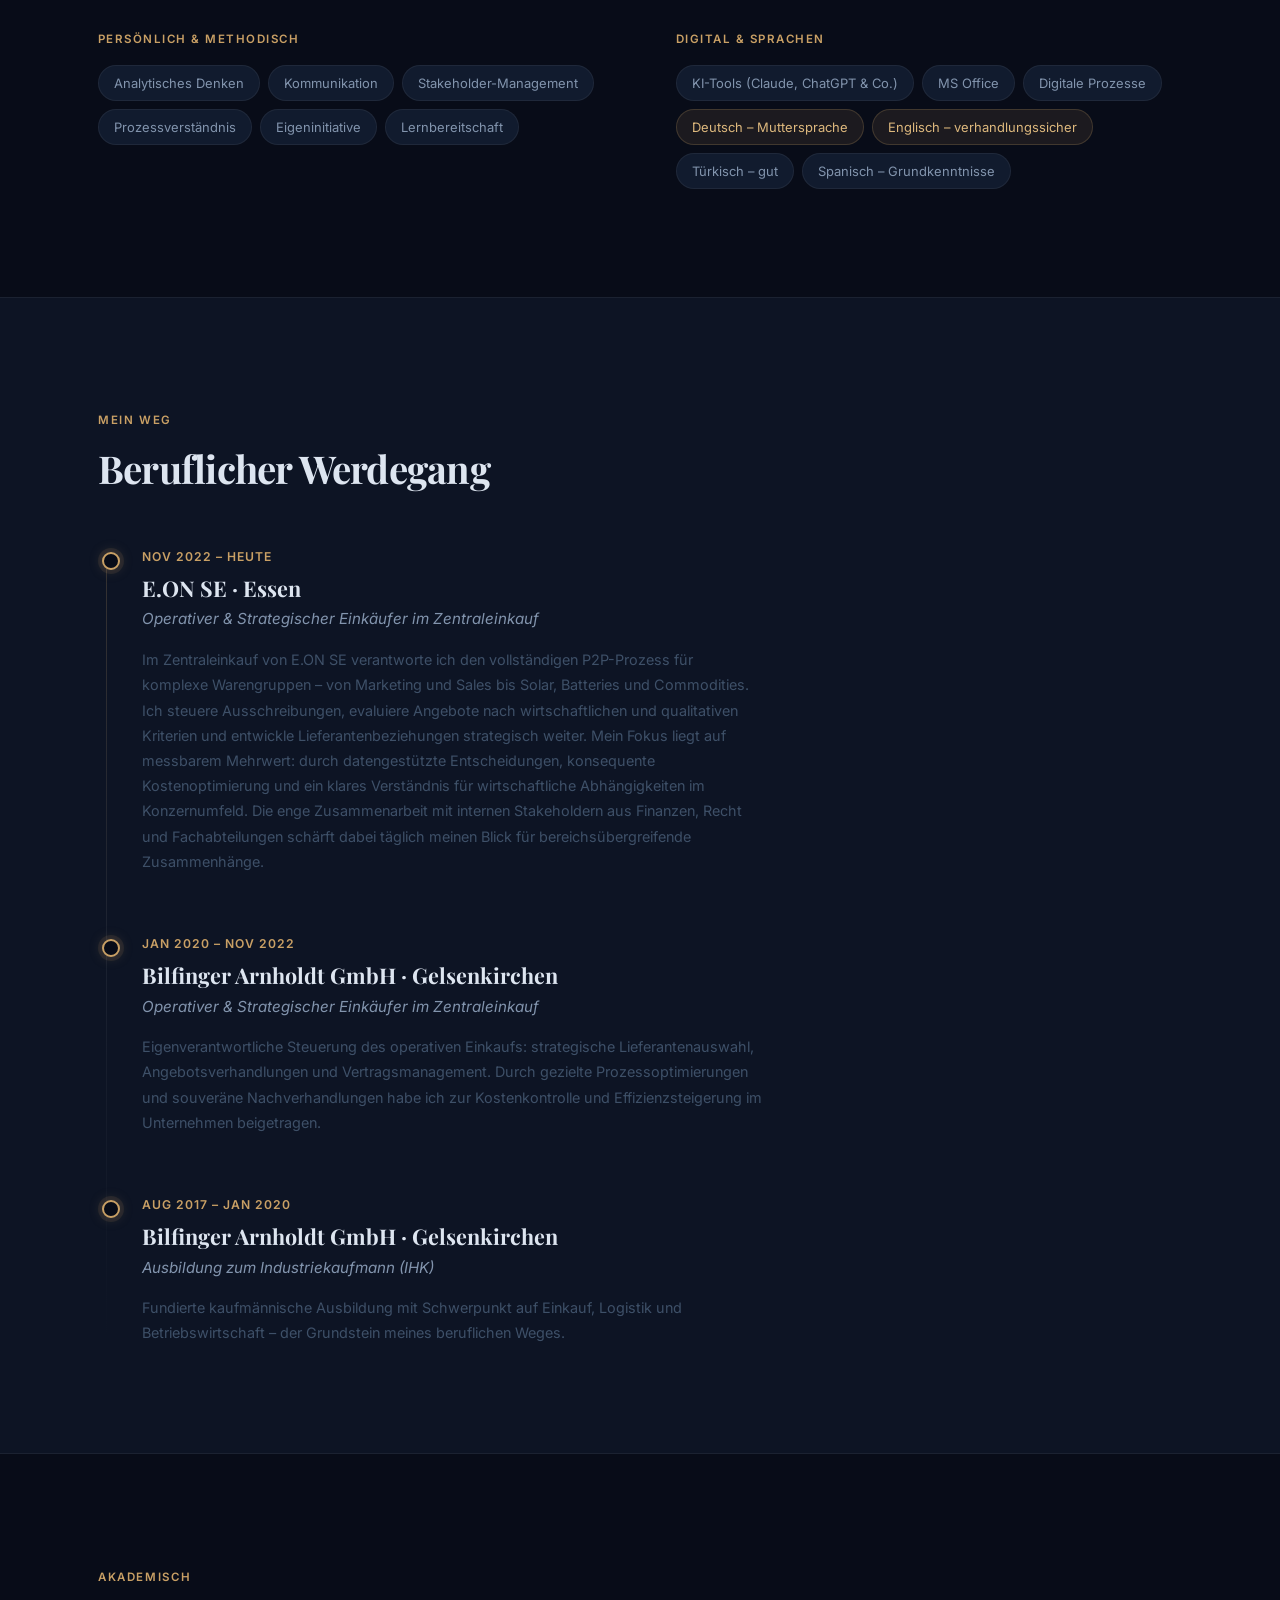
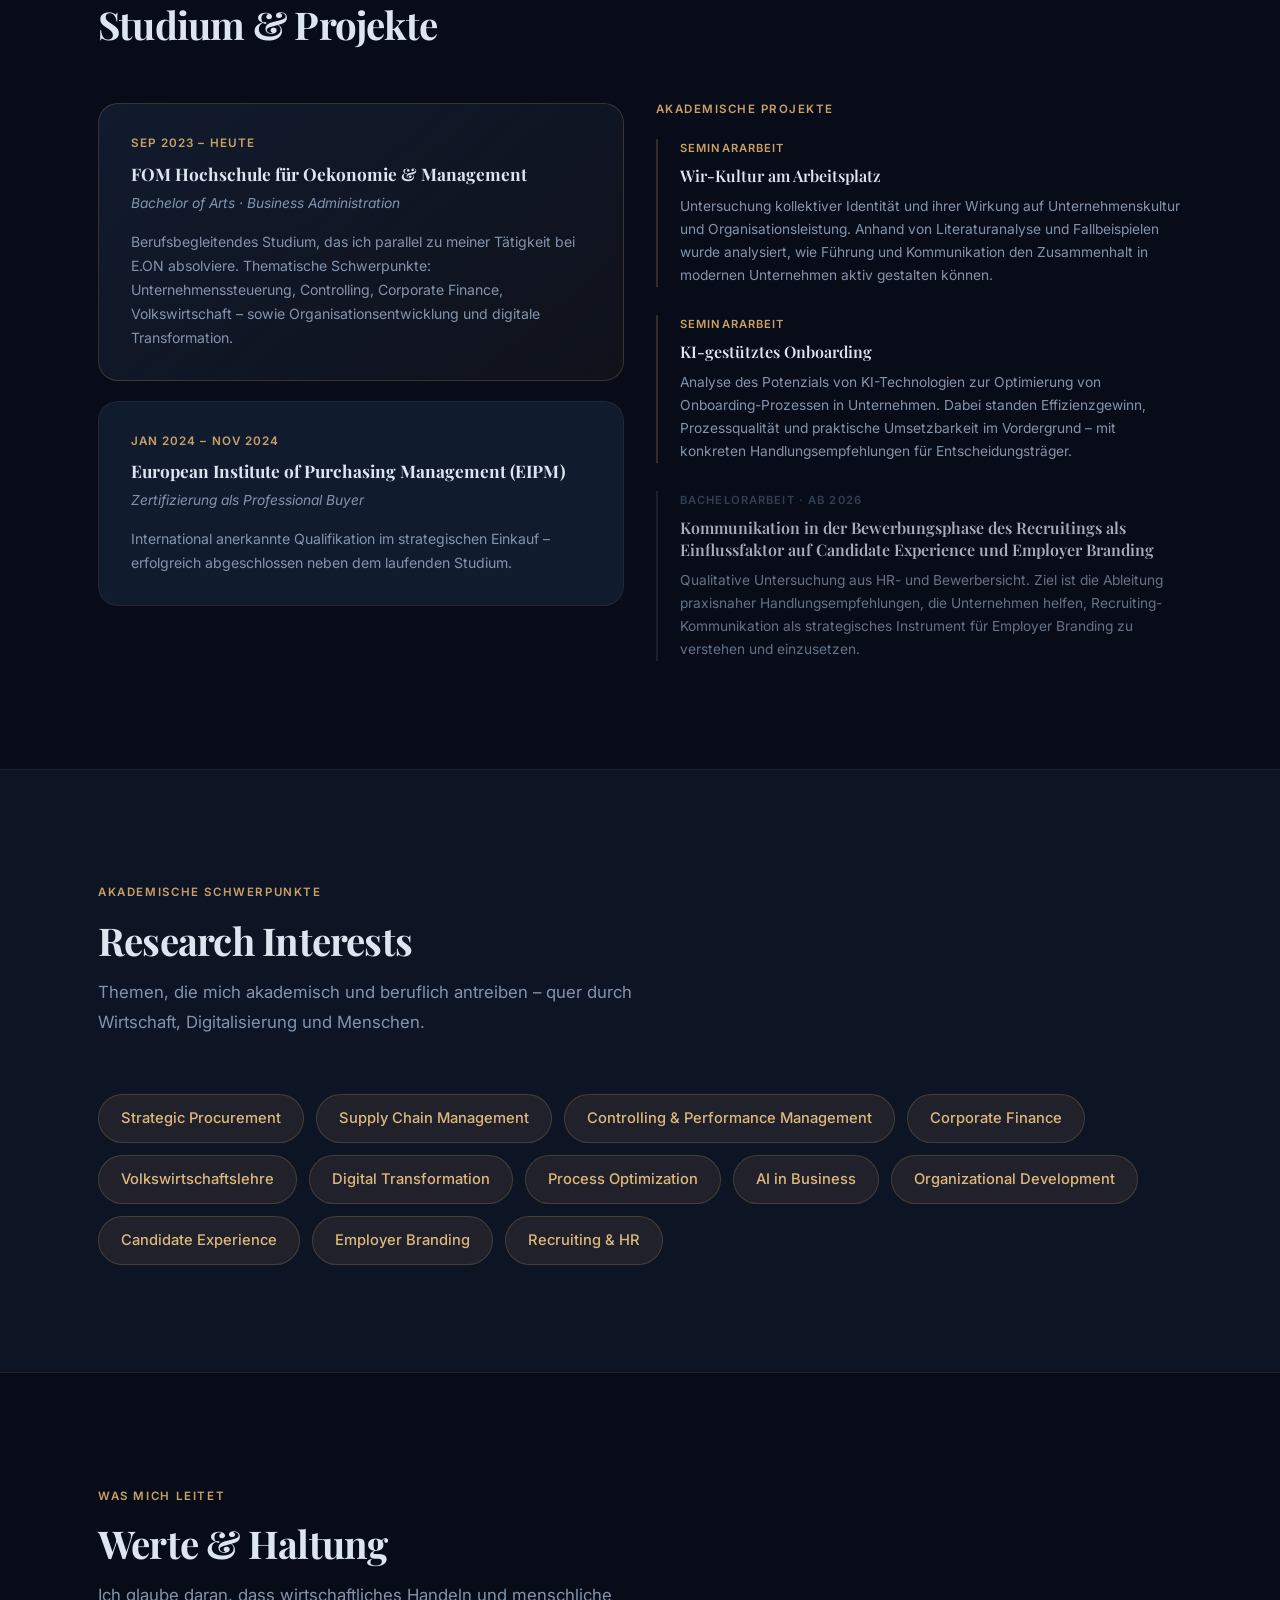
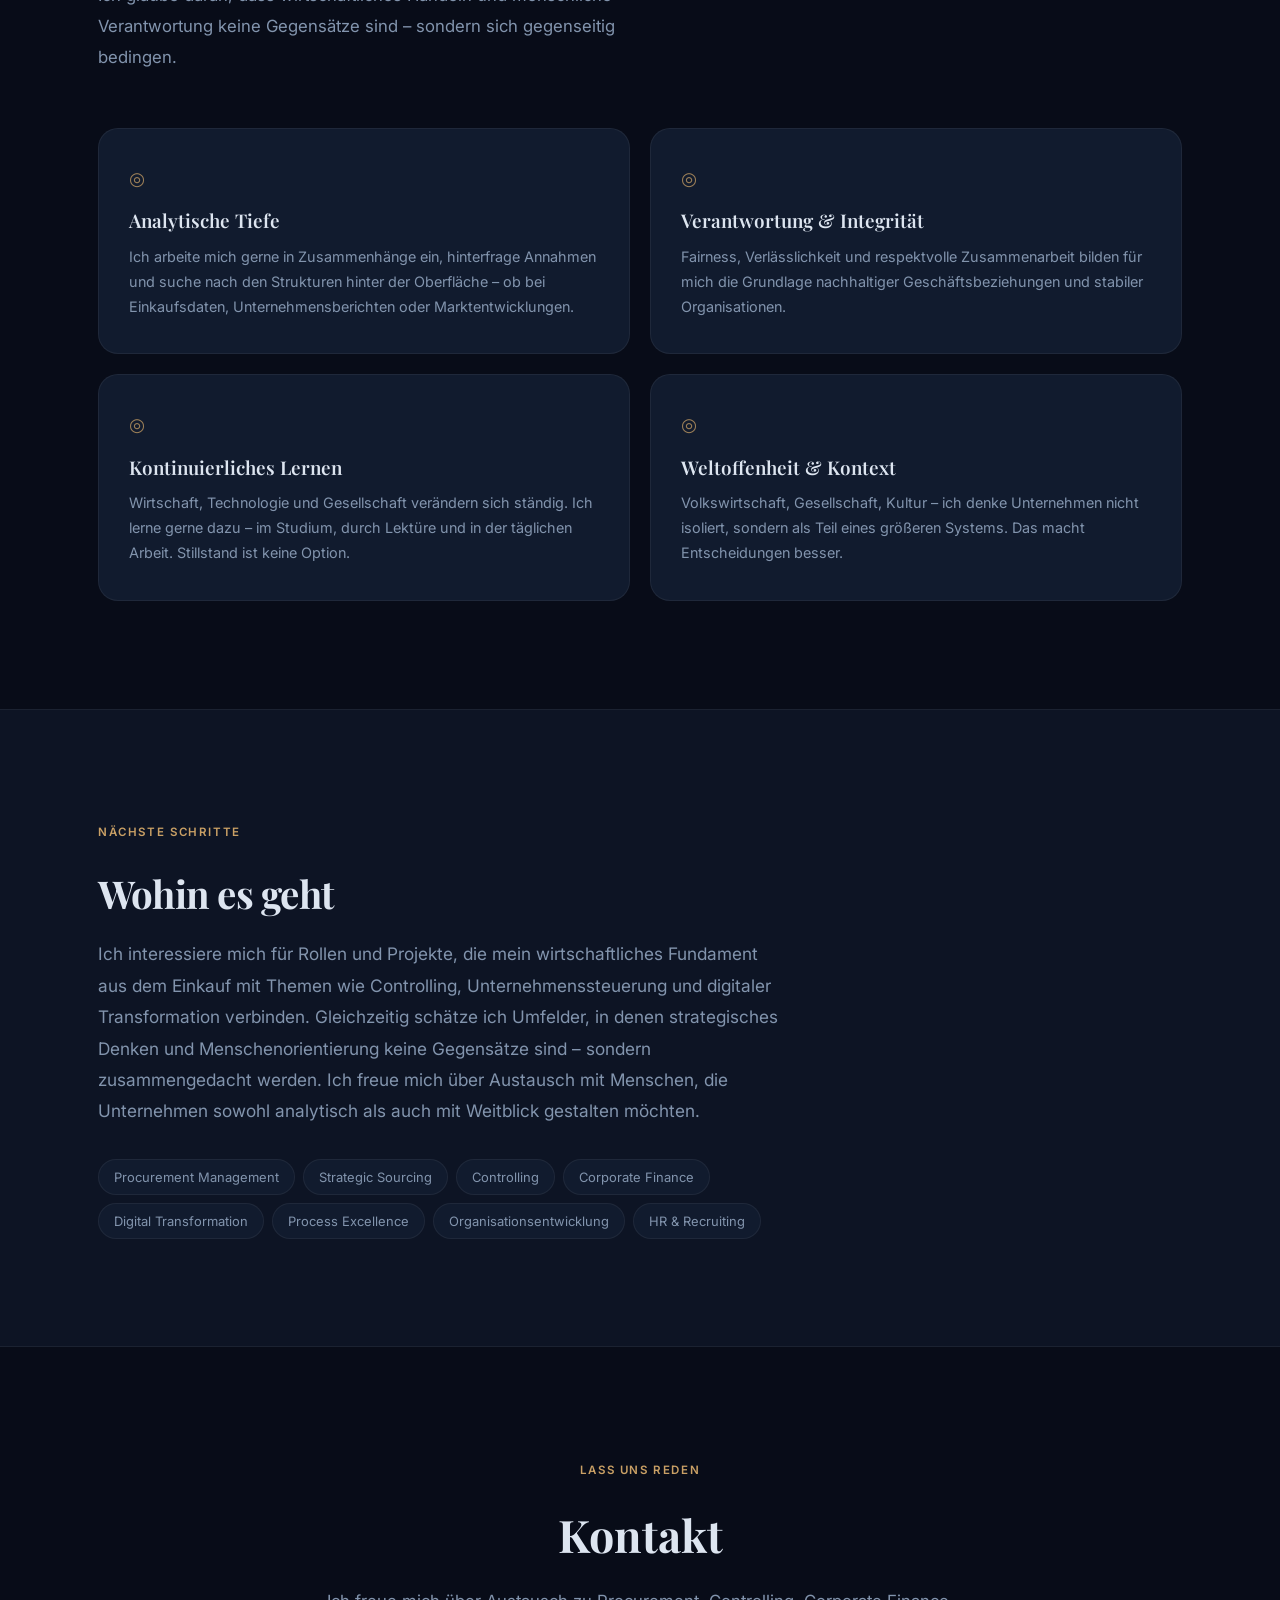
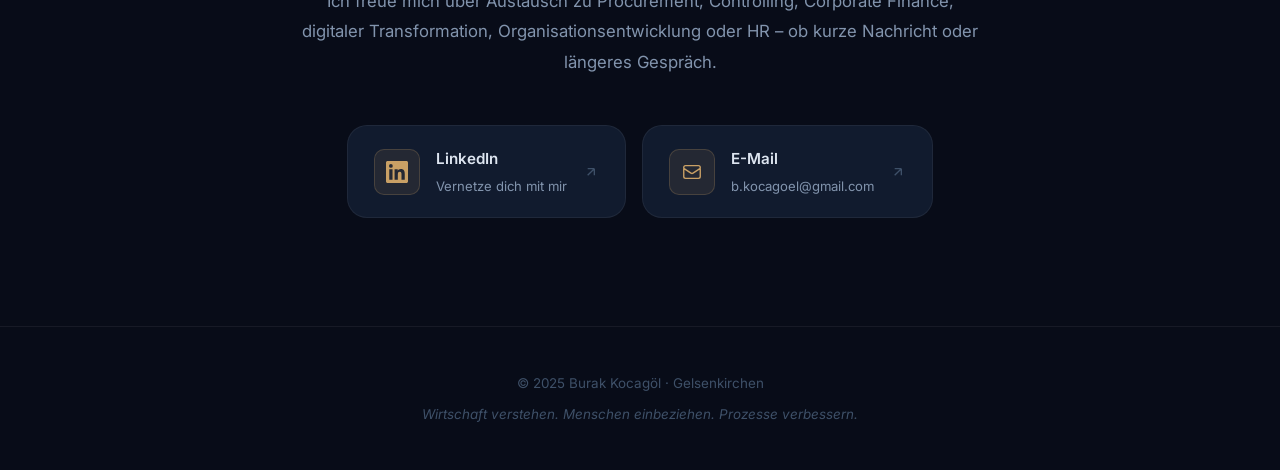
==== commit 56acaac1: "Inhaltliche Neuausrichtung: Procurement/Controlling/VWL-Fokus - Hero: neues Tagline mit Procurement," ====
--- a/index.html
+++ b/index.html
@@ -3,7 +3,7 @@
 <head>
     <meta charset="UTF-8" />
     <meta name="viewport" content="width=device-width, initial-scale=1.0" />
-    <meta name="description" content="Burak Kocagöl – Einkäufer bei E.ON, Business-Administration-Student und leidenschaftlicher Denker an der Schnittstelle von HR, Organisationsentwicklung und digitaler Transformation." />
+    <meta name="description" content="Burak Kocagöl – Strategischer Einkäufer bei E.ON, Business-Administration-Student mit Interesse an Procurement, Controlling, Corporate Finance, Digitalisierung und Organisationsentwicklung." />
     <title>Burak Kocagöl</title>
 
     <link rel="preconnect" href="https://fonts.googleapis.com" />
@@ -52,11 +52,11 @@
                 <em>Kocagöl</em>
             </h1>
             <p class="hero-tagline">
-                Einkäufer bei E.ON &nbsp;·&nbsp; Business Administration &nbsp;·&nbsp; HR, Organisationsentwicklung &amp; Digitale Transformation
+                Strategischer Einkäufer bei E.ON &nbsp;·&nbsp; Business Administration &nbsp;·&nbsp; Procurement &middot; Controlling &middot; Digitalisierung
             </p>
             <p class="hero-intro">
-                Ich denke in Prozessen, fühle in Menschen – und halte die Schnittstelle
-                zwischen beidem für das Spannendste, was eine moderne Organisation zu bieten hat.
+                Ich denke in Strukturen, handle in Prozessen und finde Wirtschaft dann am spannendsten,
+                wenn Zahlen, Menschen und Technologie zusammenkommen.
             </p>
             <div class="hero-actions">
                 <a href="https://www.linkedin.com/in/burak-kocagoel/"
@@ -82,33 +82,37 @@
         <div class="container">
             <header class="section-header reveal">
                 <span class="eyebrow">Über mich</span>
-                <h2 class="section-title">Mensch. Denker. Profi.</h2>
+                <h2 class="section-title">Wirtschaft. Menschen. Kontext.</h2>
             </header>
             <div class="about-grid">
                 <div class="about-text reveal">
                     <p>
                         Ich bin Burak, aufgewachsen in Gelsenkirchen mit türkischen Wurzeln.
-                        Diese Herkunft hat mir früh beigebracht, differenziert zu denken,
-                        verschiedene Perspektiven einzunehmen und Menschen wirklich zuzuhören.
+                        Verschiedene Kulturen und Perspektiven zu kennen hat mir früh beigebracht,
+                        analytisch zu denken, Zusammenhänge zu erkennen und Menschen zuzuhören.
                     </p>
                     <p>
                         Beruflich bin ich seit Jahren im strategischen und operativen Einkauf zu Hause –
                         aktuell als Einkäufer im Zentraleinkauf der <strong>E.ON SE</strong> in Essen.
+                        Was mich dabei antreibt, geht über den Einkauf selbst hinaus:
+                        Wie werden unternehmerische Entscheidungen getroffen?
+                        Wie beeinflusst Controlling die Steuerung eines Konzerns?
+                        Wie verändert Digitalisierung Prozesse, Strukturen und ganze Branchen?
                         Parallel studiere ich <strong>Business Administration an der FOM Hochschule</strong>
-                        und beschäftige mich intensiv mit dem, was mich antreibt:
-                        HR, Recruiting, Unternehmenskultur und die Frage,
-                        wie Organisationen Bedingungen schaffen, in denen Menschen wirklich aufblühen.
+                        und vertiefe dabei bewusst Themen, die mein berufliches Bild abrunden:
+                        Unternehmenssteuerung, Corporate Finance, Volkswirtschaft –
+                        und die Frage, wie Organisationen Menschen und Strategie zusammenbringen.
                     </p>
                     <p>
-                        Mich interessiert die Schnittstelle: zwischen Prozessen und Menschen,
-                        zwischen Wirtschaft und Gesellschaft, zwischen dem, wie Arbeit ist –
-                        und dem, wie sie sein könnte.
+                        Mich interessiert die Schnittstelle: zwischen Zahlen und Menschen,
+                        zwischen Prozessen und Strategie, zwischen dem, wie Unternehmen funktionieren –
+                        und dem, wie sie besser werden könnten.
                     </p>
                 </div>
                 <div class="about-stats reveal">
                     <div class="stat-card">
                         <span class="stat-num">6+</span>
-                        <span class="stat-label">Jahre Berufserfahrung im Einkauf</span>
+                        <span class="stat-label">Jahre Berufserfahrung im strategischen Einkauf</span>
                     </div>
                     <div class="stat-card">
                         <span class="stat-num">EIPM</span>
@@ -120,7 +124,7 @@
                     </div>
                     <div class="stat-card">
                         <span class="stat-num">∞</span>
-                        <span class="stat-label">Neugier auf Menschen &amp; Ideen</span>
+                        <span class="stat-label">Neugier auf Wirtschaft &amp; Zusammenhänge</span>
                     </div>
                 </div>
             </div>
@@ -135,43 +139,58 @@
             <header class="section-header reveal">
                 <span class="eyebrow">Wofür ich brenne</span>
                 <h2 class="section-title">Berufliche Schwerpunkte</h2>
-                <p class="section-sub">HR und Organisationsentwicklung sind meine Leidenschaft. Procurement ist mein Handwerk.</p>
+                <p class="section-sub">Procurement ist mein Fundament. Wirtschaft, Controlling und digitale Prozesse sind mein Horizont.</p>
             </header>
             <div class="focus-grid">
 
                 <article class="focus-card reveal">
                     <span class="focus-sym" aria-hidden="true">
                         <svg width="22" height="22" viewBox="0 0 24 24" fill="none" stroke="currentColor" stroke-width="1.5" stroke-linecap="round" stroke-linejoin="round">
-                            <path d="M17 21v-2a4 4 0 0 0-4-4H5a4 4 0 0 0-4 4v2"/><circle cx="9" cy="7" r="4"/>
-                            <path d="M23 21v-2a4 4 0 0 0-3-3.87"/><path d="M16 3.13a4 4 0 0 1 0 7.75"/>
+                            <path d="M21 16V8a2 2 0 0 0-1-1.73l-7-4a2 2 0 0 0-2 0l-7 4A2 2 0 0 0 3 8v8a2 2 0 0 0 1 1.73l7 4a2 2 0 0 0 2 0l7-4A2 2 0 0 0 21 16z"/>
+                            <polyline points="3.27 6.96 12 12.01 20.73 6.96"/>
+                            <line x1="12" y1="22.08" x2="12" y2="12"/>
                         </svg>
                     </span>
-                    <h3>HR &amp; Recruiting</h3>
-                    <p>Wie Organisationen die richtigen Menschen finden, ansprechen und langfristig begeistern –
-                    für mich einer der wirkungsvollsten Hebel moderner Unternehmensführung.</p>
+                    <h3>Procurement &amp; Supply Chain</h3>
+                    <p>Strategischer und operativer Einkauf, Ausschreibungen, Lieferantenmanagement
+                    und Vertragsgestaltung – mit mehrjähriger SAP-Expertise im Konzernumfeld von E.ON und Bilfinger.</p>
                 </article>
 
                 <article class="focus-card reveal">
                     <span class="focus-sym" aria-hidden="true">
                         <svg width="22" height="22" viewBox="0 0 24 24" fill="none" stroke="currentColor" stroke-width="1.5" stroke-linecap="round" stroke-linejoin="round">
-                            <polygon points="12 2 15.09 8.26 22 9.27 17 14.14 18.18 21.02 12 17.77 5.82 21.02 7 14.14 2 9.27 8.91 8.26 12 2"/>
+                            <line x1="18" y1="20" x2="18" y2="10"/><line x1="12" y1="20" x2="12" y2="4"/>
+                            <line x1="6" y1="20" x2="6" y2="14"/>
+                            <line x1="2" y1="20" x2="22" y2="20"/>
                         </svg>
                     </span>
-                    <h3>Candidate Experience</h3>
-                    <p>Jeder Kontaktpunkt im Bewerbungsprozess ist ein Statement über die Kultur eines Unternehmens –
-                    und beeinflusst, welche Talente sich für oder gegen es entscheiden.</p>
+                    <h3>Controlling &amp; Unternehmenssteuerung</h3>
+                    <p>Wie Kennzahlen, Budgets und Performance-Management die Entscheidungen
+                    in Unternehmen lenken – ein Thema, das mich im Studium und beruflich zunehmend beschäftigt.</p>
                 </article>
 
                 <article class="focus-card reveal">
                     <span class="focus-sym" aria-hidden="true">
                         <svg width="22" height="22" viewBox="0 0 24 24" fill="none" stroke="currentColor" stroke-width="1.5" stroke-linecap="round" stroke-linejoin="round">
-                            <circle cx="12" cy="8" r="6"/>
-                            <path d="M15.477 12.89L17 22l-5-3-5 3 1.523-9.11"/>
+                            <circle cx="12" cy="12" r="10"/>
+                            <line x1="2" y1="12" x2="22" y2="12"/>
+                            <path d="M12 2a15.3 15.3 0 0 1 4 10 15.3 15.3 0 0 1-4 10 15.3 15.3 0 0 1-4-10 15.3 15.3 0 0 1 4-10z"/>
                         </svg>
                     </span>
-                    <h3>Employer Branding</h3>
-                    <p>Authentisches Employer Branding entsteht von innen heraus –
-                    durch Kultur, Kommunikation und echte Erlebnisse, nicht durch Hochglanz-Kampagnen.</p>
+                    <h3>Corporate Finance &amp; Volkswirtschaft</h3>
+                    <p>Finanzmärkte, Kapitalstruktur, makroökonomische Zusammenhänge –
+                    ich verstehe Unternehmen als Teil eines größeren wirtschaftlichen Systems.</p>
+                </article>
+
+                <article class="focus-card reveal">
+                    <span class="focus-sym" aria-hidden="true">
+                        <svg width="22" height="22" viewBox="0 0 24 24" fill="none" stroke="currentColor" stroke-width="1.5" stroke-linecap="round" stroke-linejoin="round">
+                            <polygon points="13 2 3 14 12 14 11 22 21 10 12 10 13 2"/>
+                        </svg>
+                    </span>
+                    <h3>Digitalisierung &amp; Prozessoptimierung</h3>
+                    <p>Wie digitale Technologien und KI Einkaufs-, Finanz- und HR-Prozesse
+                    schlanker und wirkungsvoller machen – ohne das Wesentliche zu verlieren.</p>
                 </article>
 
                 <article class="focus-card reveal">
@@ -183,33 +202,21 @@
                             <path d="M12 6v4M5 18v-4h14v4M12 10v4"/>
                         </svg>
                     </span>
-                    <h3>Organisationsentwicklung</h3>
-                    <p>Wie Strukturen, Kultur und Führung zusammenwirken, um Unternehmen anpassungsfähig,
-                    leistungsstark und menschlich zu gestalten.</p>
+                    <h3>Organisationsentwicklung &amp; Strategie</h3>
+                    <p>Wie Strukturen, Prozesse und Kultur so gestaltet werden, dass Unternehmen
+                    strategisch handlungsfähig bleiben – und Menschen ihr Bestes einbringen können.</p>
                 </article>
 
                 <article class="focus-card reveal">
                     <span class="focus-sym" aria-hidden="true">
                         <svg width="22" height="22" viewBox="0 0 24 24" fill="none" stroke="currentColor" stroke-width="1.5" stroke-linecap="round" stroke-linejoin="round">
-                            <path d="M21 16V8a2 2 0 0 0-1-1.73l-7-4a2 2 0 0 0-2 0l-7 4A2 2 0 0 0 3 8v8a2 2 0 0 0 1 1.73l7 4a2 2 0 0 0 2 0l7-4A2 2 0 0 0 21 16z"/>
-                            <polyline points="3.27 6.96 12 12.01 20.73 6.96"/>
-                            <line x1="12" y1="22.08" x2="12" y2="12"/>
+                            <path d="M17 21v-2a4 4 0 0 0-4-4H5a4 4 0 0 0-4 4v2"/><circle cx="9" cy="7" r="4"/>
+                            <path d="M23 21v-2a4 4 0 0 0-3-3.87"/><path d="M16 3.13a4 4 0 0 1 0 7.75"/>
                         </svg>
                     </span>
-                    <h3>Procurement &amp; Supply Chain</h3>
-                    <p>P2P-Prozesse, Ausschreibungen und strategisches Lieferantenmanagement –
-                    mein berufliches Fundament mit SAP-Expertise im Konzernumfeld.</p>
-                </article>
-
-                <article class="focus-card reveal">
-                    <span class="focus-sym" aria-hidden="true">
-                        <svg width="22" height="22" viewBox="0 0 24 24" fill="none" stroke="currentColor" stroke-width="1.5" stroke-linecap="round" stroke-linejoin="round">
-                            <polygon points="13 2 3 14 12 14 11 22 21 10 12 10 13 2"/>
-                        </svg>
-                    </span>
-                    <h3>Digitale Transformation</h3>
-                    <p>Wie Technologie – einschließlich KI – Organisationen und HR-Prozesse unterstützen kann,
-                    ohne das Menschliche dabei zu verdrängen.</p>
+                    <h3>HR, Recruiting &amp; Employer Branding</h3>
+                    <p>Candidate Experience, Kommunikation im Recruiting und authentisches Employer Branding –
+                    Themen, die ich akademisch vertiefe und die mein Bild von guter Unternehmensführung ergänzen.</p>
                 </article>
 
             </div>
@@ -227,46 +234,49 @@
             </header>
             <div class="skills-grid">
                 <div class="skills-group reveal">
-                    <h3 class="skills-label">Fachlich</h3>
+                    <h3 class="skills-label">Einkauf &amp; Beschaffung</h3>
                     <div class="tags">
+                        <span class="tag">Strategischer Einkauf</span>
                         <span class="tag">SAP / P2P-Prozesse</span>
-                        <span class="tag">Einkauf &amp; Ausschreibungen</span>
+                        <span class="tag">Ausschreibungen</span>
                         <span class="tag">Vertragsmanagement</span>
                         <span class="tag">Lieferantenmanagement</span>
-                        <span class="tag">MS Office</span>
                         <span class="tag">EIPM Professional Buyer</span>
+                        <span class="tag">Kostenkontrolle</span>
+                    </div>
+                </div>
+                <div class="skills-group reveal">
+                    <h3 class="skills-label">Wirtschaft &amp; Finanzen</h3>
+                    <div class="tags">
+                        <span class="tag">Controlling</span>
+                        <span class="tag">Corporate Finance</span>
+                        <span class="tag">Volkswirtschaftslehre</span>
+                        <span class="tag">Unternehmenssteuerung</span>
+                        <span class="tag">Wirtschaftliches Denken</span>
                         <span class="tag">Wissenschaftliches Arbeiten</span>
                     </div>
                 </div>
                 <div class="skills-group reveal">
-                    <h3 class="skills-label">Persönlich</h3>
+                    <h3 class="skills-label">Persönlich &amp; Methodisch</h3>
                     <div class="tags">
+                        <span class="tag">Analytisches Denken</span>
                         <span class="tag">Kommunikation</span>
-                        <span class="tag">Analytisches Denken</span>
                         <span class="tag">Stakeholder-Management</span>
                         <span class="tag">Prozessverständnis</span>
-                        <span class="tag">Empathie</span>
+                        <span class="tag">Eigeninitiative</span>
                         <span class="tag">Lernbereitschaft</span>
-                        <span class="tag">Eigeninitiative</span>
                     </div>
                 </div>
                 <div class="skills-group reveal">
-                    <h3 class="skills-label">Technologie &amp; Tools</h3>
+                    <h3 class="skills-label">Digital &amp; Sprachen</h3>
                     <div class="tags">
                         <span class="tag">KI-Tools (Claude, ChatGPT &amp; Co.)</span>
+                        <span class="tag">MS Office</span>
                         <span class="tag">Digitale Prozesse</span>
-                        <span class="tag">Projektarbeit</span>
-                        <span class="tag">Data-Driven Thinking</span>
-                    </div>
-                </div>
-                <div class="skills-group reveal">
-                    <h3 class="skills-label">Sprachen</h3>
-                    <div class="tags">
                         <span class="tag tag-hi">Deutsch – Muttersprache</span>
                         <span class="tag tag-hi">Englisch – verhandlungssicher</span>
                         <span class="tag">Türkisch – gut</span>
                         <span class="tag">Spanisch – Grundkenntnisse</span>
-                        <span class="tag">Französisch – Grundkenntnisse</span>
                     </div>
                 </div>
             </div>
@@ -290,12 +300,17 @@
                         <h3 class="tl-org">E.ON SE &middot; Essen</h3>
                         <p class="tl-role">Operativer &amp; Strategischer Einkäufer im Zentraleinkauf</p>
                         <p class="tl-desc">
-                            Im Zentraleinkauf eines der größten Energieunternehmen Europas verantworte ich
-                            den vollständigen P2P-Prozess für Warengruppen wie Marketing, Sales, Solar,
-                            Batteries und Commodities. Ich führe Ausschreibungen durch, steuere
-                            Lieferantenbeziehungen mit Blick auf Qualität und Nachhaltigkeit und bringe
-                            Einkaufsprozesse kontinuierlich voran – in enger Abstimmung mit internen
-                            Stakeholdern und Fachabteilungen im Konzernumfeld.
+                            Im Zentraleinkauf von E.ON SE verantworte ich den vollständigen
+                            P2P-Prozess für komplexe Warengruppen – von Marketing und Sales
+                            bis Solar, Batteries und Commodities. Ich steuere Ausschreibungen,
+                            evaluiere Angebote nach wirtschaftlichen und qualitativen Kriterien
+                            und entwickle Lieferantenbeziehungen strategisch weiter.
+                            Mein Fokus liegt auf messbarem Mehrwert: durch datengestützte
+                            Entscheidungen, konsequente Kostenoptimierung und ein klares
+                            Verständnis für wirtschaftliche Abhängigkeiten im Konzernumfeld.
+                            Die enge Zusammenarbeit mit internen Stakeholdern aus Finanzen,
+                            Recht und Fachabteilungen schärft dabei täglich meinen Blick
+                            für bereichsübergreifende Zusammenhänge.
                         </p>
                     </div>
                 </li>
@@ -306,10 +321,10 @@
                         <h3 class="tl-org">Bilfinger Arnholdt GmbH &middot; Gelsenkirchen</h3>
                         <p class="tl-role">Operativer &amp; Strategischer Einkäufer im Zentraleinkauf</p>
                         <p class="tl-desc">
-                            Eigenverantwortliche Steuerung des operativen Einkaufs: von der strategischen
-                            Lieferantenauswahl über Angebotsverhandlungen bis zum Vertragsmanagement.
-                            Ich habe Bestellprozesse optimiert und durch souveräne Nachverhandlungen
-                            zur Kostenkontrolle beigetragen.
+                            Eigenverantwortliche Steuerung des operativen Einkaufs:
+                            strategische Lieferantenauswahl, Angebotsverhandlungen und Vertragsmanagement.
+                            Durch gezielte Prozessoptimierungen und souveräne Nachverhandlungen
+                            habe ich zur Kostenkontrolle und Effizienzsteigerung im Unternehmen beigetragen.
                         </p>
                     </div>
                 </li>
@@ -345,9 +360,10 @@
                         <h3>FOM Hochschule für Oekonomie &amp; Management</h3>
                         <p class="edu-degree">Bachelor of Arts · Business Administration</p>
                         <p class="edu-text">
-                            Berufsbegleitendes Studium, das ich parallel zu meiner Vollzeittätigkeit
-                            bei E.ON absolviere. Thematische Schwerpunkte liegen bewusst an der
-                            Schnittstelle von HR, Unternehmenskultur und digitaler Transformation.
+                            Berufsbegleitendes Studium, das ich parallel zu meiner Tätigkeit bei E.ON absolviere.
+                            Thematische Schwerpunkte: Unternehmenssteuerung, Controlling,
+                            Corporate Finance, Volkswirtschaft – sowie Organisationsentwicklung
+                            und digitale Transformation.
                         </p>
                     </div>
                     <div class="edu-card reveal">
@@ -365,24 +381,26 @@
                     <div class="proj-item">
                         <span class="proj-tag">Seminararbeit</span>
                         <h4>Wir-Kultur am Arbeitsplatz</h4>
-                        <p>Analyse kollektiver Identität und ihrer Wirkung auf Unternehmenskultur,
-                        Zusammenhalt und Leistungsfähigkeit moderner Organisationen.
-                        Anhand von Literaturanalyse und Fallbeispielen wurde untersucht,
-                        wie Führung und Kommunikation das Zugehörigkeitsgefühl aktiv gestalten können.</p>
+                        <p>Untersuchung kollektiver Identität und ihrer Wirkung auf Unternehmenskultur
+                        und Organisationsleistung. Anhand von Literaturanalyse und Fallbeispielen
+                        wurde analysiert, wie Führung und Kommunikation den Zusammenhalt
+                        in modernen Unternehmen aktiv gestalten können.</p>
                     </div>
                     <div class="proj-item">
                         <span class="proj-tag">Seminararbeit</span>
                         <h4>KI-gestütztes Onboarding</h4>
-                        <p>Untersuchung, wie KI-Technologien den Einstiegsprozess neuer Mitarbeiter:innen
-                        individualisieren und beschleunigen können – ohne den menschlichen Kontakt zu ersetzen.
-                        Mit Fokus auf praxisnahe Handlungsempfehlungen für HR-Abteilungen.</p>
+                        <p>Analyse des Potenzials von KI-Technologien zur Optimierung von
+                        Onboarding-Prozessen in Unternehmen. Dabei standen Effizienzgewinn,
+                        Prozessqualität und praktische Umsetzbarkeit im Vordergrund –
+                        mit konkreten Handlungsempfehlungen für Entscheidungsträger.</p>
                     </div>
                     <div class="proj-item proj-planned">
                         <span class="proj-tag proj-tag-dim">Bachelorarbeit · ab 2026</span>
-                        <h4>Kommunikation in der Bewerbungsphase des Recruitings als Einflussfaktor auf Candidate Experience und Employer Branding – eine qualitative Untersuchung aus HR- und Bewerbersicht</h4>
-                        <p>Untersuchung des Einflusses von Kommunikation auf die Bewerbererfahrung
-                        sowie Ableitung praxisnaher Handlungsempfehlungen für Employer Branding
-                        und Recruiting.</p>
+                        <h4>Kommunikation in der Bewerbungsphase des Recruitings als Einflussfaktor auf Candidate Experience und Employer Branding</h4>
+                        <p>Qualitative Untersuchung aus HR- und Bewerbersicht.
+                        Ziel ist die Ableitung praxisnaher Handlungsempfehlungen,
+                        die Unternehmen helfen, Recruiting-Kommunikation als strategisches
+                        Instrument für Employer Branding zu verstehen und einzusetzen.</p>
                     </div>
                 </div>
             </div>
@@ -399,26 +417,28 @@
                 <h2 class="section-title">Research Interests</h2>
                 <p class="section-sub">
                     Themen, die mich akademisch und beruflich antreiben –
-                    und die ich in Studium und Bachelorarbeit weiter vertiefen möchte.
+                    quer durch Wirtschaft, Digitalisierung und Menschen.
                 </p>
             </header>
             <div class="research-tags reveal">
+                <span class="research-tag">Strategic Procurement</span>
+                <span class="research-tag">Supply Chain Management</span>
+                <span class="research-tag">Controlling &amp; Performance Management</span>
+                <span class="research-tag">Corporate Finance</span>
+                <span class="research-tag">Volkswirtschaftslehre</span>
+                <span class="research-tag">Digital Transformation</span>
+                <span class="research-tag">Process Optimization</span>
+                <span class="research-tag">AI in Business</span>
+                <span class="research-tag">Organizational Development</span>
                 <span class="research-tag">Candidate Experience</span>
                 <span class="research-tag">Employer Branding</span>
-                <span class="research-tag">Recruiting Communication</span>
-                <span class="research-tag">Organizational Culture</span>
-                <span class="research-tag">Organizational Development</span>
-                <span class="research-tag">Digital HR</span>
-                <span class="research-tag">People &amp; Culture</span>
-                <span class="research-tag">AI in Human Resources</span>
-                <span class="research-tag">Onboarding Experience</span>
-                <span class="research-tag">Qualitative Forschung</span>
-            </div>
-        </div>
-    </section>
-
-    <!-- ══════════════════════════════════════
-         WERTE & INTERESSEN
+                <span class="research-tag">Recruiting &amp; HR</span>
+            </div>
+        </div>
+    </section>
+
+    <!-- ══════════════════════════════════════
+         WERTE & HALTUNG
     ══════════════════════════════════════ -->
     <section id="werte" class="section">
         <div class="container">
@@ -426,34 +446,38 @@
                 <span class="eyebrow">Was mich leitet</span>
                 <h2 class="section-title">Werte &amp; Haltung</h2>
                 <p class="section-sub">
-                    Arbeit ist für mich nie nur Arbeit – sie ist eingebettet in Gesellschaft,
-                    Kultur und das, was wir als Menschen brauchen.
+                    Ich glaube daran, dass wirtschaftliches Handeln und menschliche Verantwortung
+                    keine Gegensätze sind – sondern sich gegenseitig bedingen.
                 </p>
             </header>
             <div class="values-grid">
                 <div class="value-card reveal">
                     <span class="value-sym" aria-hidden="true">◎</span>
-                    <h3>Menschenorientierung</h3>
-                    <p>Gute Systeme richten sich am Menschen aus – das gilt für Prozesse,
-                    für Technologie und für Unternehmenskultur gleichermaßen.</p>
+                    <h3>Analytische Tiefe</h3>
+                    <p>Ich arbeite mich gerne in Zusammenhänge ein, hinterfrage Annahmen
+                    und suche nach den Strukturen hinter der Oberfläche –
+                    ob bei Einkaufsdaten, Unternehmensberichten oder Marktentwicklungen.</p>
                 </div>
                 <div class="value-card reveal">
                     <span class="value-sym" aria-hidden="true">◎</span>
                     <h3>Verantwortung &amp; Integrität</h3>
-                    <p>Fairness, Offenheit und respektvolle Zusammenarbeit bilden für mich
-                    die Grundlage nachhaltiger Organisationen – und persönlicher Glaubwürdigkeit.</p>
+                    <p>Fairness, Verlässlichkeit und respektvolle Zusammenarbeit bilden
+                    für mich die Grundlage nachhaltiger Geschäftsbeziehungen
+                    und stabiler Organisationen.</p>
                 </div>
                 <div class="value-card reveal">
                     <span class="value-sym" aria-hidden="true">◎</span>
-                    <h3>Reflexion &amp; Wachstum</h3>
-                    <p>Ich hinterfrage gerne – mich selbst, Prozesse, Annahmen.
-                    Nicht um Widerspruch zu säen, sondern um zu verstehen und besser zu werden.</p>
+                    <h3>Kontinuierliches Lernen</h3>
+                    <p>Wirtschaft, Technologie und Gesellschaft verändern sich ständig.
+                    Ich lerne gerne dazu – im Studium, durch Lektüre und in der täglichen Arbeit.
+                    Stillstand ist keine Option.</p>
                 </div>
                 <div class="value-card reveal">
                     <span class="value-sym" aria-hidden="true">◎</span>
-                    <h3>Neugier &amp; Weltoffenheit</h3>
-                    <p>Politik, Philosophie, Technologie, Kultur – ich lese, höre und denke viel.
-                    Diese Breite hilft mir, Arbeit in größere Zusammenhänge einzubetten.</p>
+                    <h3>Weltoffenheit &amp; Kontext</h3>
+                    <p>Volkswirtschaft, Gesellschaft, Kultur –
+                    ich denke Unternehmen nicht isoliert, sondern als Teil eines
+                    größeren Systems. Das macht Entscheidungen besser.</p>
                 </div>
             </div>
         </div>
@@ -468,19 +492,23 @@
                 <span class="eyebrow">Nächste Schritte</span>
                 <h2 class="outlook-title">Wohin es geht</h2>
                 <p class="outlook-text">
-                    Ich interessiere mich besonders für Positionen und Projekte an der Schnittstelle
-                    von HR, Recruiting, Organisationsentwicklung und digitaler Transformation –
-                    Bereiche, in denen Menschen, Prozesse und Kultur zusammengedacht werden.
-                    Ich freue mich über den Austausch mit Menschen, die moderne Arbeitswelten
-                    aktiv gestalten und dabei sowohl strategisch als auch menschlich denken möchten.
+                    Ich interessiere mich für Rollen und Projekte, die mein wirtschaftliches
+                    Fundament aus dem Einkauf mit Themen wie Controlling, Unternehmenssteuerung
+                    und digitaler Transformation verbinden. Gleichzeitig schätze ich Umfelder,
+                    in denen strategisches Denken und Menschenorientierung
+                    keine Gegensätze sind – sondern zusammengedacht werden.
+                    Ich freue mich über Austausch mit Menschen, die Unternehmen
+                    sowohl analytisch als auch mit Weitblick gestalten möchten.
                 </p>
                 <div class="outlook-tags">
-                    <span class="tag">HR &amp; People Operations</span>
-                    <span class="tag">Talent Acquisition</span>
+                    <span class="tag">Procurement Management</span>
+                    <span class="tag">Strategic Sourcing</span>
+                    <span class="tag">Controlling</span>
+                    <span class="tag">Corporate Finance</span>
+                    <span class="tag">Digital Transformation</span>
+                    <span class="tag">Process Excellence</span>
                     <span class="tag">Organisationsentwicklung</span>
-                    <span class="tag">Recruiting</span>
-                    <span class="tag">Employer Branding</span>
-                    <span class="tag">Change Management</span>
+                    <span class="tag">HR &amp; Recruiting</span>
                 </div>
             </div>
         </div>
@@ -495,8 +523,8 @@
                 <span class="eyebrow">Lass uns reden</span>
                 <h2 class="contact-title">Kontakt</h2>
                 <p class="contact-body">
-                    Ich freue mich über Austausch zu HR, Recruiting, Candidate Experience,
-                    Unternehmenskultur, Digitalisierung oder moderner Arbeitswelt –
+                    Ich freue mich über Austausch zu Procurement, Controlling, Corporate Finance,
+                    digitaler Transformation, Organisationsentwicklung oder HR –
                     ob kurze Nachricht oder längeres Gespräch.
                 </p>
                 <div class="contact-links">
@@ -536,7 +564,7 @@
     <footer class="footer">
         <div class="container">
             <p>&copy; 2025 Burak Kocagöl &middot; Gelsenkirchen</p>
-            <p class="footer-sub">Zwischen Wirtschaft, Menschen und Zukunft.</p>
+            <p class="footer-sub">Wirtschaft verstehen. Menschen einbeziehen. Prozesse verbessern.</p>
         </div>
     </footer>
 
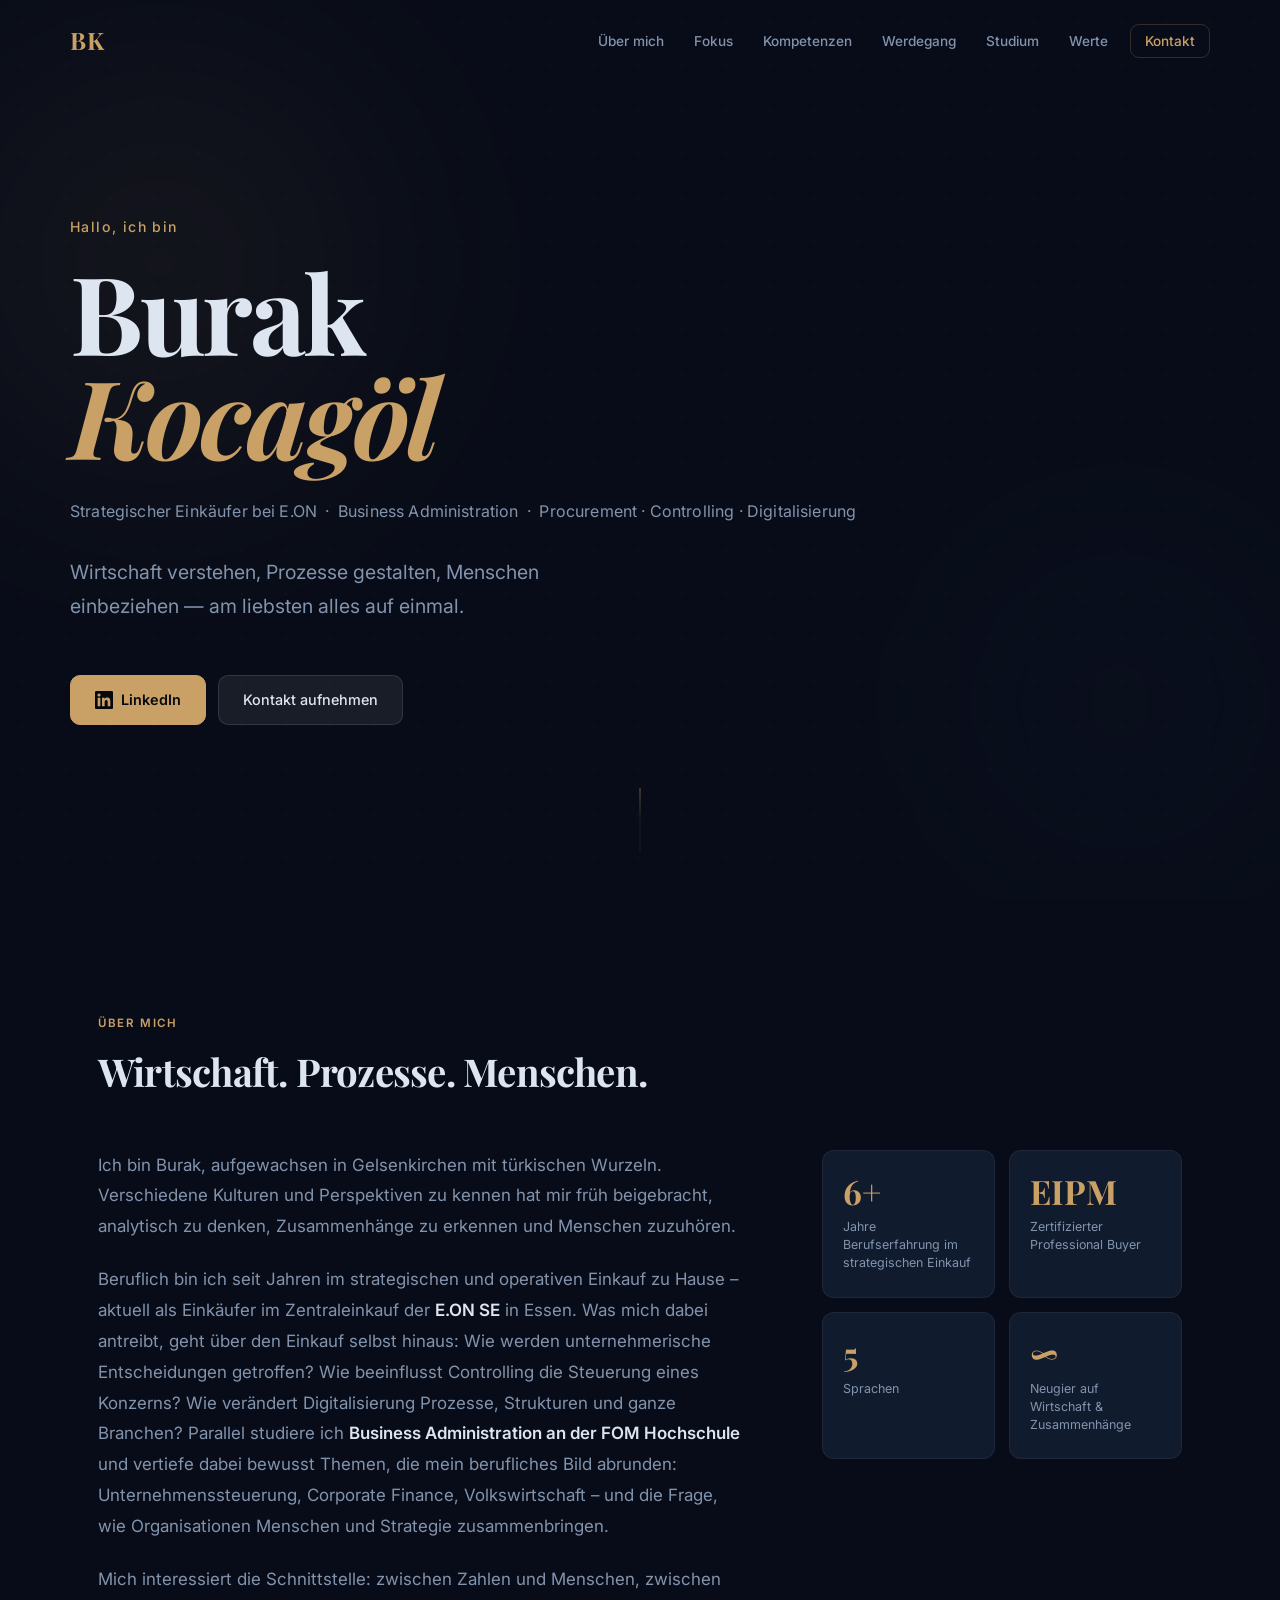
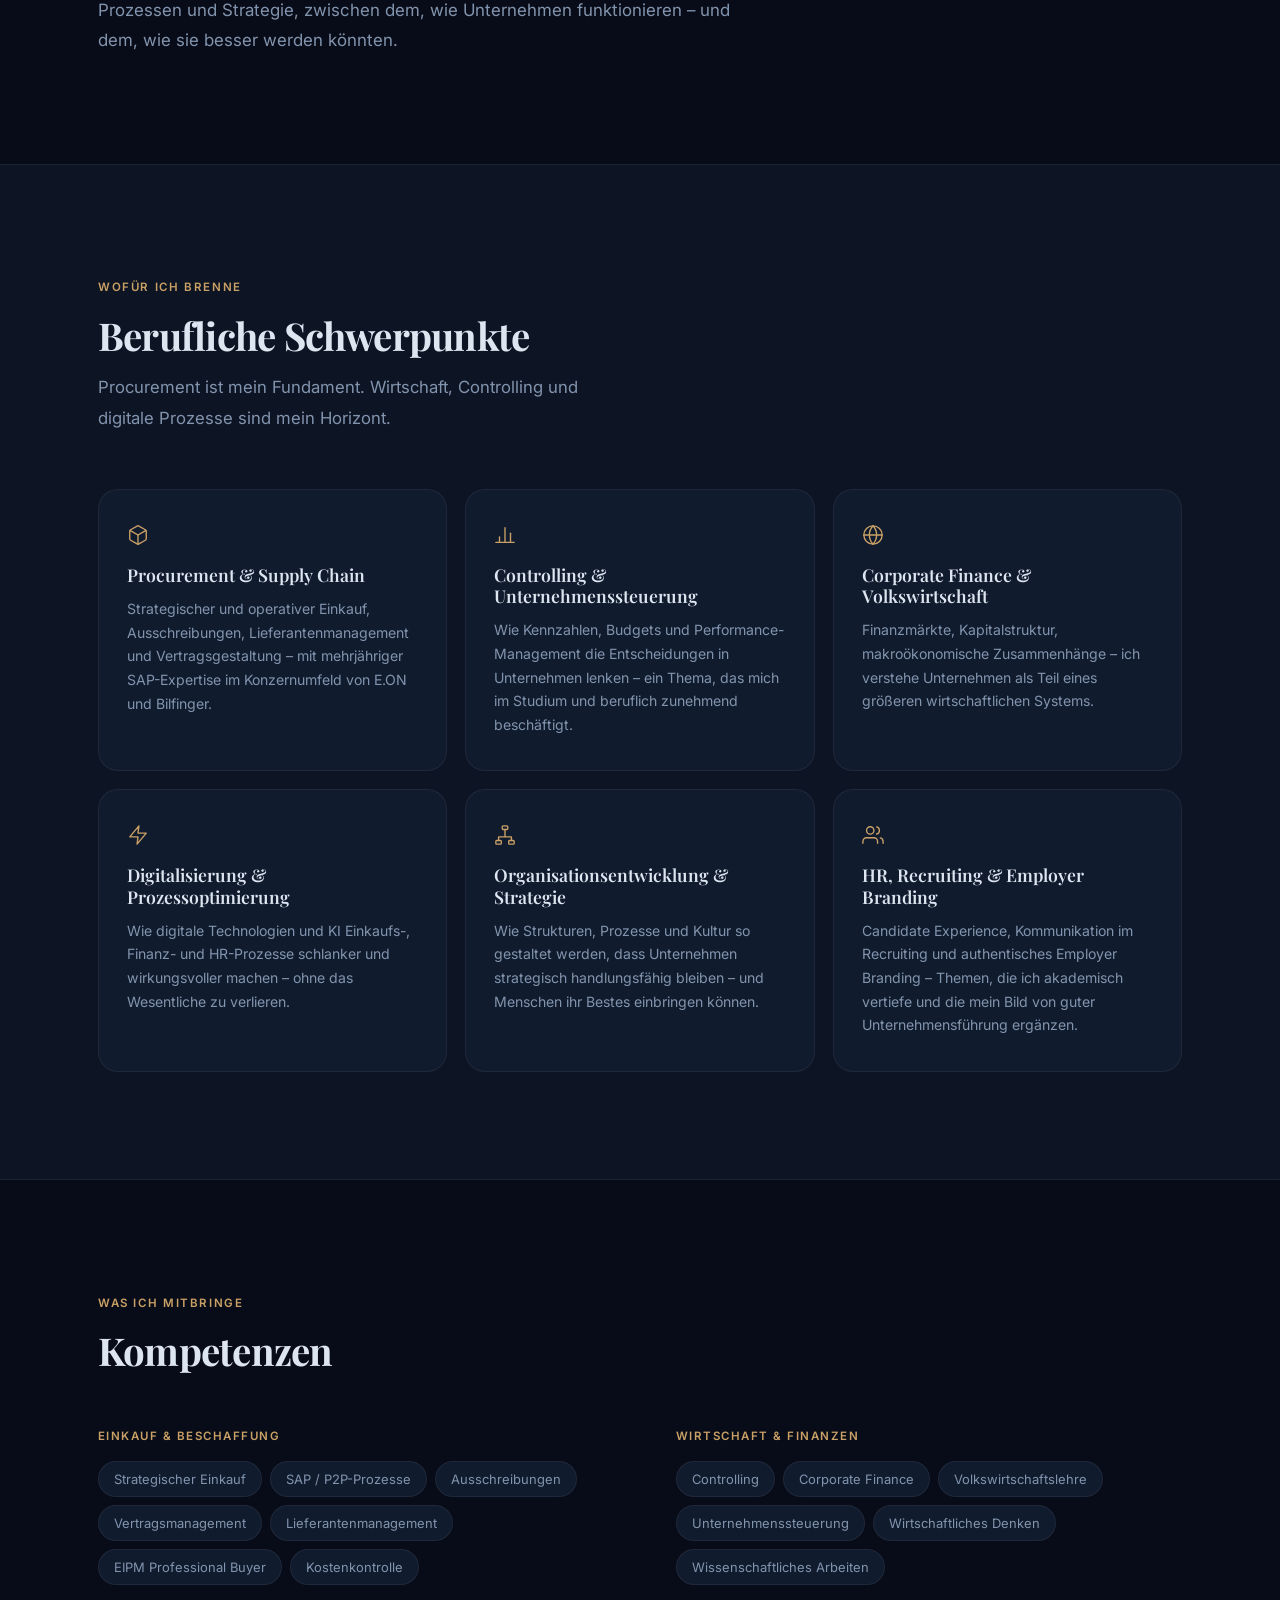
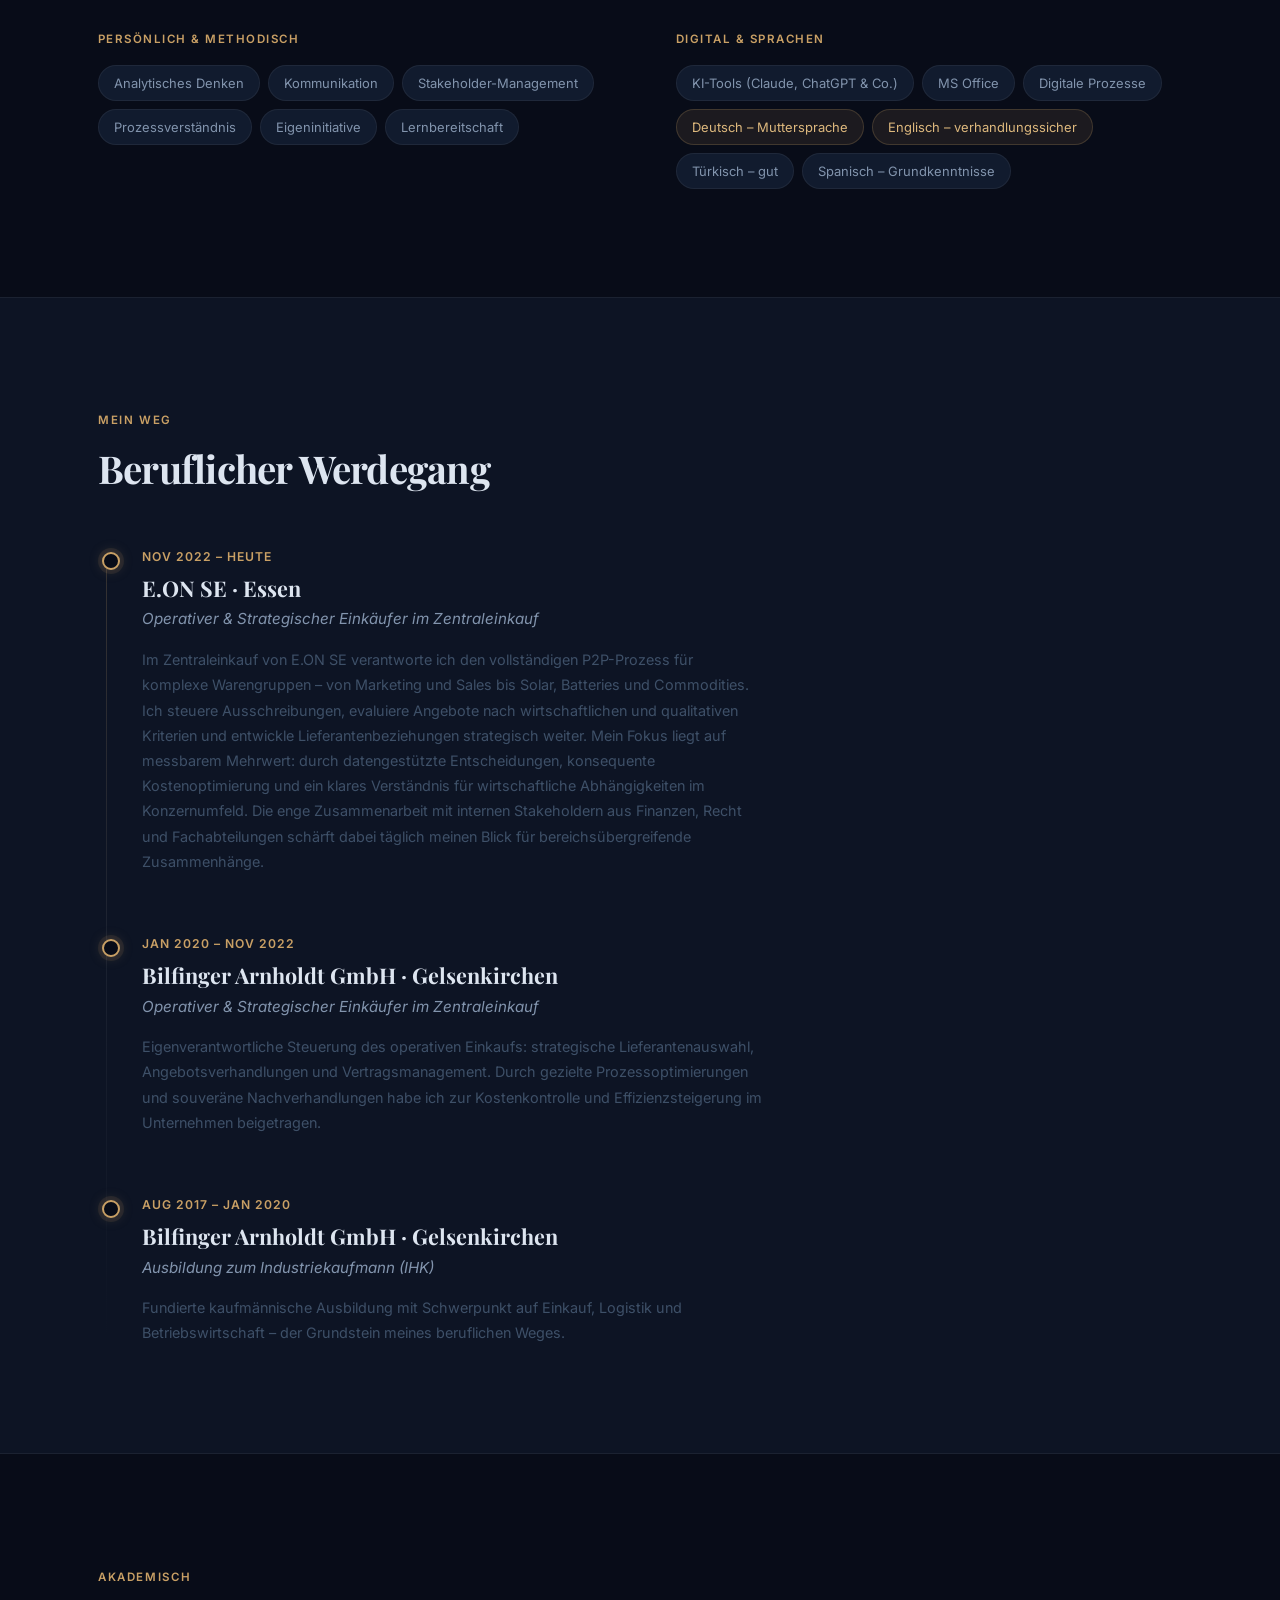
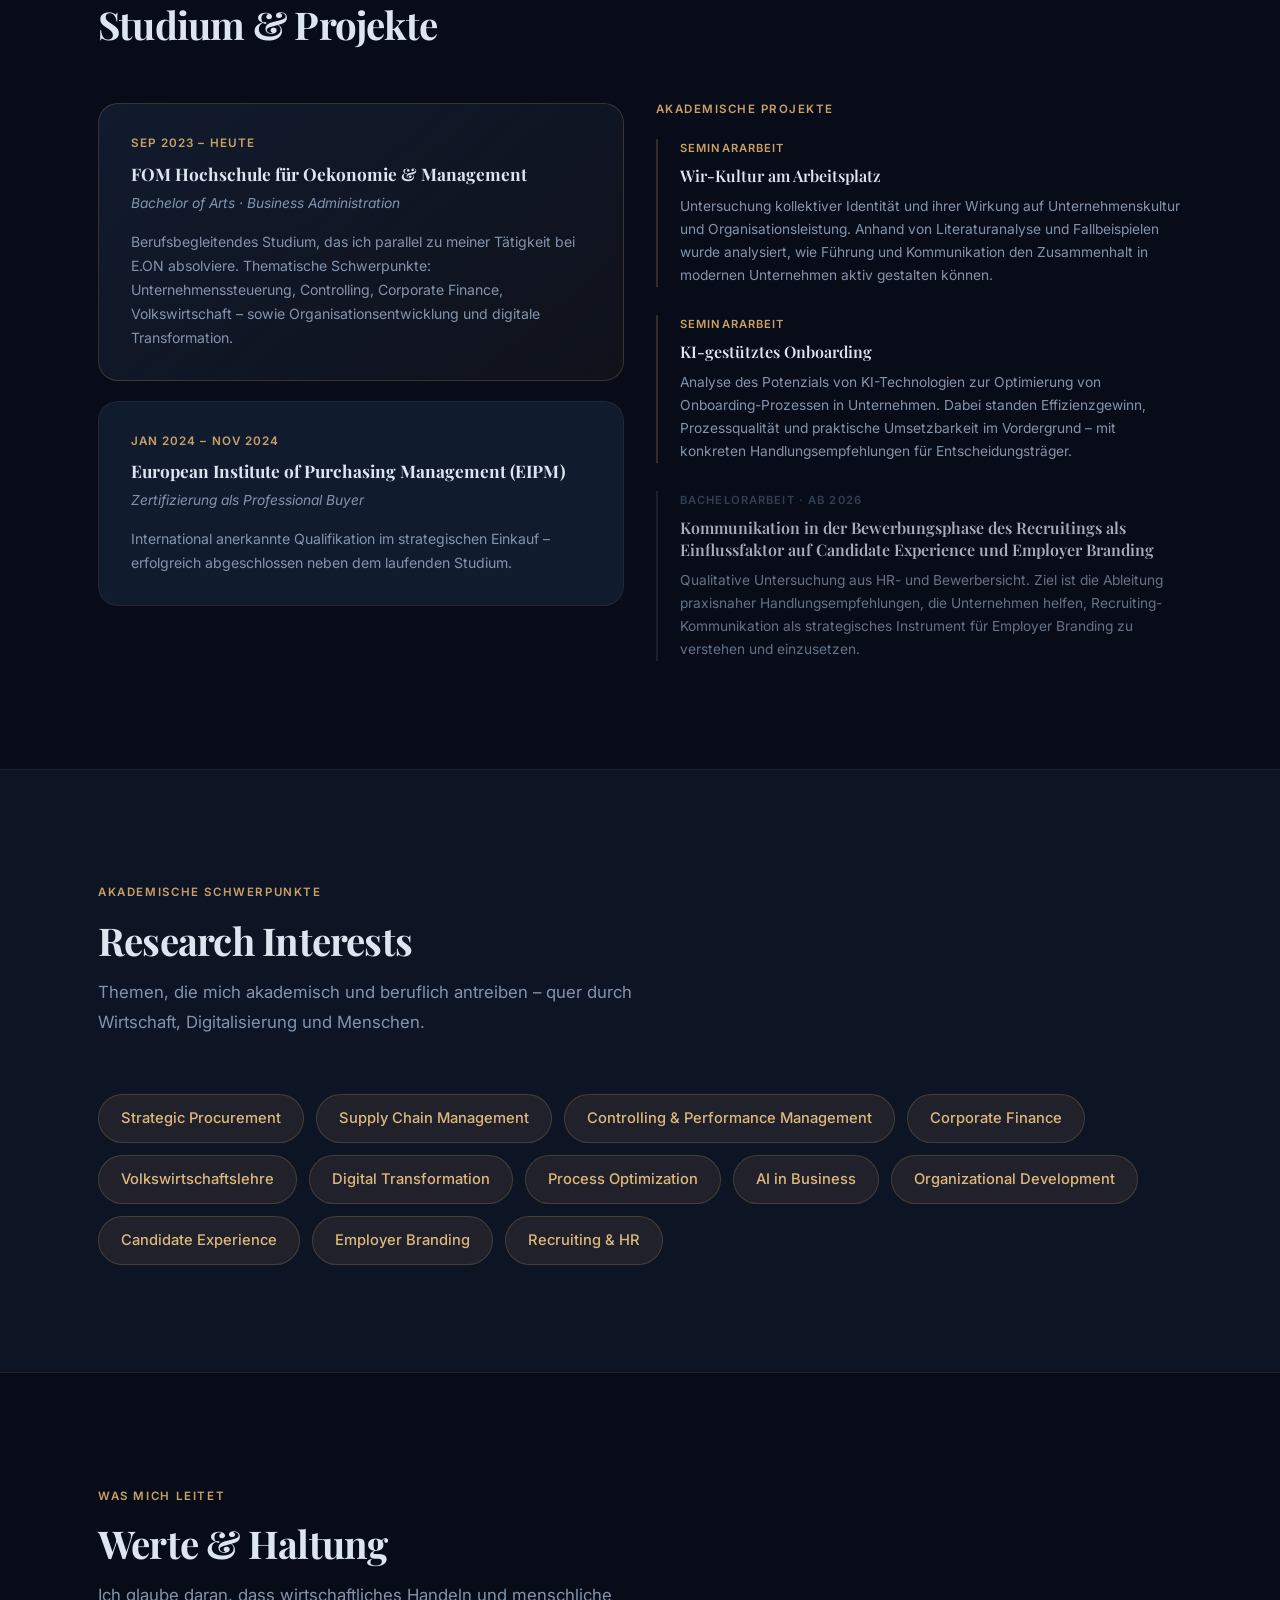
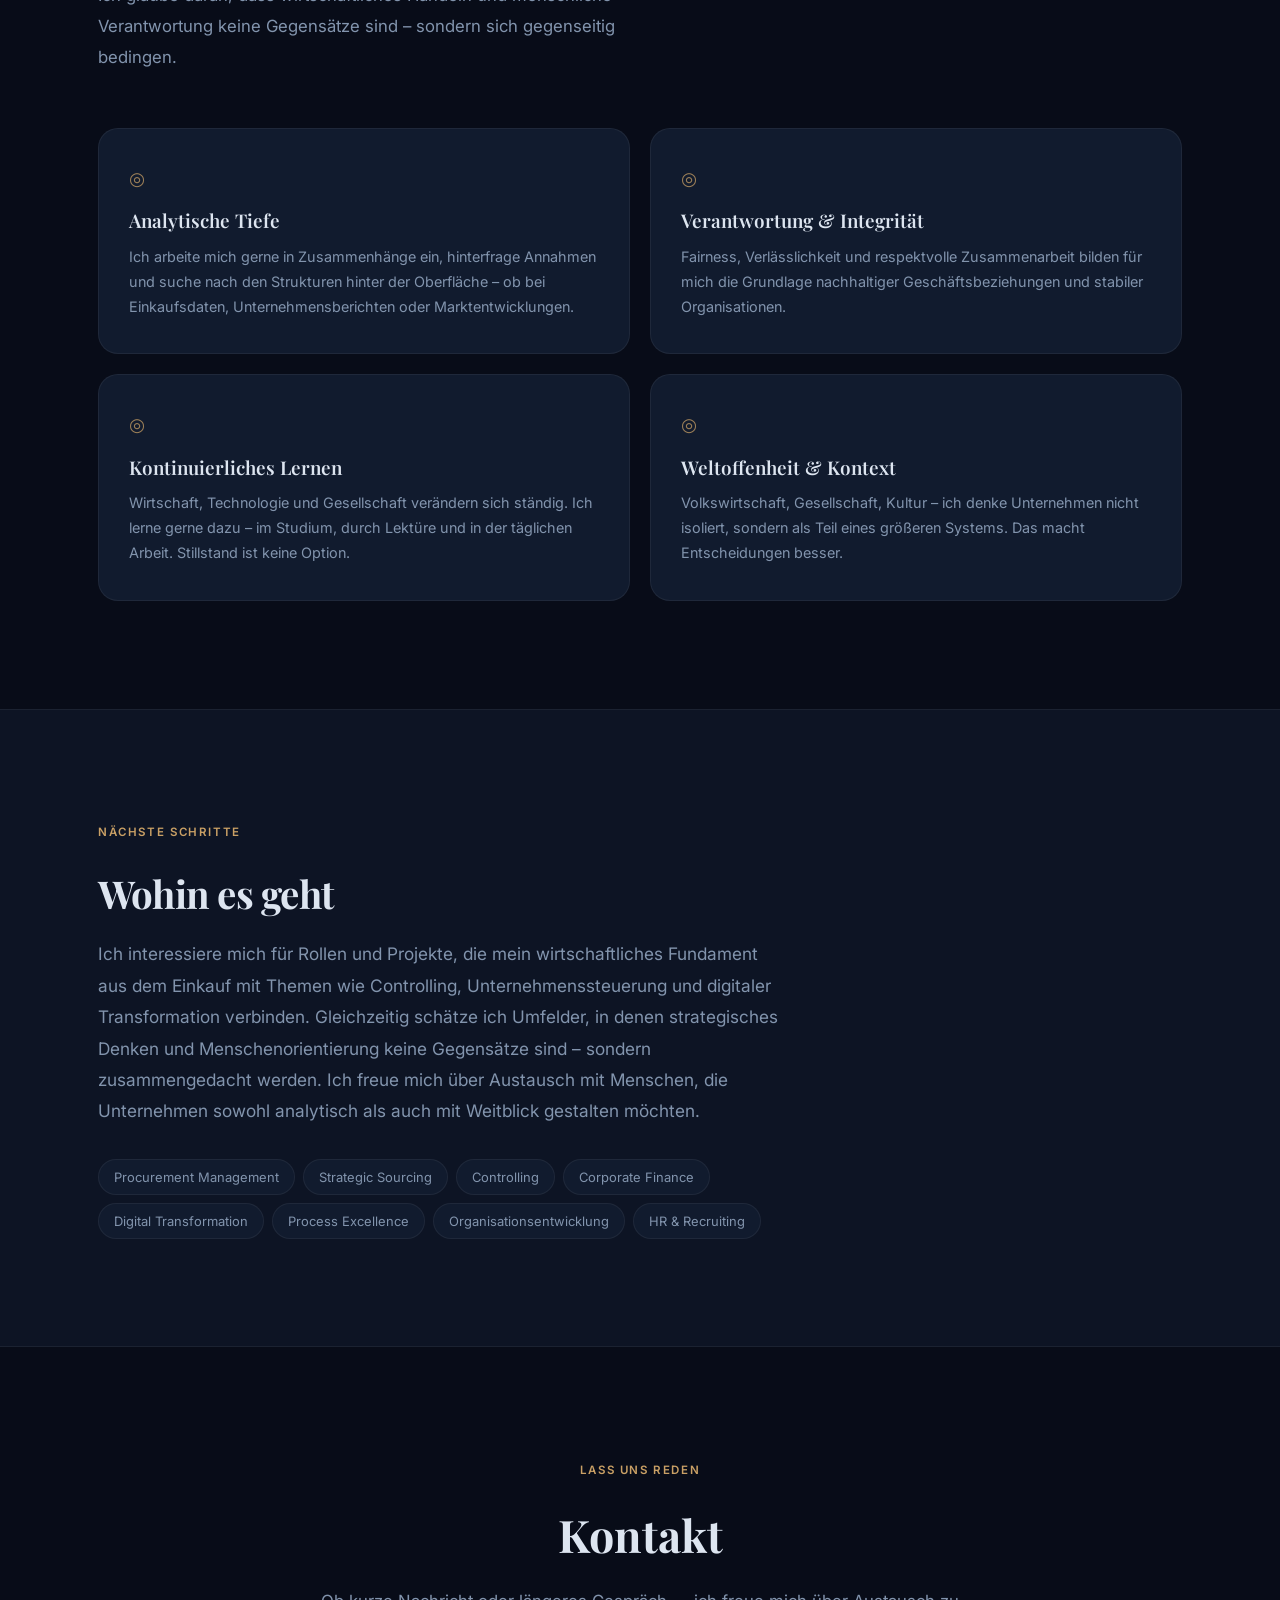
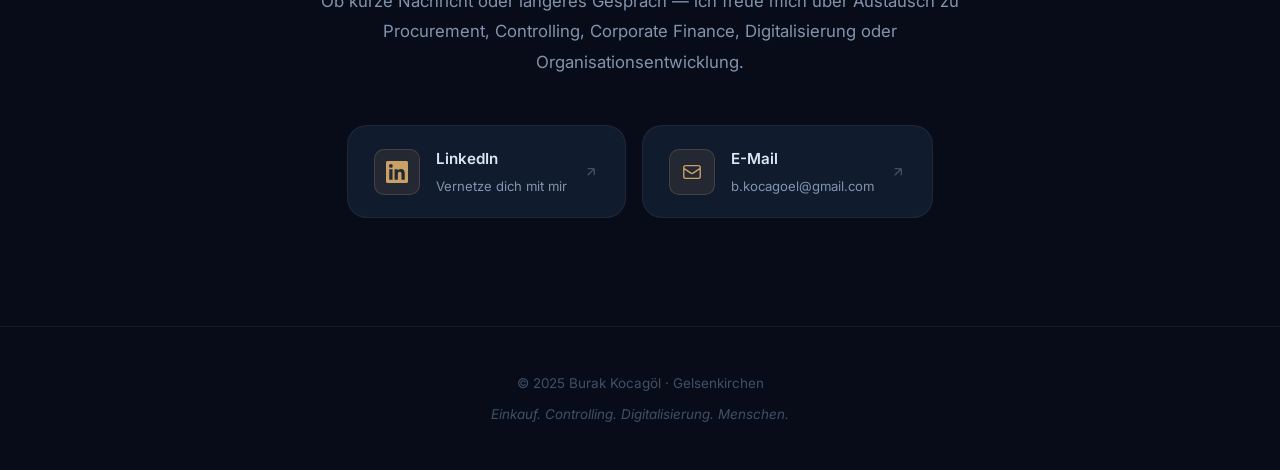
==== commit dfbde8de: "SEO, Performance & UX: Open Graph, JSON-LD, Accessibility, Back-to-Top, PWA, Sitemap - Open Graph + " ====
--- a/index.html
+++ b/index.html
@@ -3,8 +3,67 @@
 <head>
     <meta charset="UTF-8" />
     <meta name="viewport" content="width=device-width, initial-scale=1.0" />
-    <meta name="description" content="Burak Kocagöl – Strategischer Einkäufer bei E.ON, Business-Administration-Student mit Interesse an Procurement, Controlling, Corporate Finance, Digitalisierung und Organisationsentwicklung." />
-    <title>Burak Kocagöl</title>
+    <meta name="description" content="Burak Kocagöl – Strategischer Einkäufer bei E.ON, Business Administration. Procurement, Controlling, Corporate Finance, Digitalisierung und Organisationsentwicklung." />
+    <meta name="author" content="Burak Kocagöl" />
+    <meta name="robots" content="index, follow" />
+    <link rel="canonical" href="https://bkocagoel-hue.github.io/" />
+
+    <title>Burak Kocagöl – Strategischer Einkäufer &amp; Business Administration</title>
+
+    <!-- Open Graph / Social Sharing -->
+    <meta property="og:type"        content="profile" />
+    <meta property="og:url"         content="https://bkocagoel-hue.github.io/" />
+    <meta property="og:title"       content="Burak Kocagöl – Procurement · Controlling · Digitalisierung" />
+    <meta property="og:description" content="Strategischer Einkäufer bei E.ON SE. Business Administration (FOM). Procurement, Controlling, Corporate Finance und digitale Transformation." />
+    <meta property="og:image"       content="https://bkocagoel-hue.github.io/og-image.png" />
+    <meta property="og:image:width" content="1200" />
+    <meta property="og:image:height" content="630" />
+    <meta property="og:image:alt"   content="Burak Kocagöl – Strategischer Einkäufer bei E.ON" />
+    <meta property="og:locale"      content="de_DE" />
+    <meta property="profile:first_name" content="Burak" />
+    <meta property="profile:last_name"  content="Kocagöl" />
+
+    <!-- Twitter Card -->
+    <meta name="twitter:card"        content="summary_large_image" />
+    <meta name="twitter:title"       content="Burak Kocagöl – Procurement · Controlling · Digitalisierung" />
+    <meta name="twitter:description" content="Strategischer Einkäufer bei E.ON SE. Business Administration (FOM). Procurement, Controlling, Corporate Finance und digitale Transformation." />
+    <meta name="twitter:image"       content="https://bkocagoel-hue.github.io/og-image.png" />
+
+    <!-- Mobile & PWA -->
+    <meta name="theme-color" content="#080c18" />
+    <link rel="icon" type="image/svg+xml" href="favicon.svg" />
+    <link rel="apple-touch-icon" href="apple-touch-icon.png" />
+    <link rel="manifest" href="manifest.webmanifest" />
+
+    <!-- JSON-LD Structured Data -->
+    <script type="application/ld+json">
+    {
+      "@context": "https://schema.org",
+      "@type": "Person",
+      "name": "Burak Kocagöl",
+      "jobTitle": "Strategischer Einkäufer",
+      "description": "Einkäufer im Zentraleinkauf der E.ON SE mit Expertise in Procurement, Controlling, Corporate Finance und digitaler Transformation.",
+      "worksFor": {
+        "@type": "Organization",
+        "name": "E.ON SE",
+        "url": "https://www.eon.com"
+      },
+      "alumniOf": [
+        { "@type": "CollegeOrUniversity", "name": "FOM Hochschule für Oekonomie & Management" },
+        { "@type": "EducationalOrganization", "name": "European Institute of Purchasing Management (EIPM)" }
+      ],
+      "knowsAbout": ["Strategischer Einkauf", "Procurement", "Supply Chain Management", "Controlling", "Corporate Finance", "Volkswirtschaft", "Digitale Transformation", "Prozessoptimierung", "Organisationsentwicklung", "HR & Recruiting"],
+      "knowsLanguage": ["de", "en", "tr", "es"],
+      "url": "https://bkocagoel-hue.github.io/",
+      "sameAs": ["https://www.linkedin.com/in/burak-kocagoel/"],
+      "address": {
+        "@type": "PostalAddress",
+        "addressLocality": "Gelsenkirchen",
+        "addressCountry": "DE"
+      },
+      "email": "b.kocagoel@gmail.com"
+    }
+    </script>
 
     <link rel="preconnect" href="https://fonts.googleapis.com" />
     <link rel="preconnect" href="https://fonts.gstatic.com" crossorigin />
@@ -13,6 +72,8 @@
     <link rel="stylesheet" href="style.css" />
 </head>
 <body>
+
+    <a class="skip-link" href="#ueber-mich">Zum Inhalt springen</a>
 
     <!-- ══════════════════════════════════════
          NAVIGATION
@@ -55,8 +116,8 @@
                 Strategischer Einkäufer bei E.ON &nbsp;·&nbsp; Business Administration &nbsp;·&nbsp; Procurement &middot; Controlling &middot; Digitalisierung
             </p>
             <p class="hero-intro">
-                Ich denke in Strukturen, handle in Prozessen und finde Wirtschaft dann am spannendsten,
-                wenn Zahlen, Menschen und Technologie zusammenkommen.
+                Wirtschaft verstehen, Prozesse gestalten, Menschen einbeziehen —
+                am liebsten alles auf einmal.
             </p>
             <div class="hero-actions">
                 <a href="https://www.linkedin.com/in/burak-kocagoel/"
@@ -82,7 +143,7 @@
         <div class="container">
             <header class="section-header reveal">
                 <span class="eyebrow">Über mich</span>
-                <h2 class="section-title">Wirtschaft. Menschen. Kontext.</h2>
+                <h2 class="section-title">Wirtschaft. Prozesse. Menschen.</h2>
             </header>
             <div class="about-grid">
                 <div class="about-text reveal">
@@ -523,9 +584,9 @@
                 <span class="eyebrow">Lass uns reden</span>
                 <h2 class="contact-title">Kontakt</h2>
                 <p class="contact-body">
-                    Ich freue mich über Austausch zu Procurement, Controlling, Corporate Finance,
-                    digitaler Transformation, Organisationsentwicklung oder HR –
-                    ob kurze Nachricht oder längeres Gespräch.
+                    Ob kurze Nachricht oder längeres Gespräch —
+                    ich freue mich über Austausch zu Procurement, Controlling,
+                    Corporate Finance, Digitalisierung oder Organisationsentwicklung.
                 </p>
                 <div class="contact-links">
                     <a href="https://www.linkedin.com/in/burak-kocagoel/"
@@ -564,9 +625,16 @@
     <footer class="footer">
         <div class="container">
             <p>&copy; 2025 Burak Kocagöl &middot; Gelsenkirchen</p>
-            <p class="footer-sub">Wirtschaft verstehen. Menschen einbeziehen. Prozesse verbessern.</p>
+            <p class="footer-sub">Einkauf. Controlling. Digitalisierung. Menschen.</p>
         </div>
     </footer>
+
+    <button class="back-top" id="backTop" aria-label="Nach oben scrollen">
+        <svg width="18" height="18" viewBox="0 0 24 24" fill="none" stroke="currentColor"
+             stroke-width="2.2" stroke-linecap="round" stroke-linejoin="round" aria-hidden="true">
+            <polyline points="18 15 12 9 6 15"/>
+        </svg>
+    </button>
 
     <script src="script.js"></script>
 </body>
--- a/style.css
+++ b/style.css
@@ -987,6 +987,77 @@
 }
 
 /* ============================================================
+   ACCESSIBILITY
+   ============================================================ */
+.skip-link {
+    position: absolute;
+    top: -100%;
+    left: 16px;
+    z-index: 10000;
+    background: var(--accent);
+    color: #080c18;
+    padding: 10px 22px;
+    border-radius: 0 0 var(--radius) var(--radius);
+    font-weight: 600;
+    font-size: 0.9rem;
+    transition: top 0.2s;
+    white-space: nowrap;
+}
+.skip-link:focus { top: 0; outline: none; }
+
+:focus-visible {
+    outline: 2px solid var(--accent);
+    outline-offset: 3px;
+    border-radius: 4px;
+}
+.btn:focus-visible,
+.contact-item:focus-visible,
+.nav-link:focus-visible { outline-offset: 4px; }
+
+::selection {
+    background: rgba(201, 160, 101, 0.28);
+    color: var(--text);
+}
+
+/* ============================================================
+   BACK TO TOP
+   ============================================================ */
+.back-top {
+    position: fixed;
+    bottom: 28px;
+    right: 24px;
+    width: 44px;
+    height: 44px;
+    border-radius: 50%;
+    background: var(--bg-card);
+    border: 1px solid var(--border-mid);
+    color: var(--accent);
+    display: flex;
+    align-items: center;
+    justify-content: center;
+    cursor: pointer;
+    opacity: 0;
+    pointer-events: none;
+    transform: translateY(14px);
+    transition: opacity var(--t), transform var(--t), border-color var(--t), background var(--t), box-shadow var(--t);
+    z-index: 90;
+}
+.back-top.visible {
+    opacity: 1;
+    pointer-events: all;
+    transform: translateY(0);
+}
+.back-top:hover {
+    background: var(--bg-card-h);
+    border-color: var(--accent-ring);
+    transform: translateY(-2px);
+    box-shadow: 0 4px 16px rgba(201,160,101,0.15);
+}
+.back-top:active { transform: scale(0.93); }
+
+.btn:active { transform: scale(0.97); }
+
+/* ============================================================
    KEYFRAMES
    ============================================================ */
 @keyframes fadeUp {
@@ -1055,10 +1126,12 @@
     .nav-menu.open { display: flex; }
 
     .nav-link {
-        padding: 12px 16px;
-        font-size: 1rem;
+        padding: 16px 18px;
+        font-size: 1.05rem;
         border-radius: 10px;
     }
+
+    .nav-menu { gap: 8px; }
 
     .nav-cta {
         margin-left: 0;
@@ -1076,11 +1149,16 @@
     .hero-tagline { font-size: 0.82rem; }
     .hero-scroll { display: none; }
 
+    /* Section headers */
+    .section-header { margin-bottom: 40px; }
+    .section-sub { margin-top: 12px; line-height: 1.65; }
+
     /* About */
-    .about-stats { grid-template-columns: repeat(2, 1fr); }
+    .about-stats { grid-template-columns: repeat(2, 1fr); gap: 16px; }
+    .about-text p { line-height: 1.85; margin-bottom: 22px; }
 
     /* Focus */
-    .focus-grid { grid-template-columns: 1fr; }
+    .focus-grid { grid-template-columns: 1fr; gap: 18px; }
 
     /* Skills */
     .skills-grid {
@@ -1091,9 +1169,12 @@
     /* Timeline */
     .timeline { padding-left: 30px; }
     .tl-dot   { left: -26px; }
+    .tl-item:not(:last-child) { margin-bottom: 44px; }
+    .tl-desc { line-height: 1.8; }
 
     /* Values */
-    .values-grid { grid-template-columns: 1fr; }
+    .values-grid { grid-template-columns: 1fr; gap: 16px; }
+    .value-card { padding: 28px 24px; }
 
     /* Contact */
     .contact-links { flex-direction: column; align-items: center; }
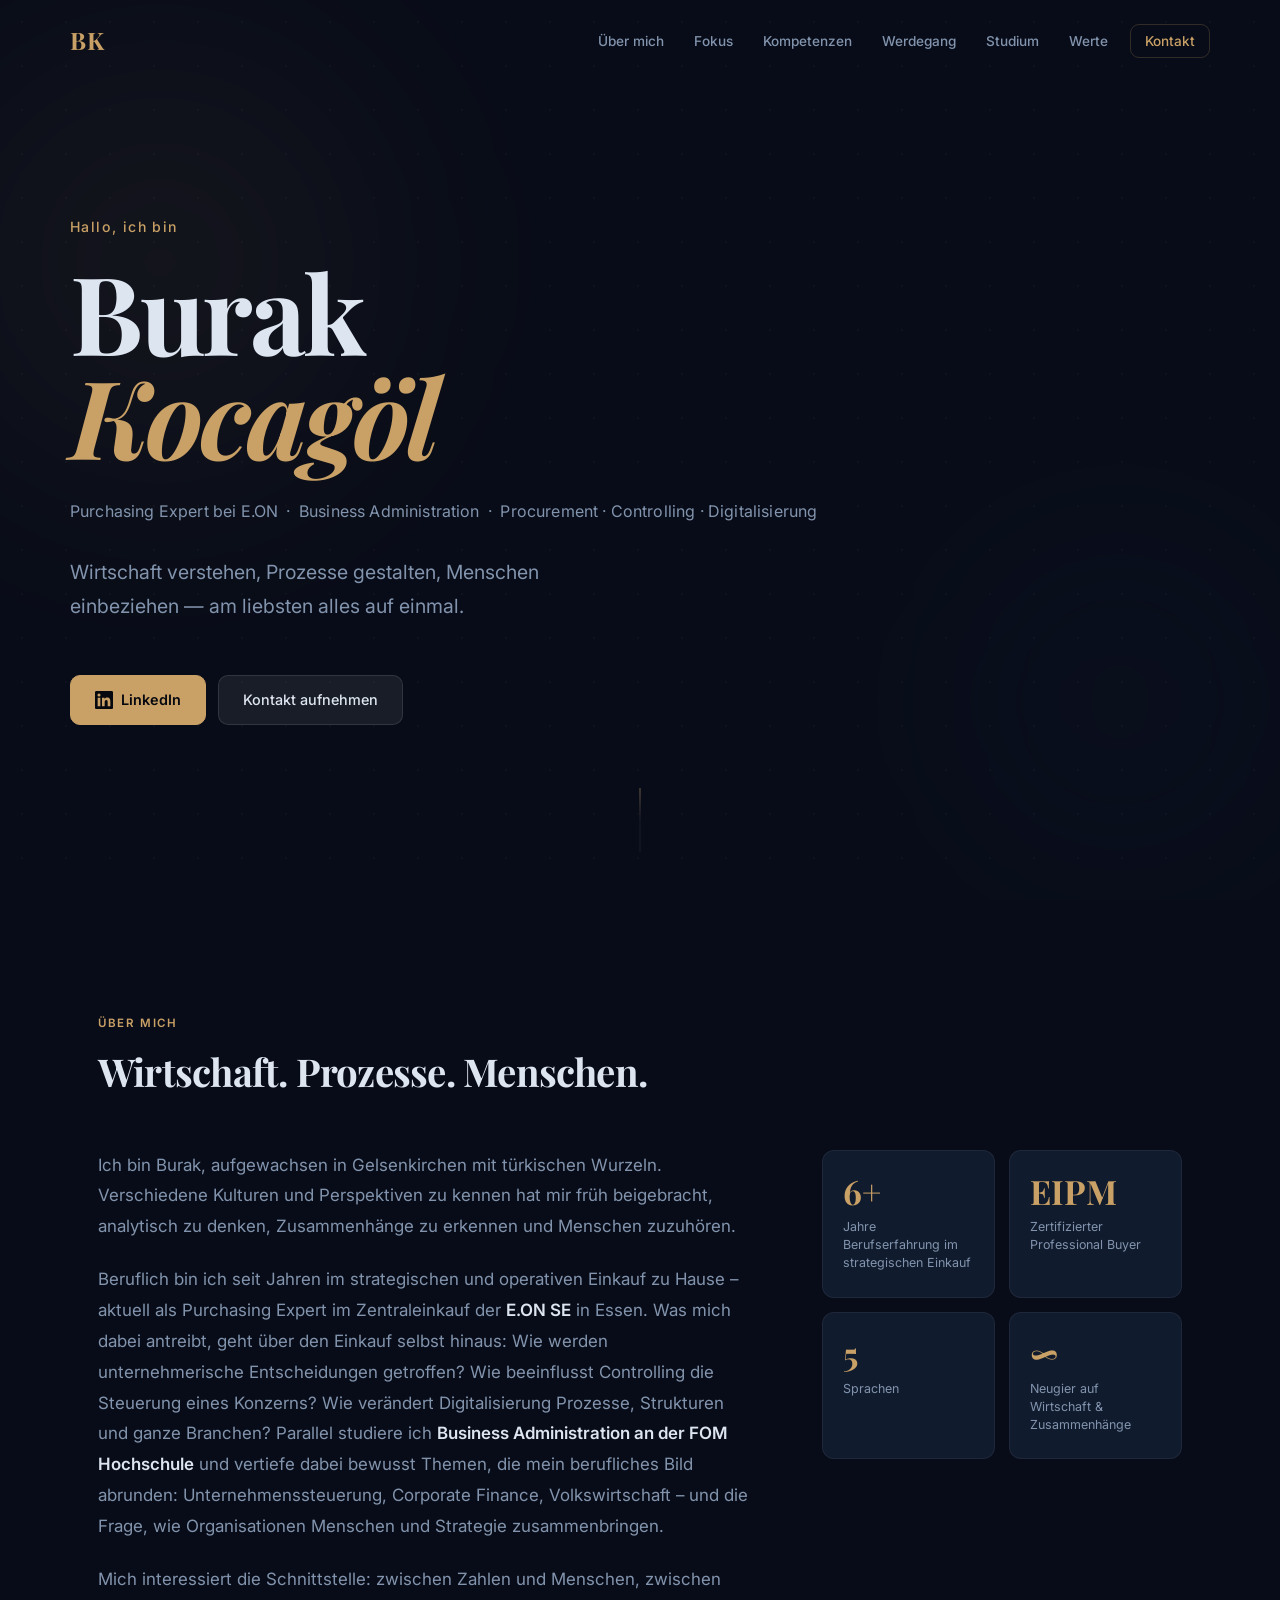
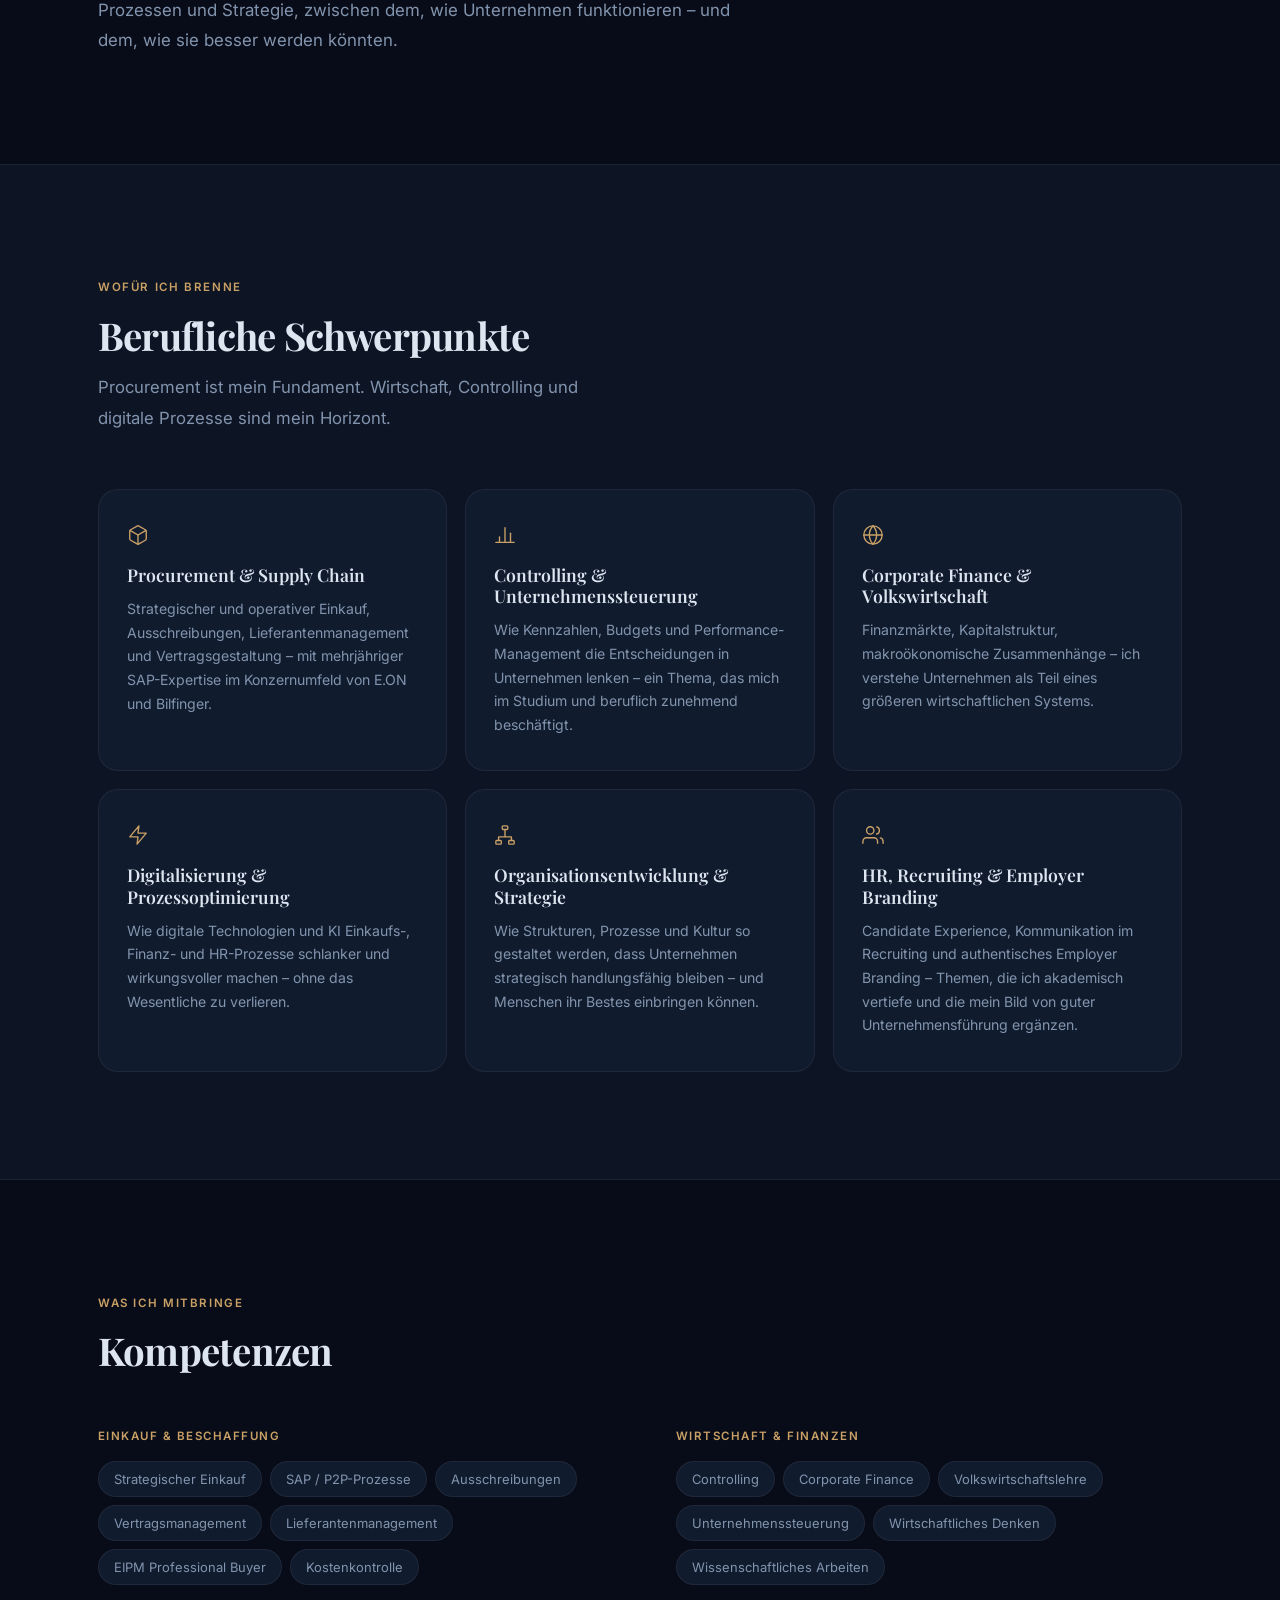
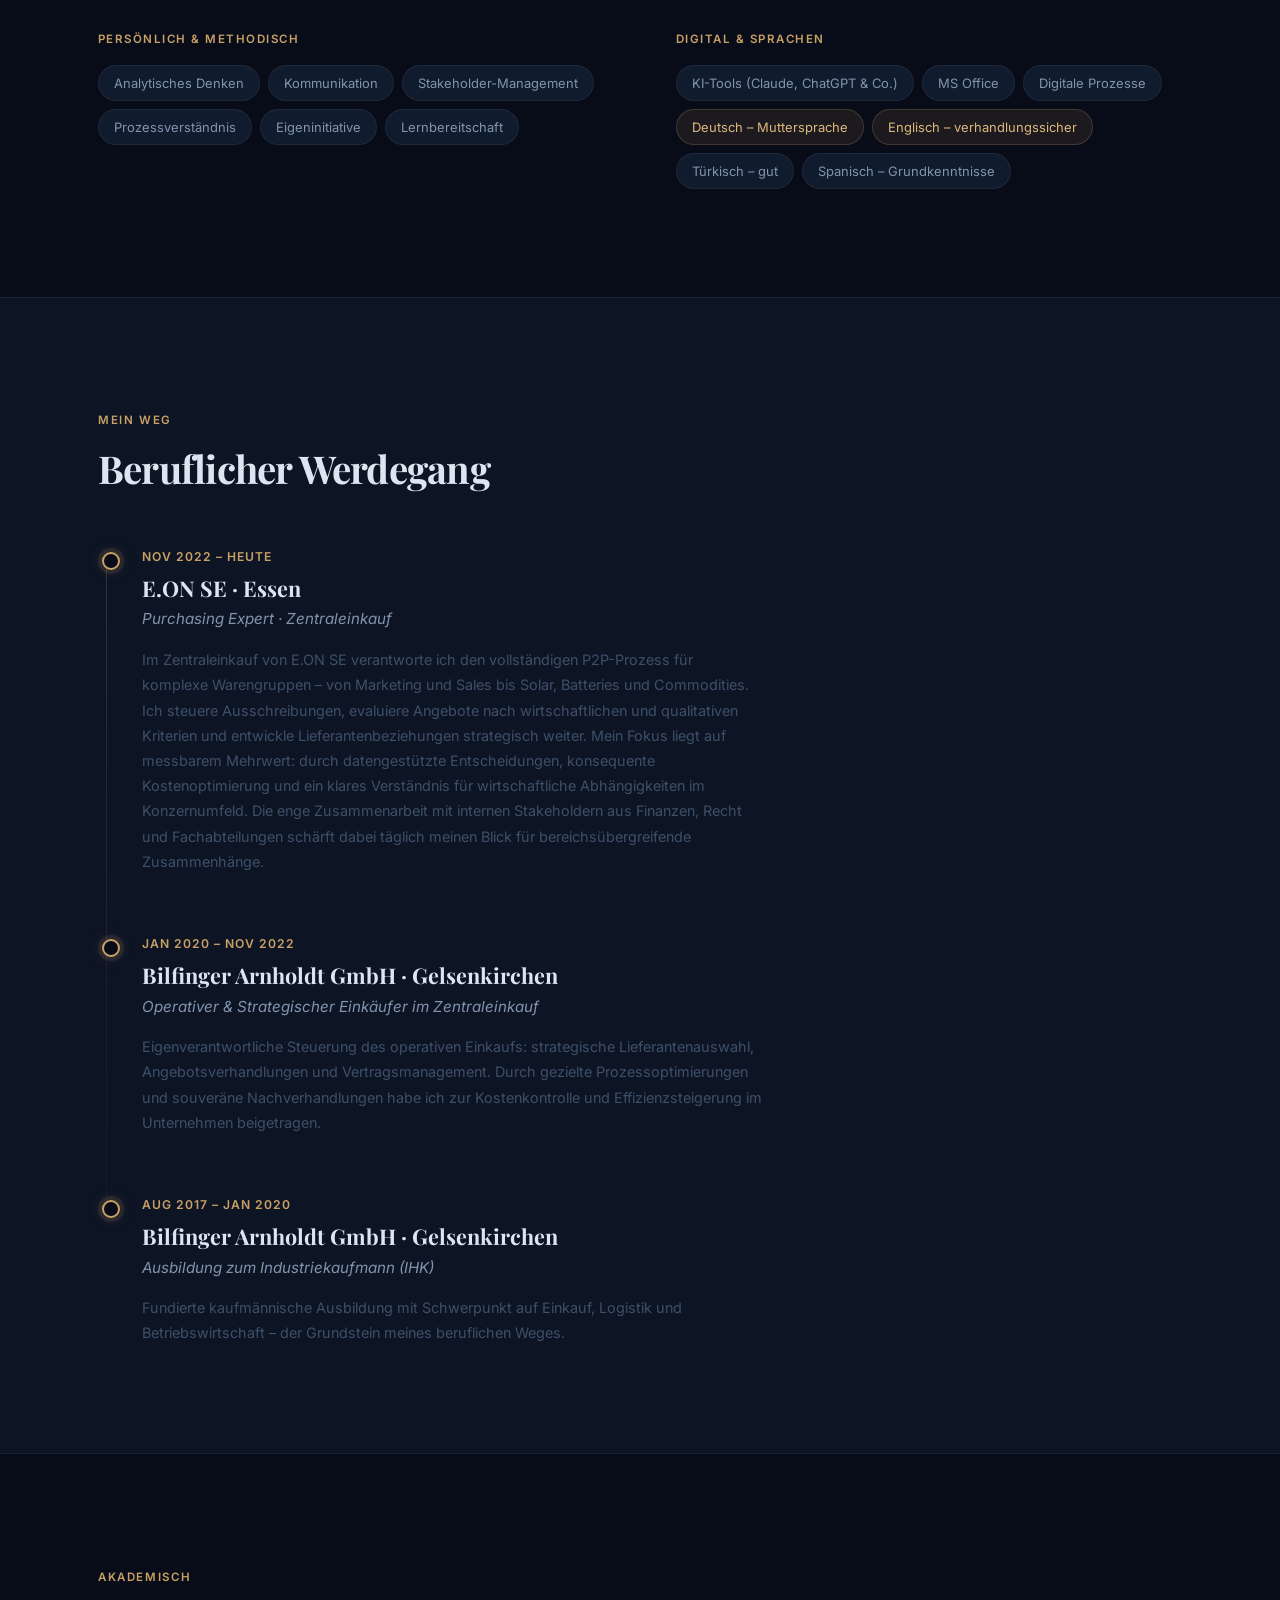
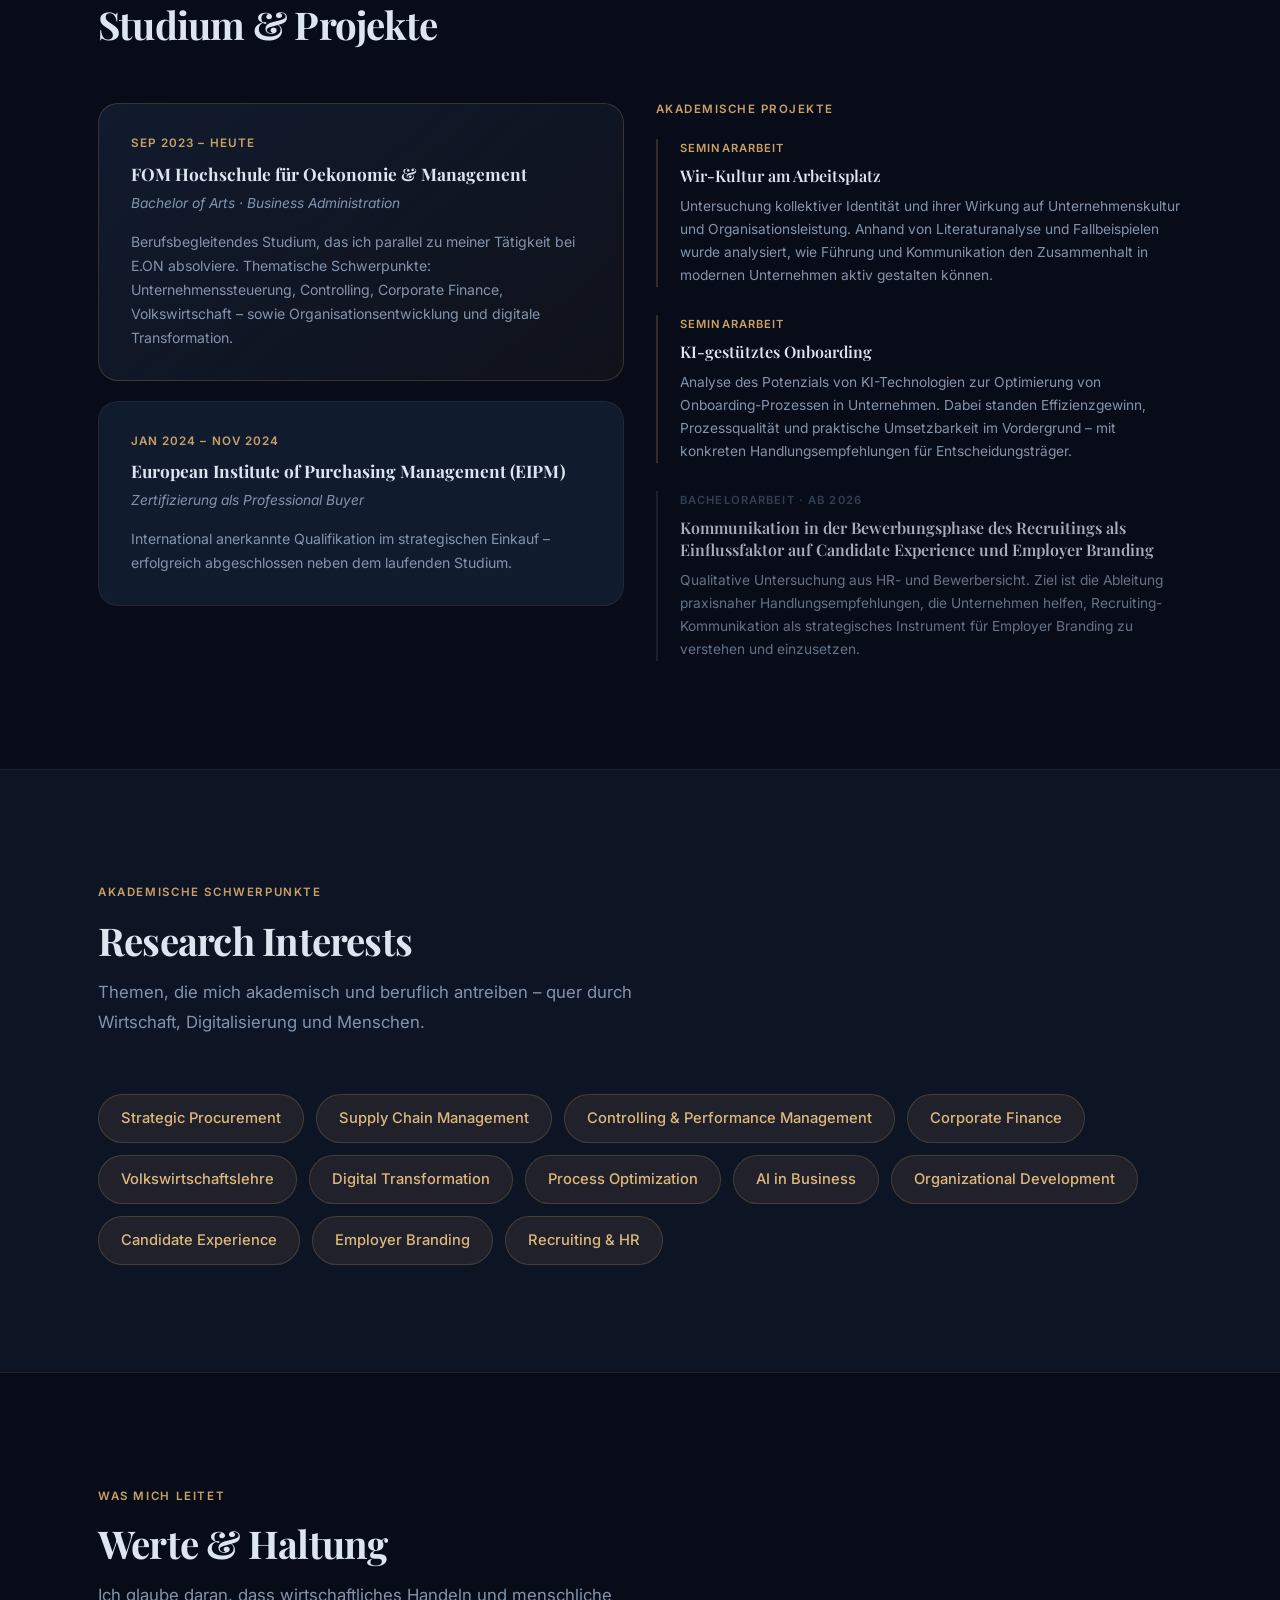
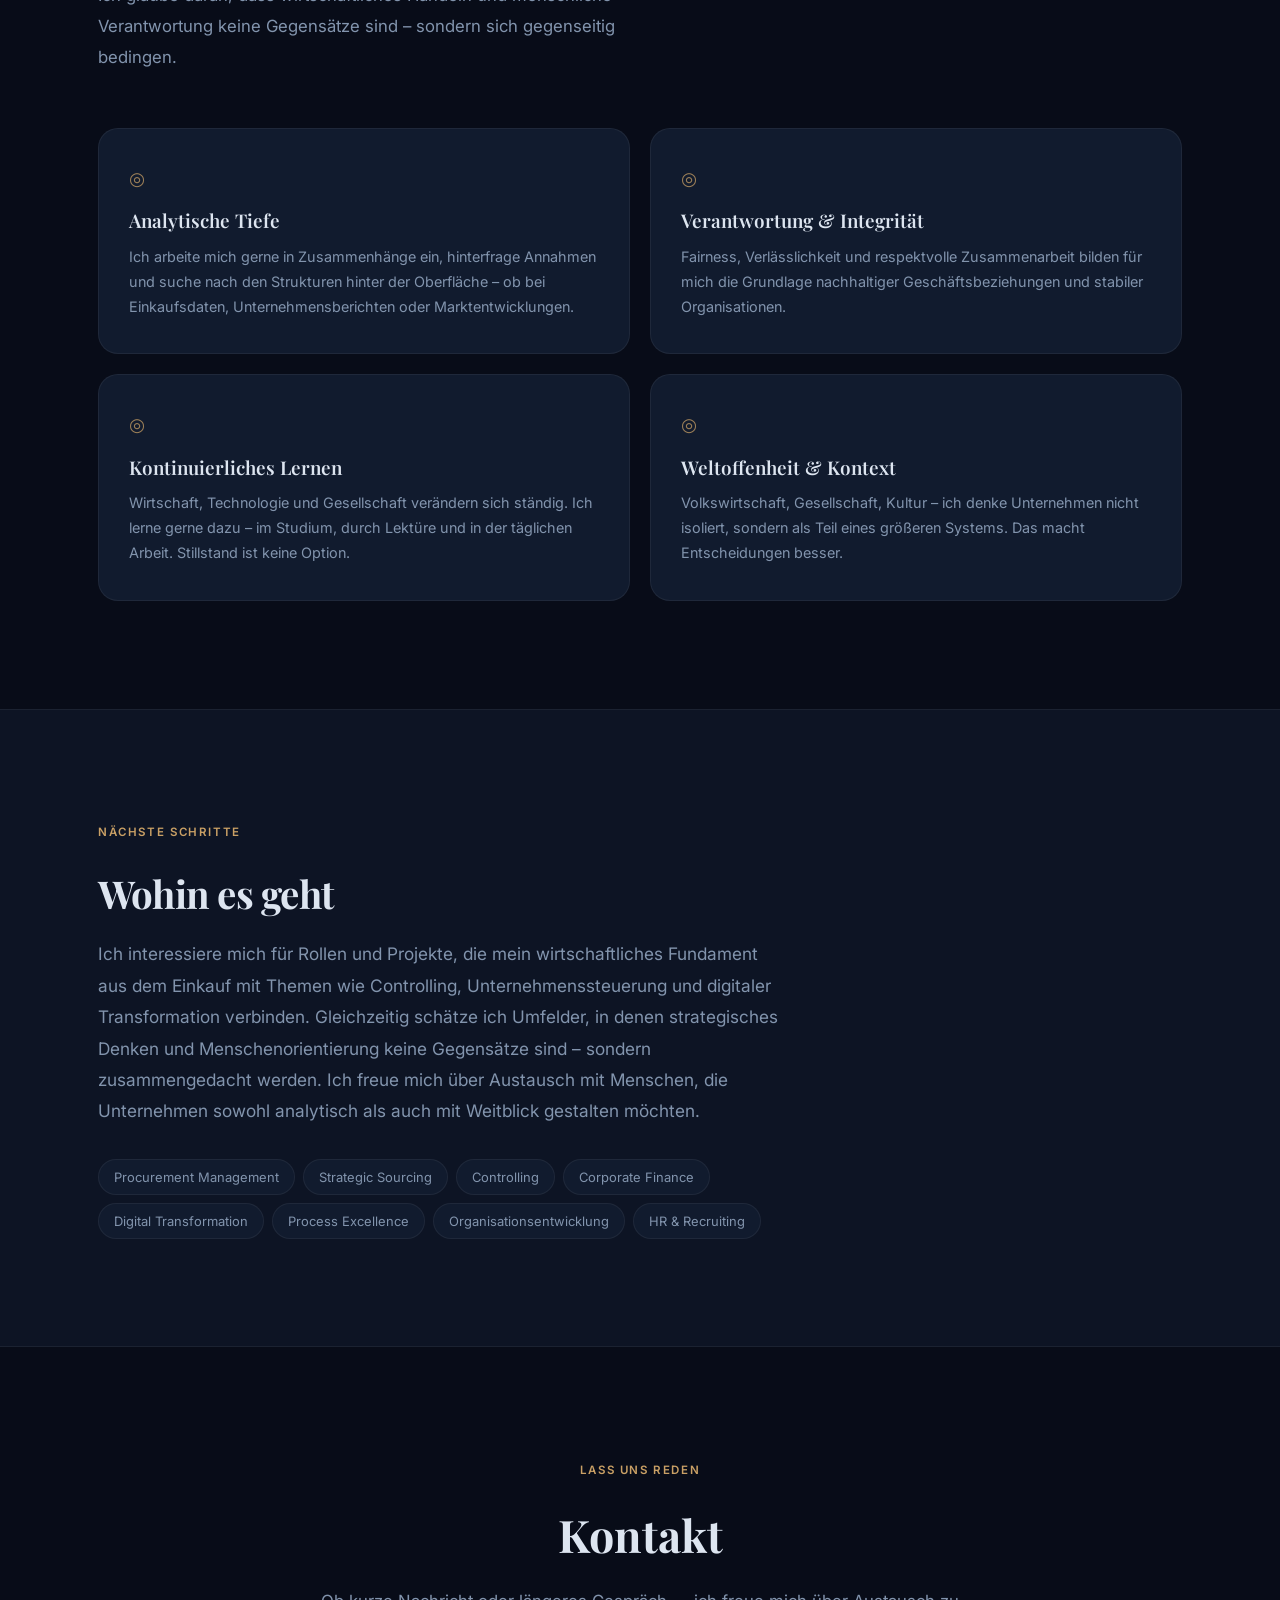
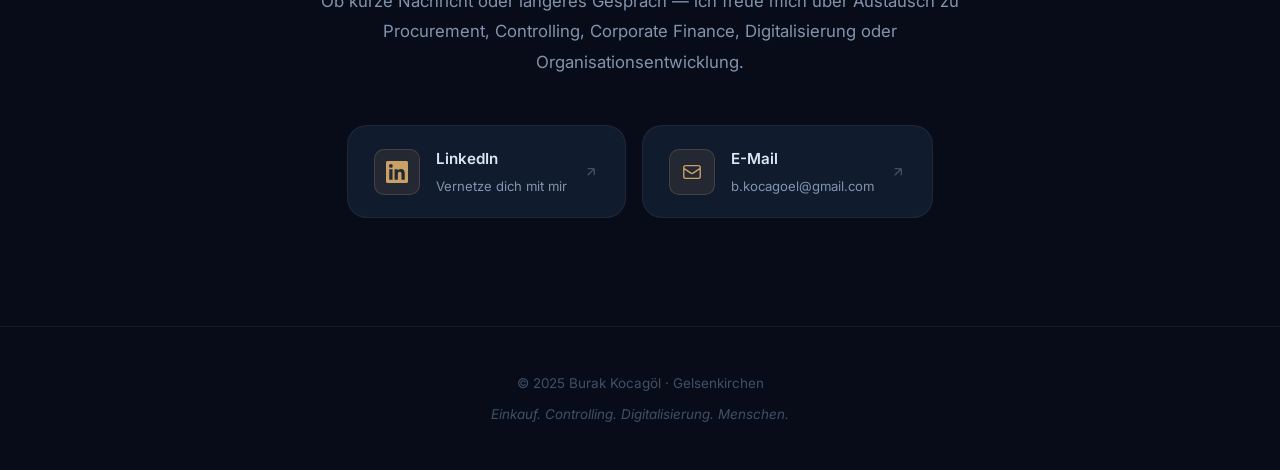
==== commit 11993005: "Titel: 'Strategischer Einkäufer' → 'Purchasing Expert' in allen Dateien Co-Authored-By: Claude Sonne" ====
--- a/index.html
+++ b/index.html
@@ -3,22 +3,22 @@
 <head>
     <meta charset="UTF-8" />
     <meta name="viewport" content="width=device-width, initial-scale=1.0" />
-    <meta name="description" content="Burak Kocagöl – Strategischer Einkäufer bei E.ON, Business Administration. Procurement, Controlling, Corporate Finance, Digitalisierung und Organisationsentwicklung." />
+    <meta name="description" content="Burak Kocagöl – Purchasing Expert bei E.ON, Business Administration. Procurement, Controlling, Corporate Finance, Digitalisierung und Organisationsentwicklung." />
     <meta name="author" content="Burak Kocagöl" />
     <meta name="robots" content="index, follow" />
     <link rel="canonical" href="https://bkocagoel-hue.github.io/" />
 
-    <title>Burak Kocagöl – Strategischer Einkäufer &amp; Business Administration</title>
+    <title>Burak Kocagöl – Purchasing Expert &amp; Business Administration</title>
 
     <!-- Open Graph / Social Sharing -->
     <meta property="og:type"        content="profile" />
     <meta property="og:url"         content="https://bkocagoel-hue.github.io/" />
     <meta property="og:title"       content="Burak Kocagöl – Procurement · Controlling · Digitalisierung" />
-    <meta property="og:description" content="Strategischer Einkäufer bei E.ON SE. Business Administration (FOM). Procurement, Controlling, Corporate Finance und digitale Transformation." />
+    <meta property="og:description" content="Purchasing Expert bei E.ON SE. Business Administration (FOM). Procurement, Controlling, Corporate Finance und digitale Transformation." />
     <meta property="og:image"       content="https://bkocagoel-hue.github.io/og-image.png" />
     <meta property="og:image:width" content="1200" />
     <meta property="og:image:height" content="630" />
-    <meta property="og:image:alt"   content="Burak Kocagöl – Strategischer Einkäufer bei E.ON" />
+    <meta property="og:image:alt"   content="Burak Kocagöl – Purchasing Expert bei E.ON" />
     <meta property="og:locale"      content="de_DE" />
     <meta property="profile:first_name" content="Burak" />
     <meta property="profile:last_name"  content="Kocagöl" />
@@ -26,7 +26,7 @@
     <!-- Twitter Card -->
     <meta name="twitter:card"        content="summary_large_image" />
     <meta name="twitter:title"       content="Burak Kocagöl – Procurement · Controlling · Digitalisierung" />
-    <meta name="twitter:description" content="Strategischer Einkäufer bei E.ON SE. Business Administration (FOM). Procurement, Controlling, Corporate Finance und digitale Transformation." />
+    <meta name="twitter:description" content="Purchasing Expert bei E.ON SE. Business Administration (FOM). Procurement, Controlling, Corporate Finance und digitale Transformation." />
     <meta name="twitter:image"       content="https://bkocagoel-hue.github.io/og-image.png" />
 
     <!-- Mobile & PWA -->
@@ -41,8 +41,8 @@
       "@context": "https://schema.org",
       "@type": "Person",
       "name": "Burak Kocagöl",
-      "jobTitle": "Strategischer Einkäufer",
-      "description": "Einkäufer im Zentraleinkauf der E.ON SE mit Expertise in Procurement, Controlling, Corporate Finance und digitaler Transformation.",
+      "jobTitle": "Purchasing Expert",
+      "description": "Purchasing Expert im Zentraleinkauf der E.ON SE mit Expertise in Procurement, Controlling, Corporate Finance und digitaler Transformation.",
       "worksFor": {
         "@type": "Organization",
         "name": "E.ON SE",
@@ -113,7 +113,7 @@
                 <em>Kocagöl</em>
             </h1>
             <p class="hero-tagline">
-                Strategischer Einkäufer bei E.ON &nbsp;·&nbsp; Business Administration &nbsp;·&nbsp; Procurement &middot; Controlling &middot; Digitalisierung
+                Purchasing Expert bei E.ON &nbsp;·&nbsp; Business Administration &nbsp;·&nbsp; Procurement &middot; Controlling &middot; Digitalisierung
             </p>
             <p class="hero-intro">
                 Wirtschaft verstehen, Prozesse gestalten, Menschen einbeziehen —
@@ -154,7 +154,7 @@
                     </p>
                     <p>
                         Beruflich bin ich seit Jahren im strategischen und operativen Einkauf zu Hause –
-                        aktuell als Einkäufer im Zentraleinkauf der <strong>E.ON SE</strong> in Essen.
+                        aktuell als Purchasing Expert im Zentraleinkauf der <strong>E.ON SE</strong> in Essen.
                         Was mich dabei antreibt, geht über den Einkauf selbst hinaus:
                         Wie werden unternehmerische Entscheidungen getroffen?
                         Wie beeinflusst Controlling die Steuerung eines Konzerns?
@@ -359,7 +359,7 @@
                     <div class="tl-body">
                         <span class="tl-date">Nov 2022 – heute</span>
                         <h3 class="tl-org">E.ON SE &middot; Essen</h3>
-                        <p class="tl-role">Operativer &amp; Strategischer Einkäufer im Zentraleinkauf</p>
+                        <p class="tl-role">Purchasing Expert · Zentraleinkauf</p>
                         <p class="tl-desc">
                             Im Zentraleinkauf von E.ON SE verantworte ich den vollständigen
                             P2P-Prozess für komplexe Warengruppen – von Marketing und Sales
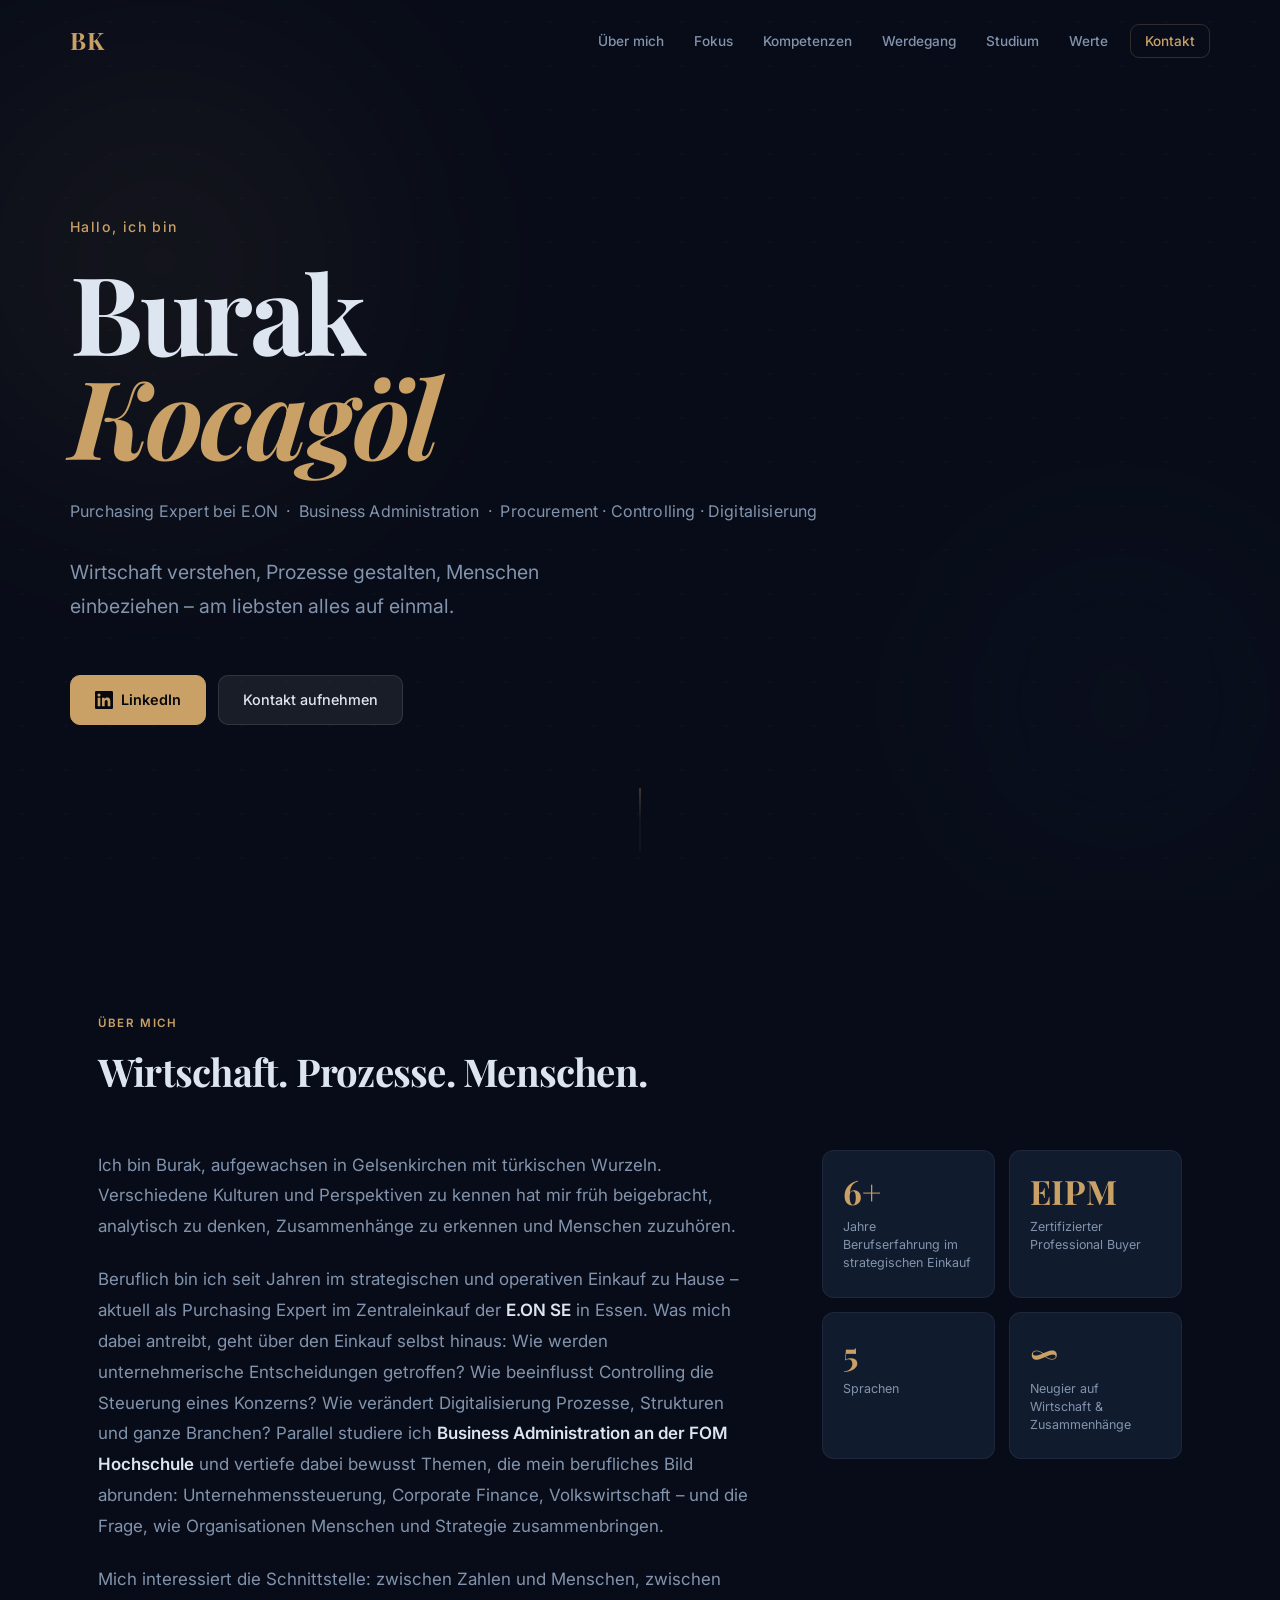
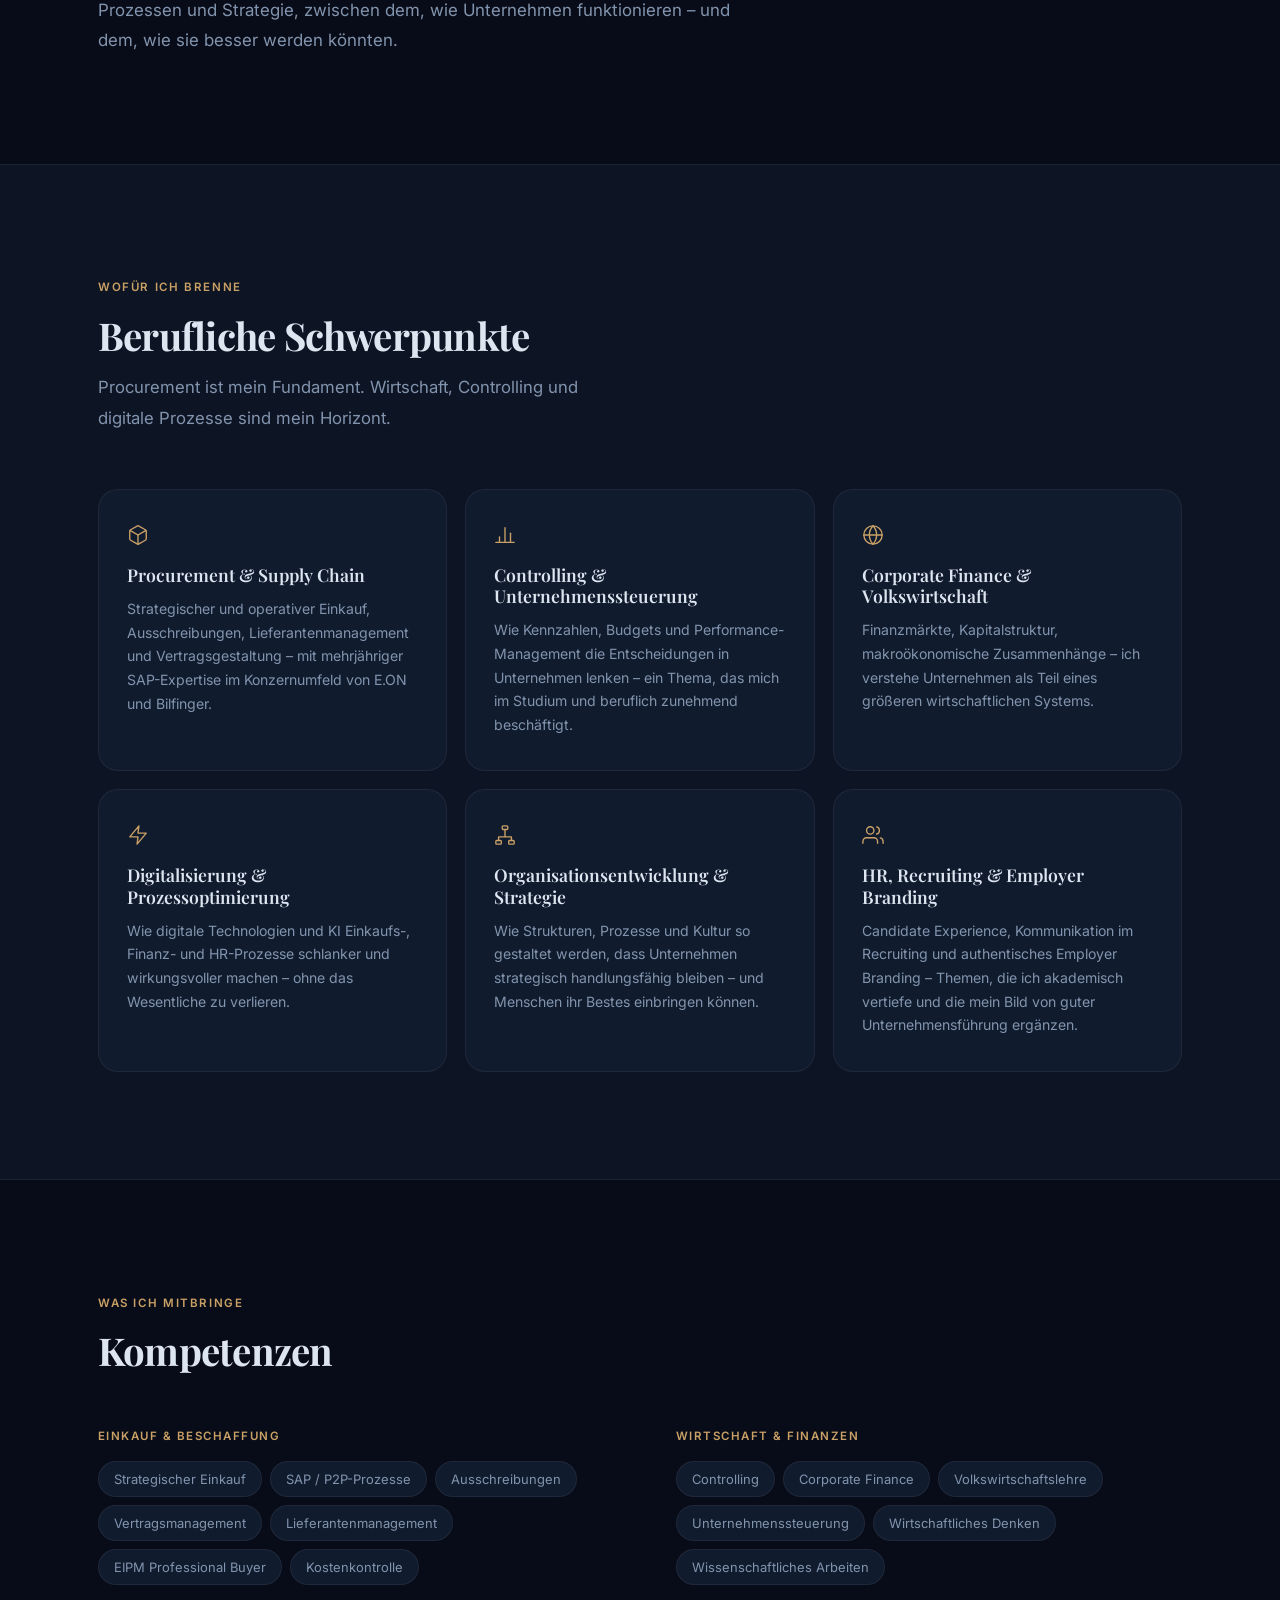
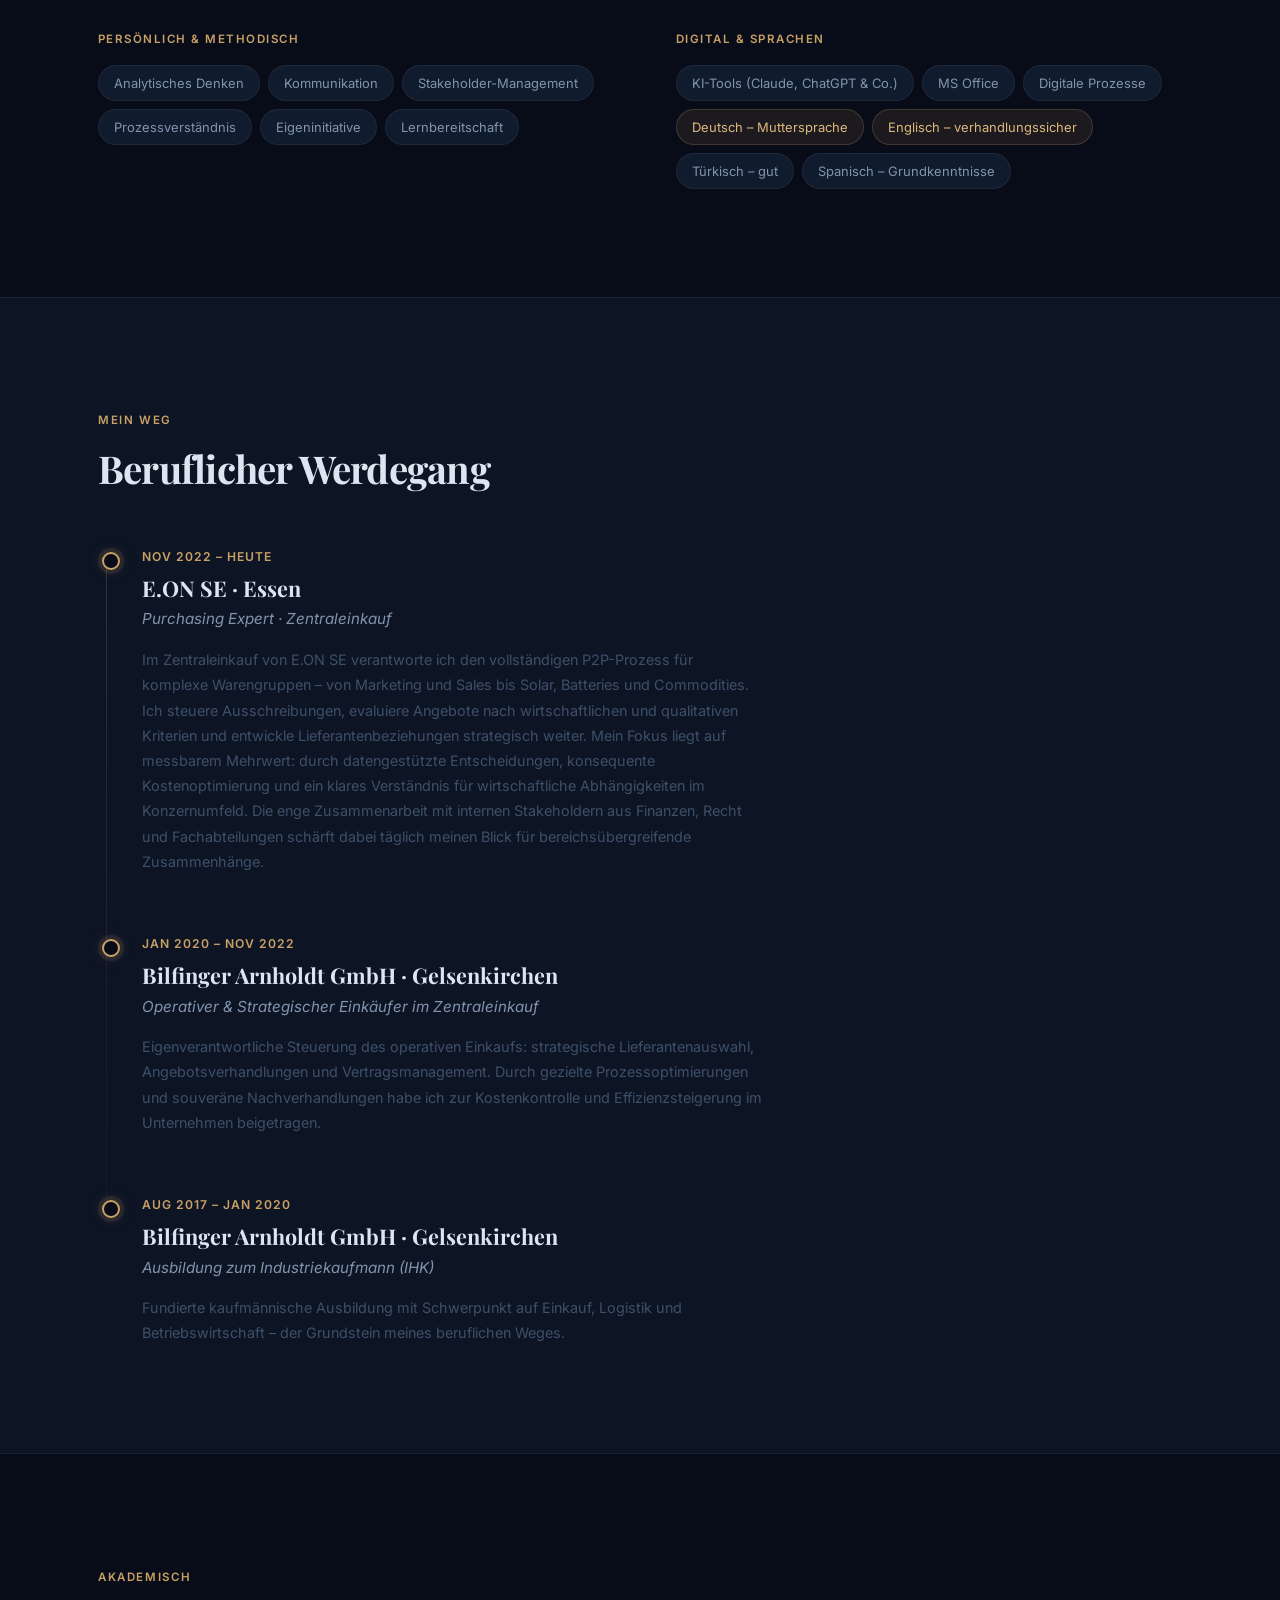
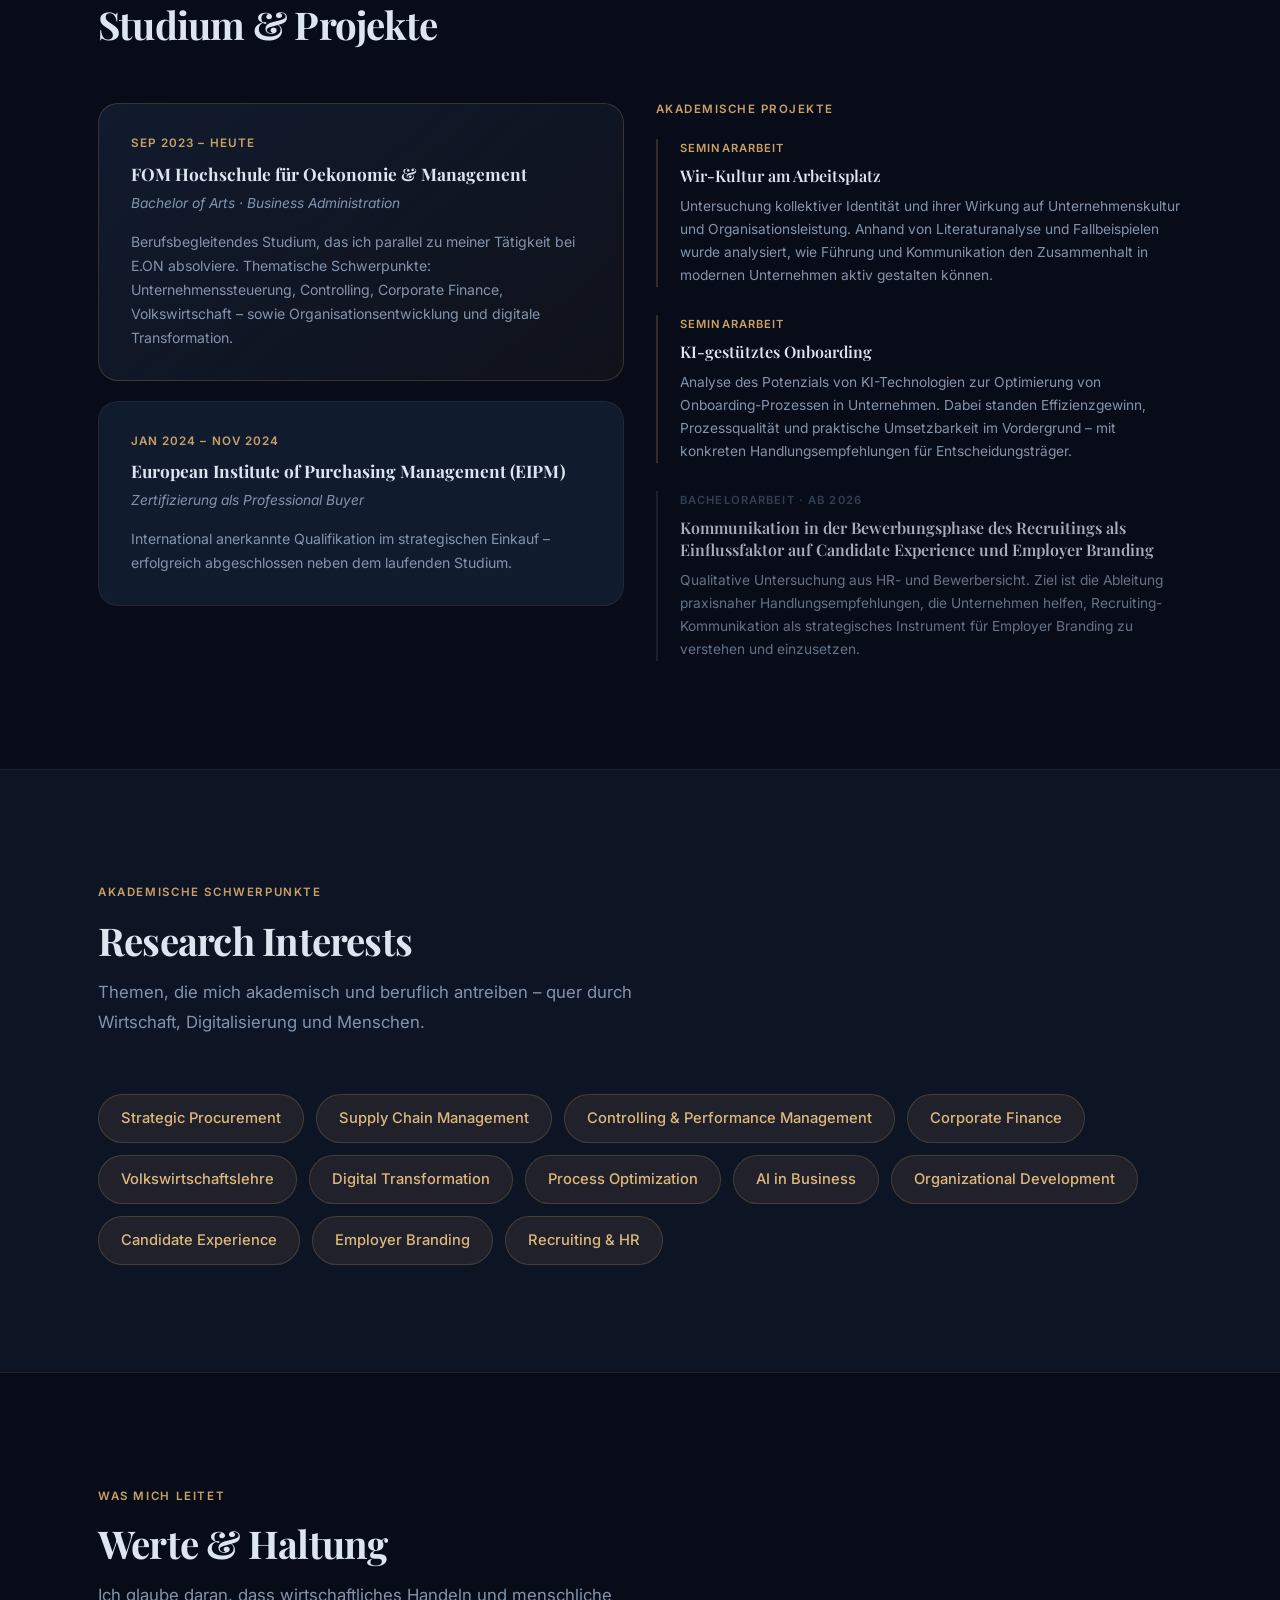
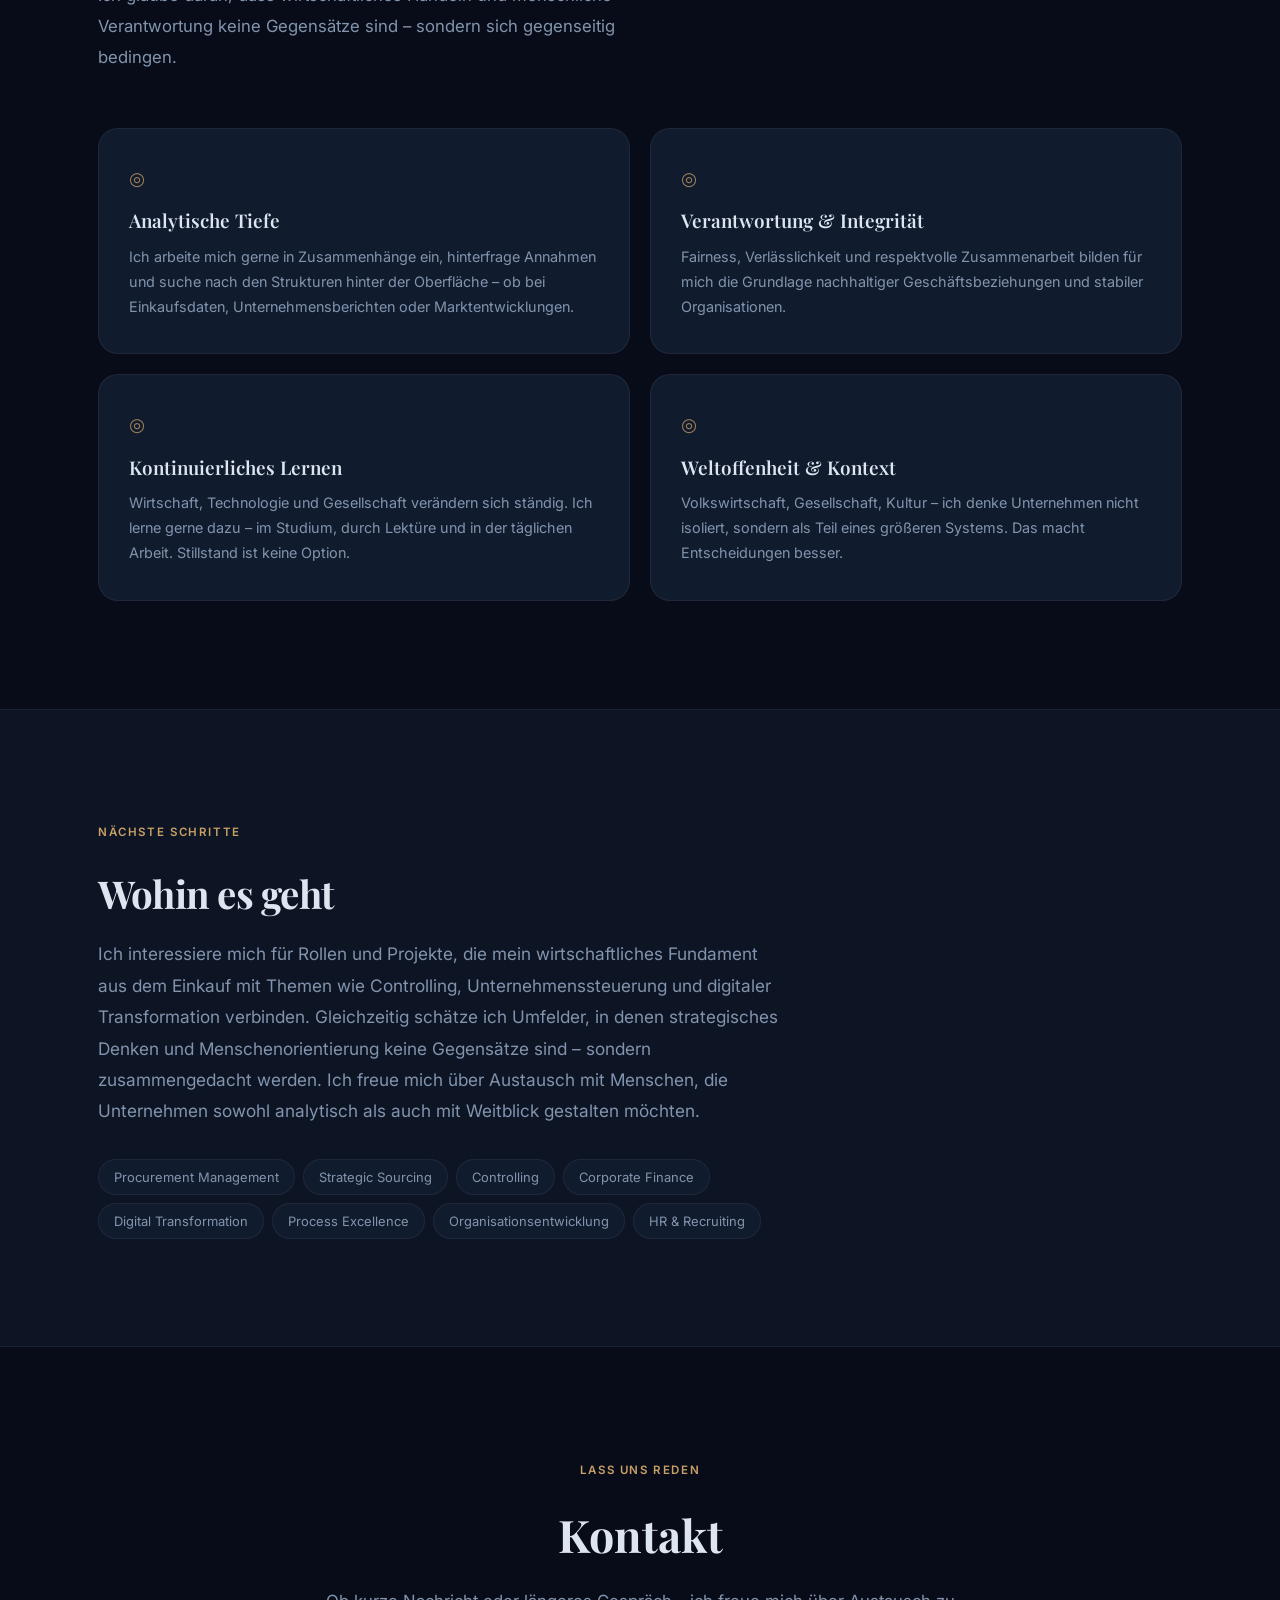
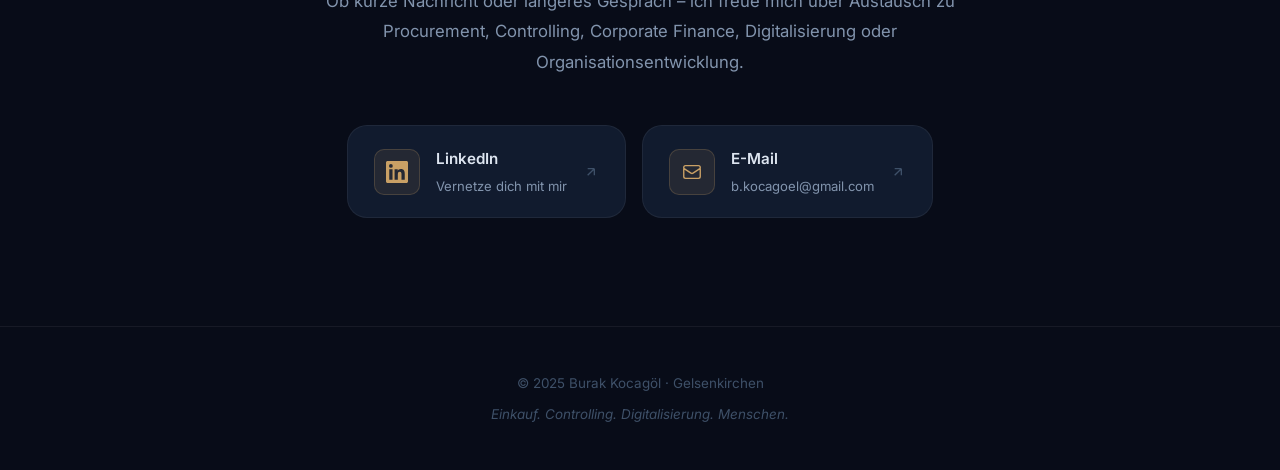
==== commit c7af0199: "Em-Dashes durch En-Dashes ersetzt Co-Authored-By: Claude Sonnet 4.6 <noreply@anthropic.com>" ====
--- a/index.html
+++ b/index.html
@@ -116,7 +116,7 @@
                 Purchasing Expert bei E.ON &nbsp;·&nbsp; Business Administration &nbsp;·&nbsp; Procurement &middot; Controlling &middot; Digitalisierung
             </p>
             <p class="hero-intro">
-                Wirtschaft verstehen, Prozesse gestalten, Menschen einbeziehen —
+                Wirtschaft verstehen, Prozesse gestalten, Menschen einbeziehen –
                 am liebsten alles auf einmal.
             </p>
             <div class="hero-actions">
@@ -584,7 +584,7 @@
                 <span class="eyebrow">Lass uns reden</span>
                 <h2 class="contact-title">Kontakt</h2>
                 <p class="contact-body">
-                    Ob kurze Nachricht oder längeres Gespräch —
+                    Ob kurze Nachricht oder längeres Gespräch –
                     ich freue mich über Austausch zu Procurement, Controlling,
                     Corporate Finance, Digitalisierung oder Organisationsentwicklung.
                 </p>
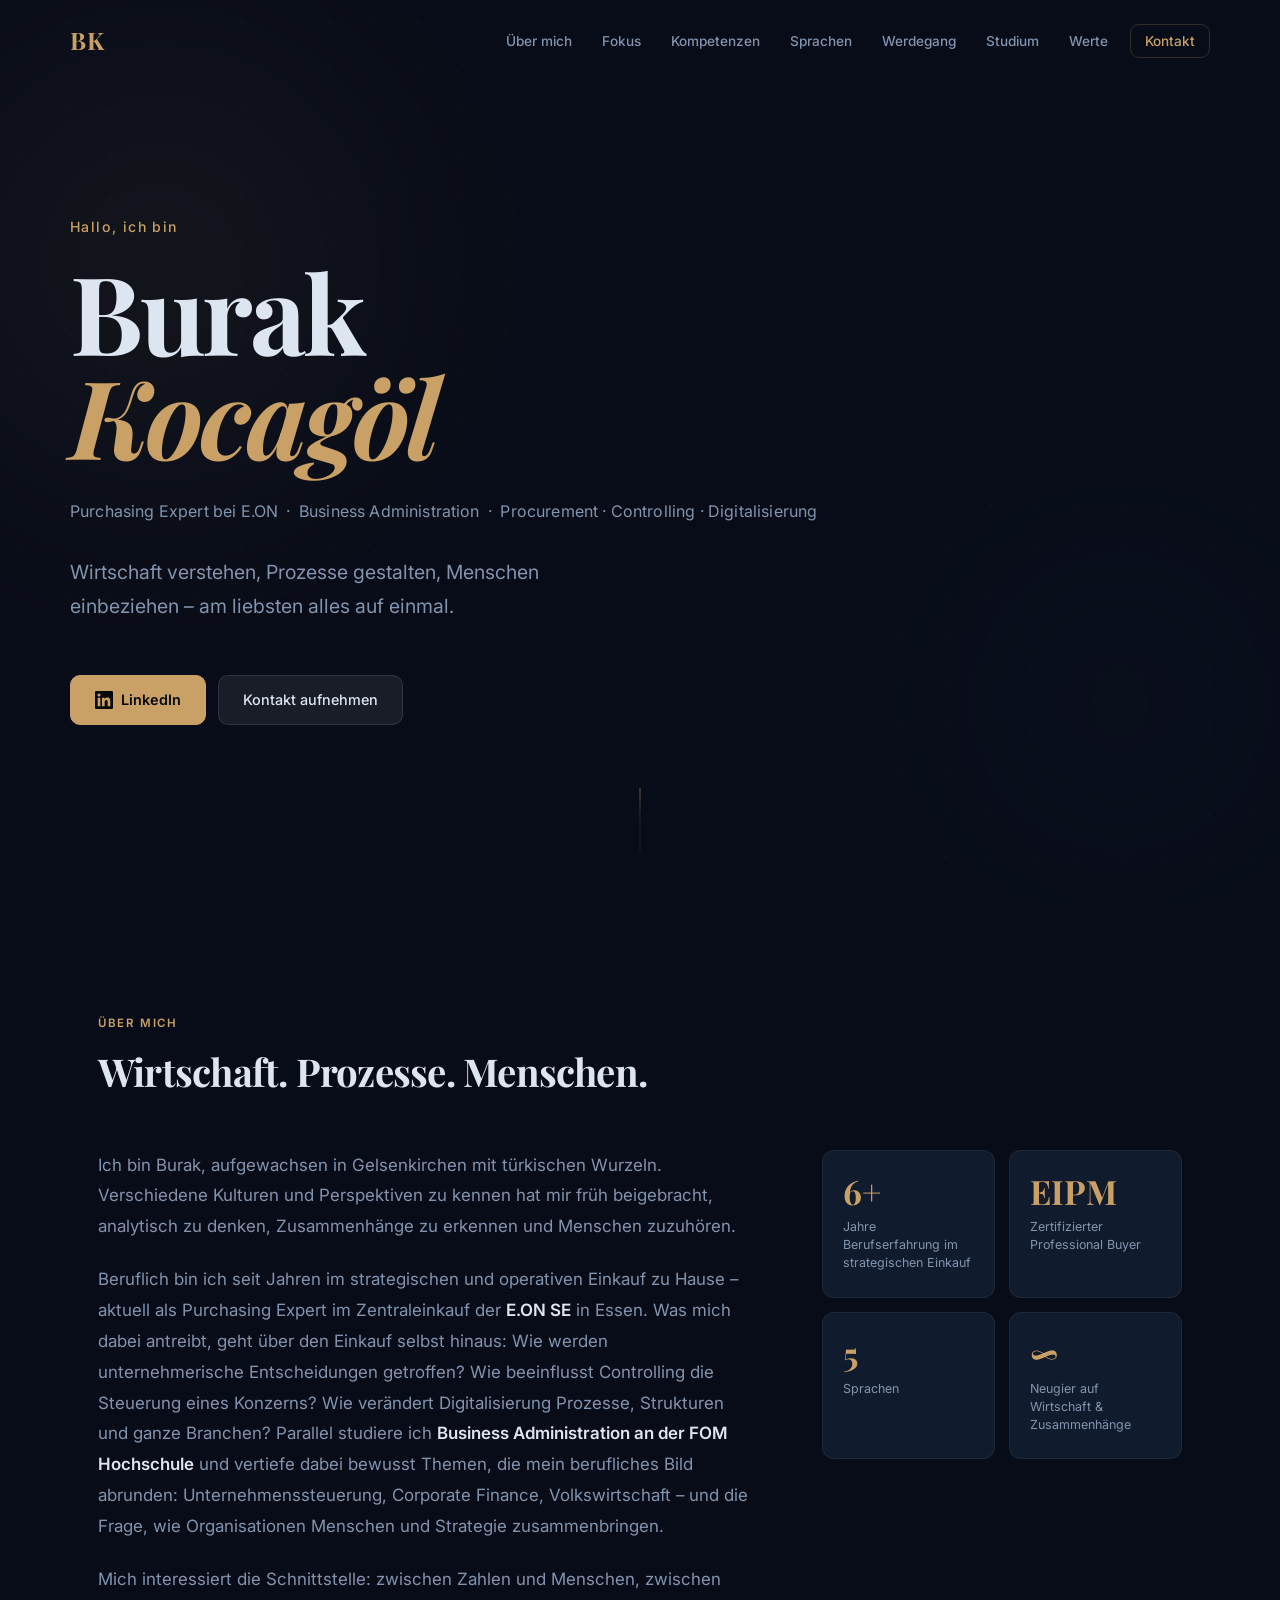
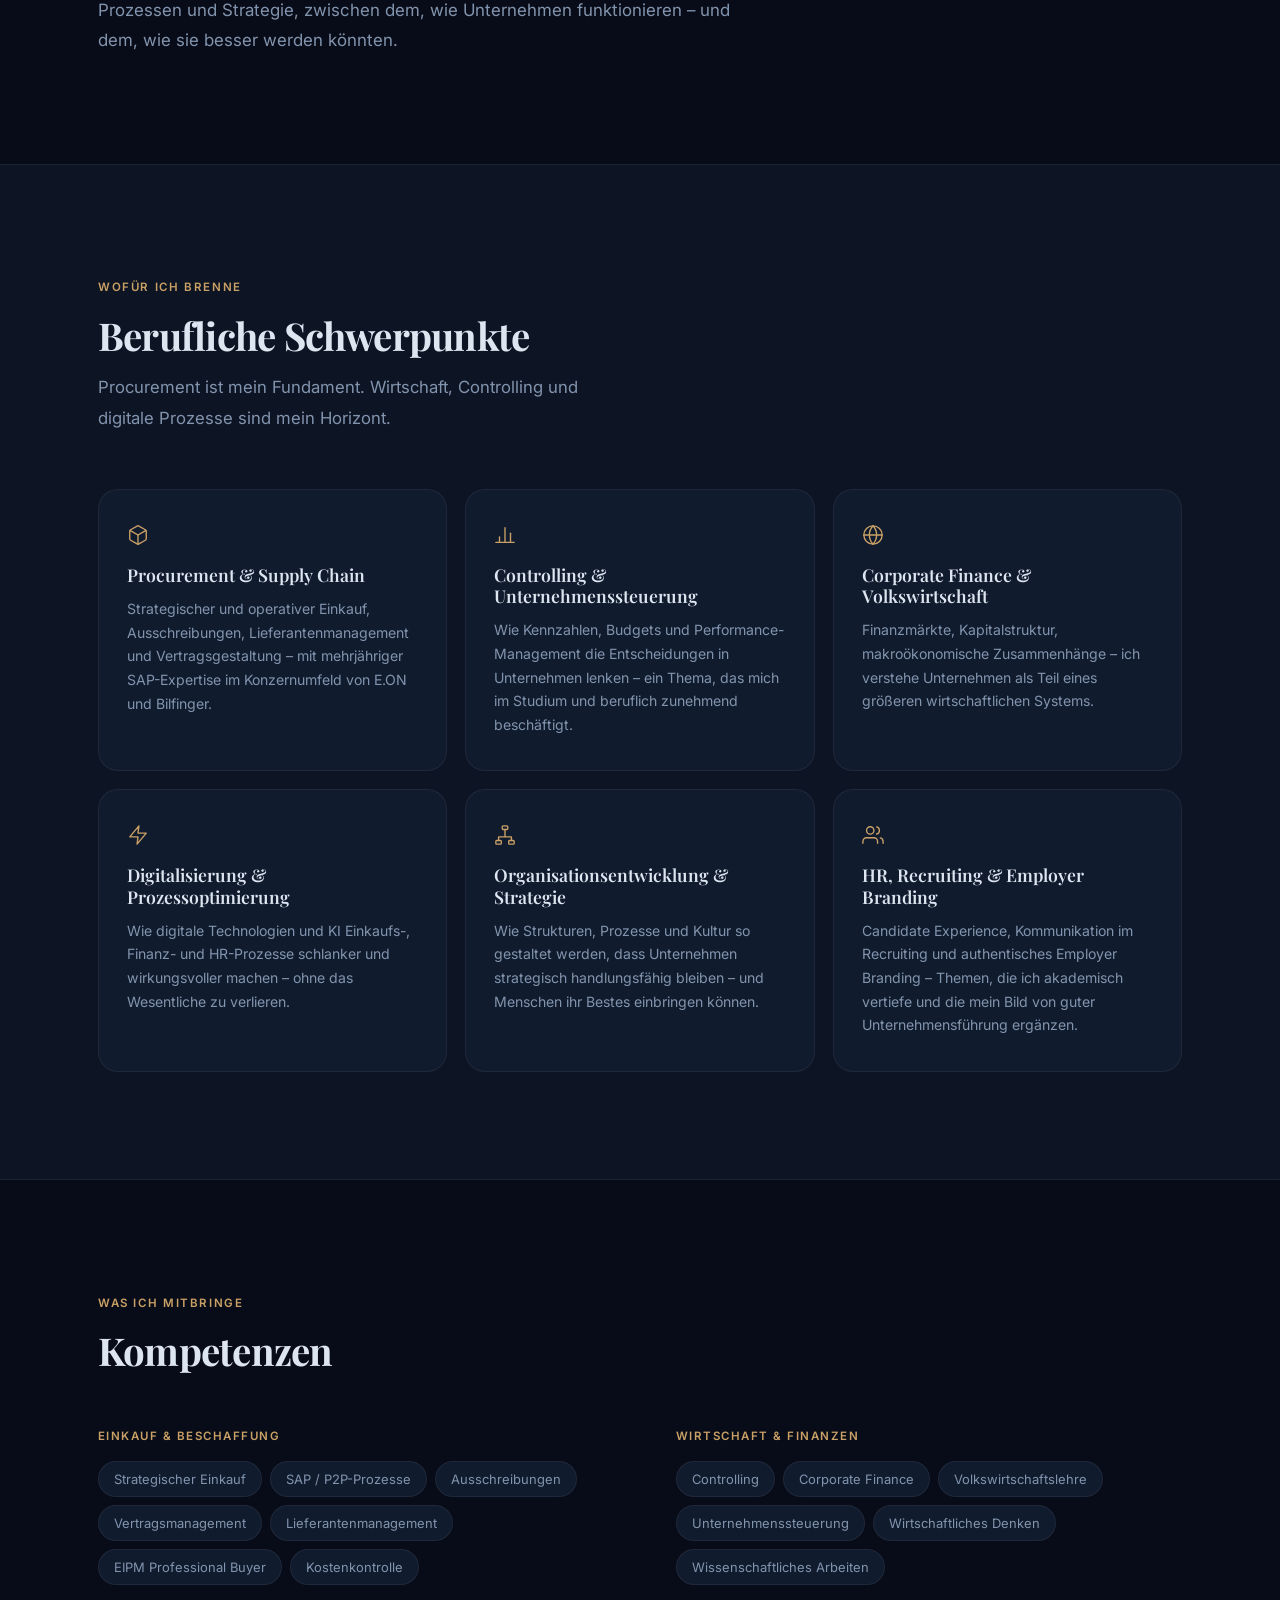
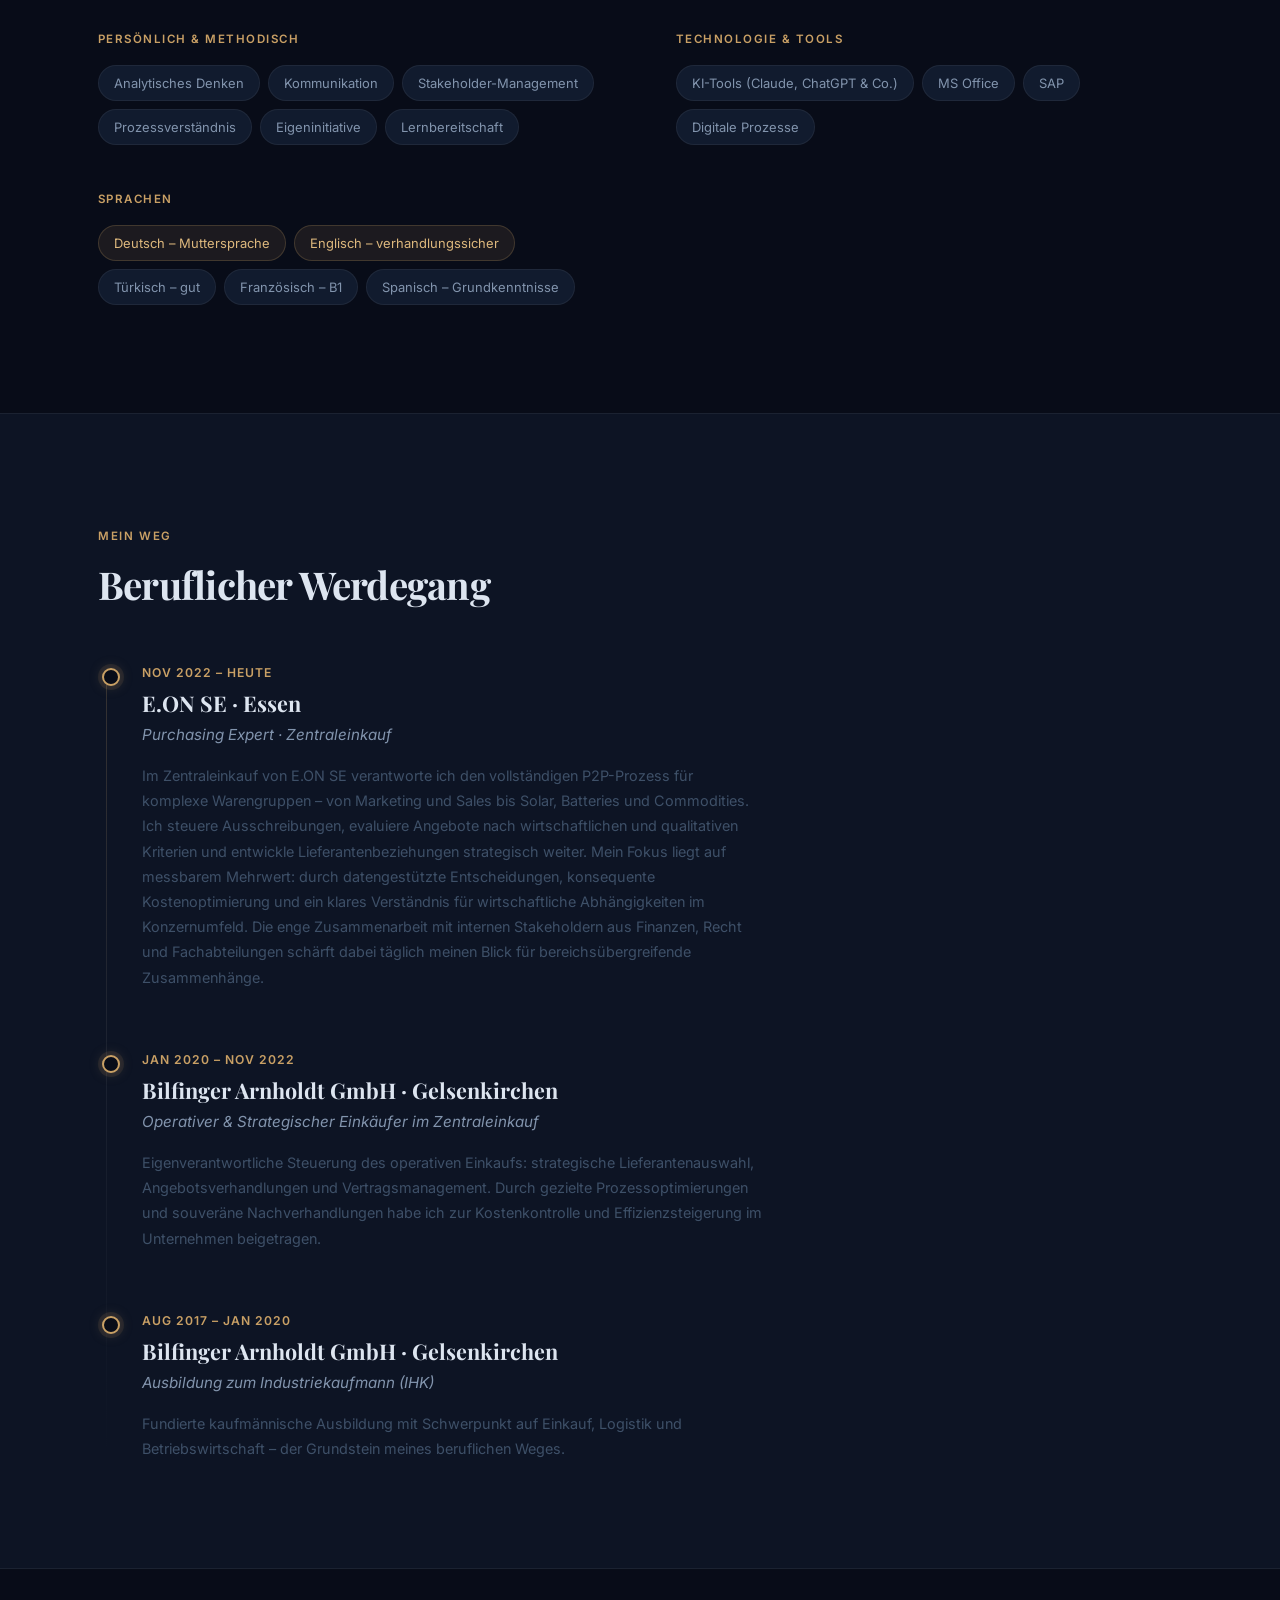
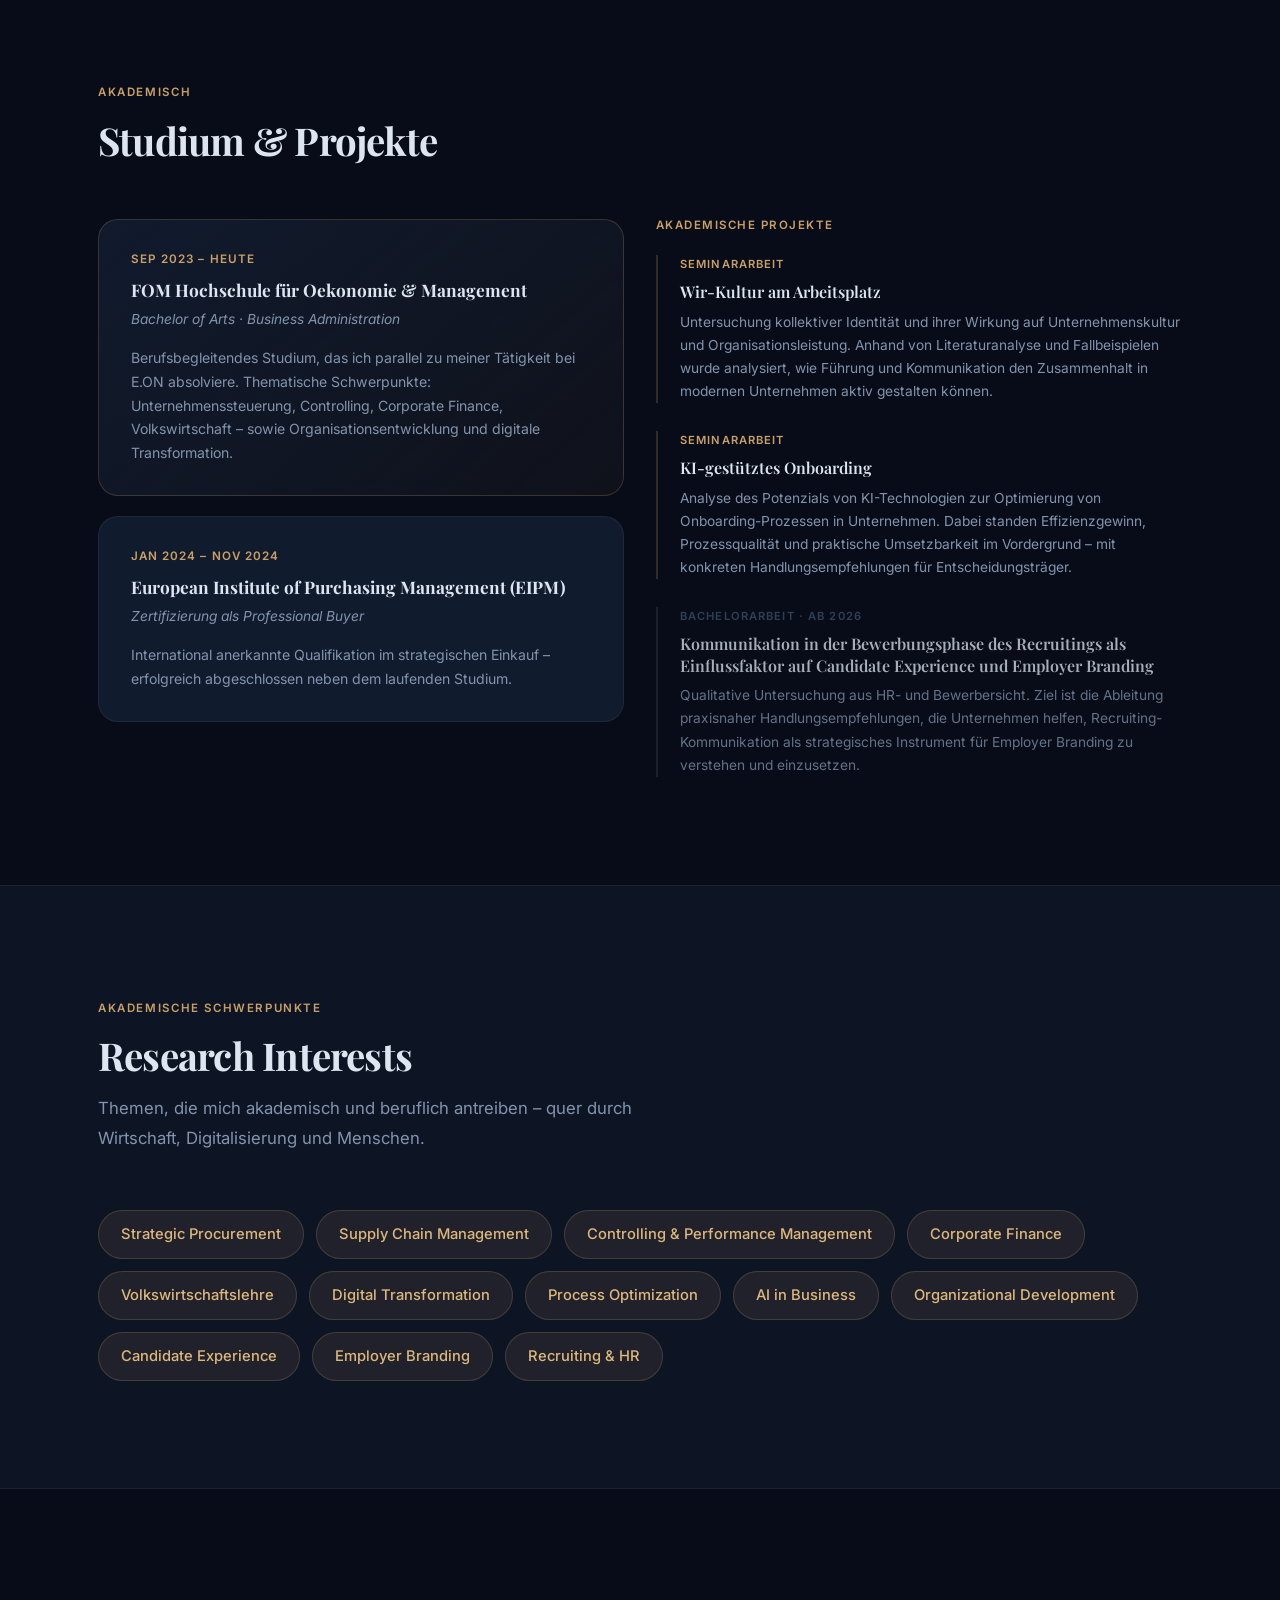
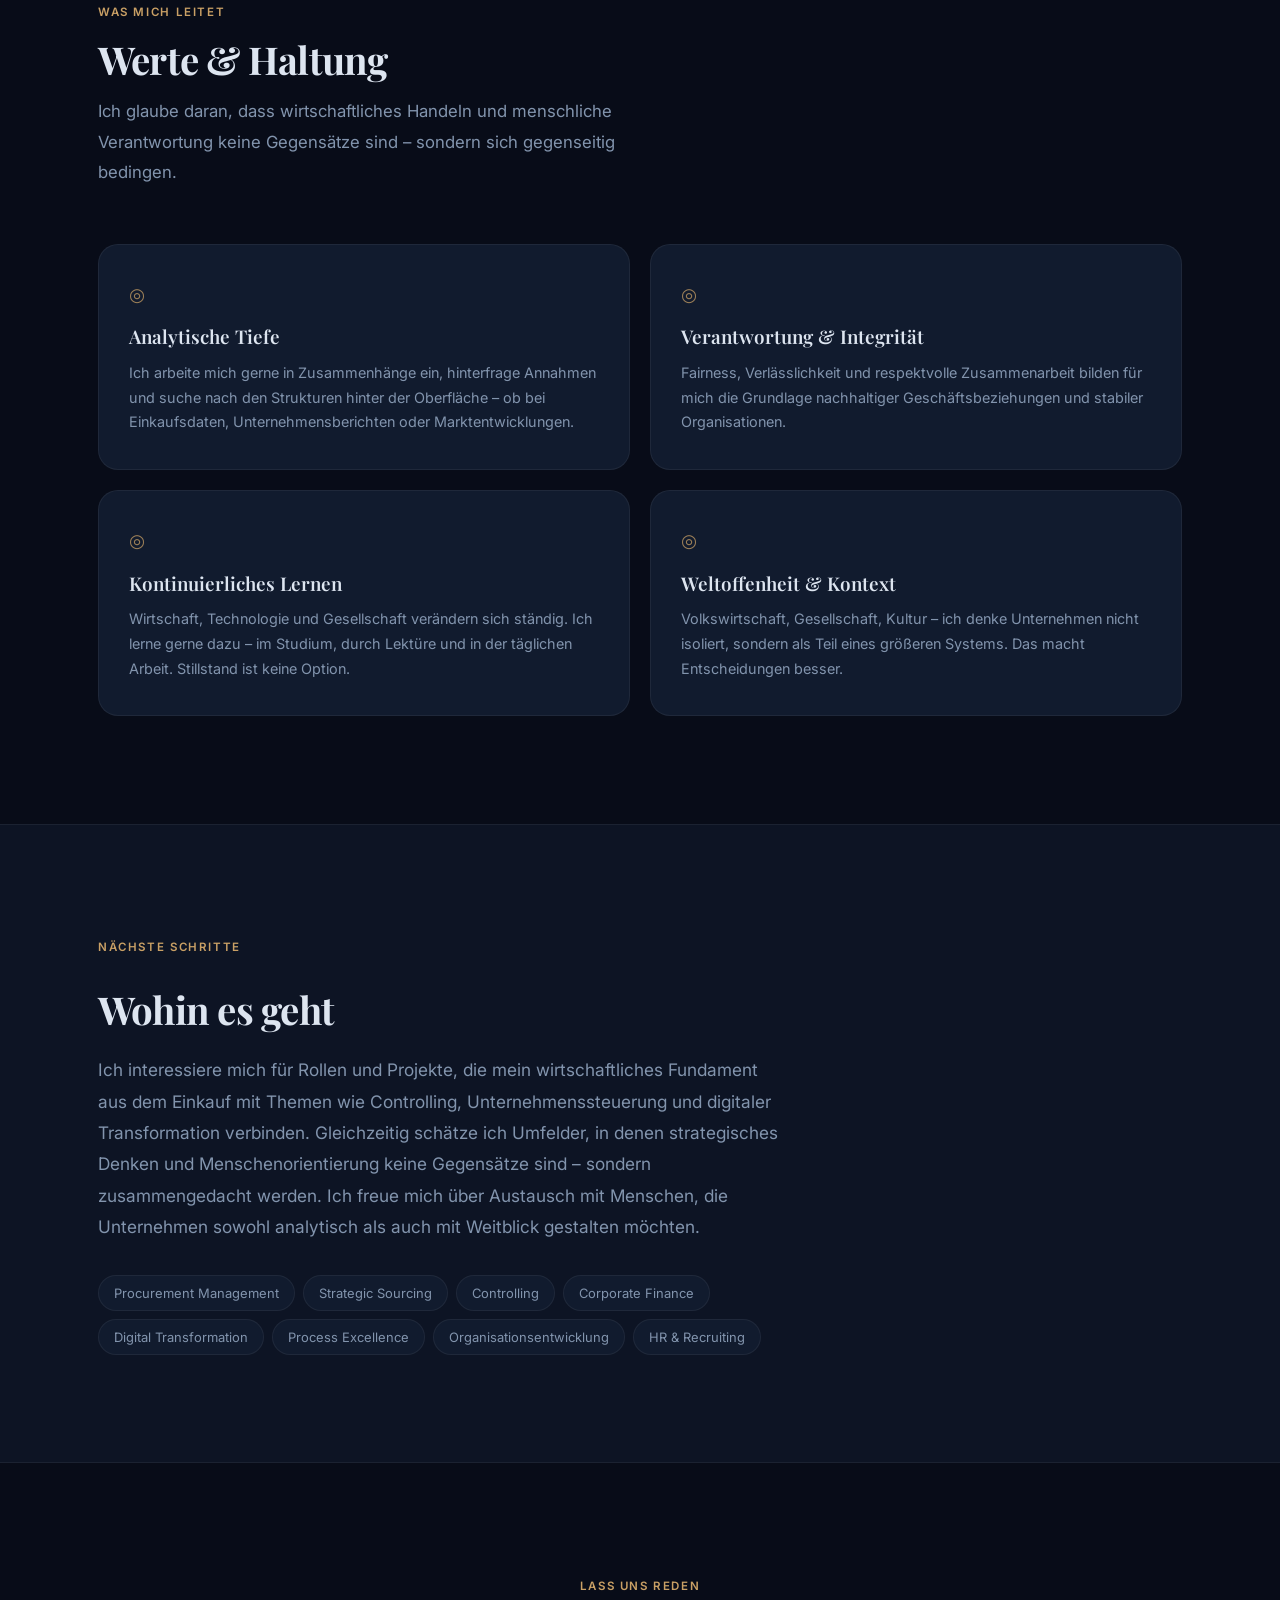
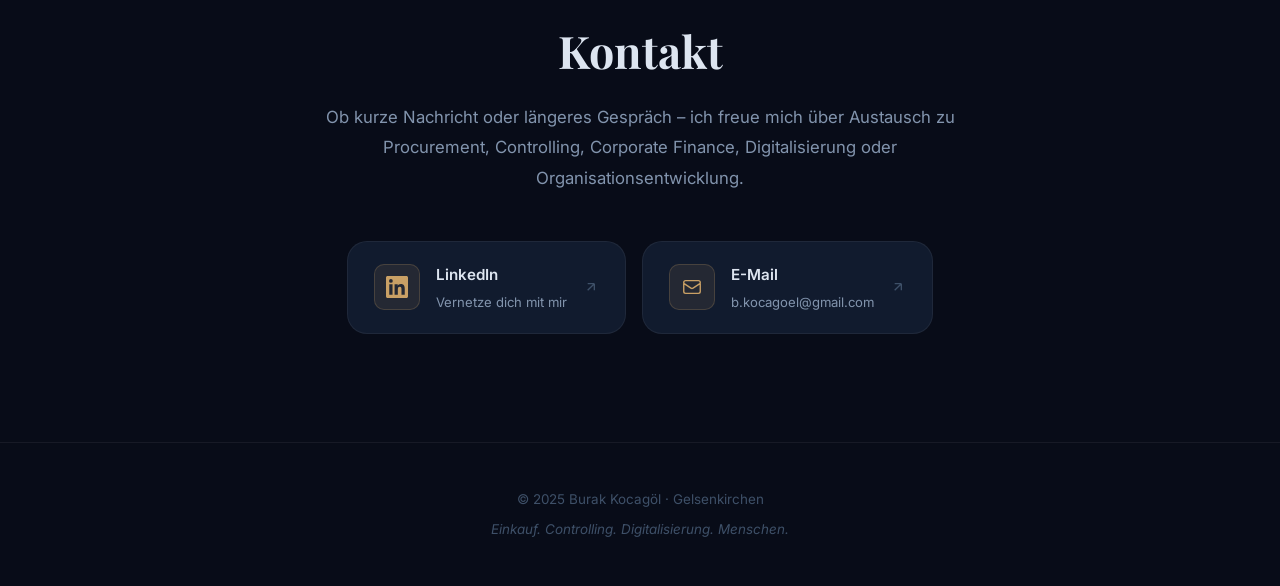
==== commit c3fa6c73: "Sprachen: Nav-Link, Français B1, eigene Sektion mit Anchor Co-Authored-By: Claude Sonnet 4.6 <norepl" ====
--- a/index.html
+++ b/index.html
@@ -88,6 +88,7 @@
                 <li><a href="#ueber-mich"  class="nav-link">Über mich</a></li>
                 <li><a href="#fokus"        class="nav-link">Fokus</a></li>
                 <li><a href="#kompetenzen" class="nav-link">Kompetenzen</a></li>
+                <li><a href="#sprachen"    class="nav-link">Sprachen</a></li>
                 <li><a href="#werdegang"   class="nav-link">Werdegang</a></li>
                 <li><a href="#studium"     class="nav-link">Studium</a></li>
                 <li><a href="#werte"       class="nav-link">Werte</a></li>
@@ -329,14 +330,21 @@
                     </div>
                 </div>
                 <div class="skills-group reveal">
-                    <h3 class="skills-label">Digital &amp; Sprachen</h3>
+                    <h3 class="skills-label">Technologie &amp; Tools</h3>
                     <div class="tags">
                         <span class="tag">KI-Tools (Claude, ChatGPT &amp; Co.)</span>
                         <span class="tag">MS Office</span>
+                        <span class="tag">SAP</span>
                         <span class="tag">Digitale Prozesse</span>
+                    </div>
+                </div>
+                <div id="sprachen" class="skills-group reveal">
+                    <h3 class="skills-label">Sprachen</h3>
+                    <div class="tags">
                         <span class="tag tag-hi">Deutsch – Muttersprache</span>
                         <span class="tag tag-hi">Englisch – verhandlungssicher</span>
                         <span class="tag">Türkisch – gut</span>
+                        <span class="tag">Französisch – B1</span>
                         <span class="tag">Spanisch – Grundkenntnisse</span>
                     </div>
                 </div>
--- a/style.css
+++ b/style.css
@@ -79,7 +79,7 @@
 ol, ul { list-style: none; }
 
 /* ── Scroll margin for fixed nav ─────────────────────────── */
-section[id] { scroll-margin-top: 76px; }
+section[id], [id].skills-group { scroll-margin-top: 90px; }
 
 /* ── Layout helpers ──────────────────────────────────────── */
 .container {
